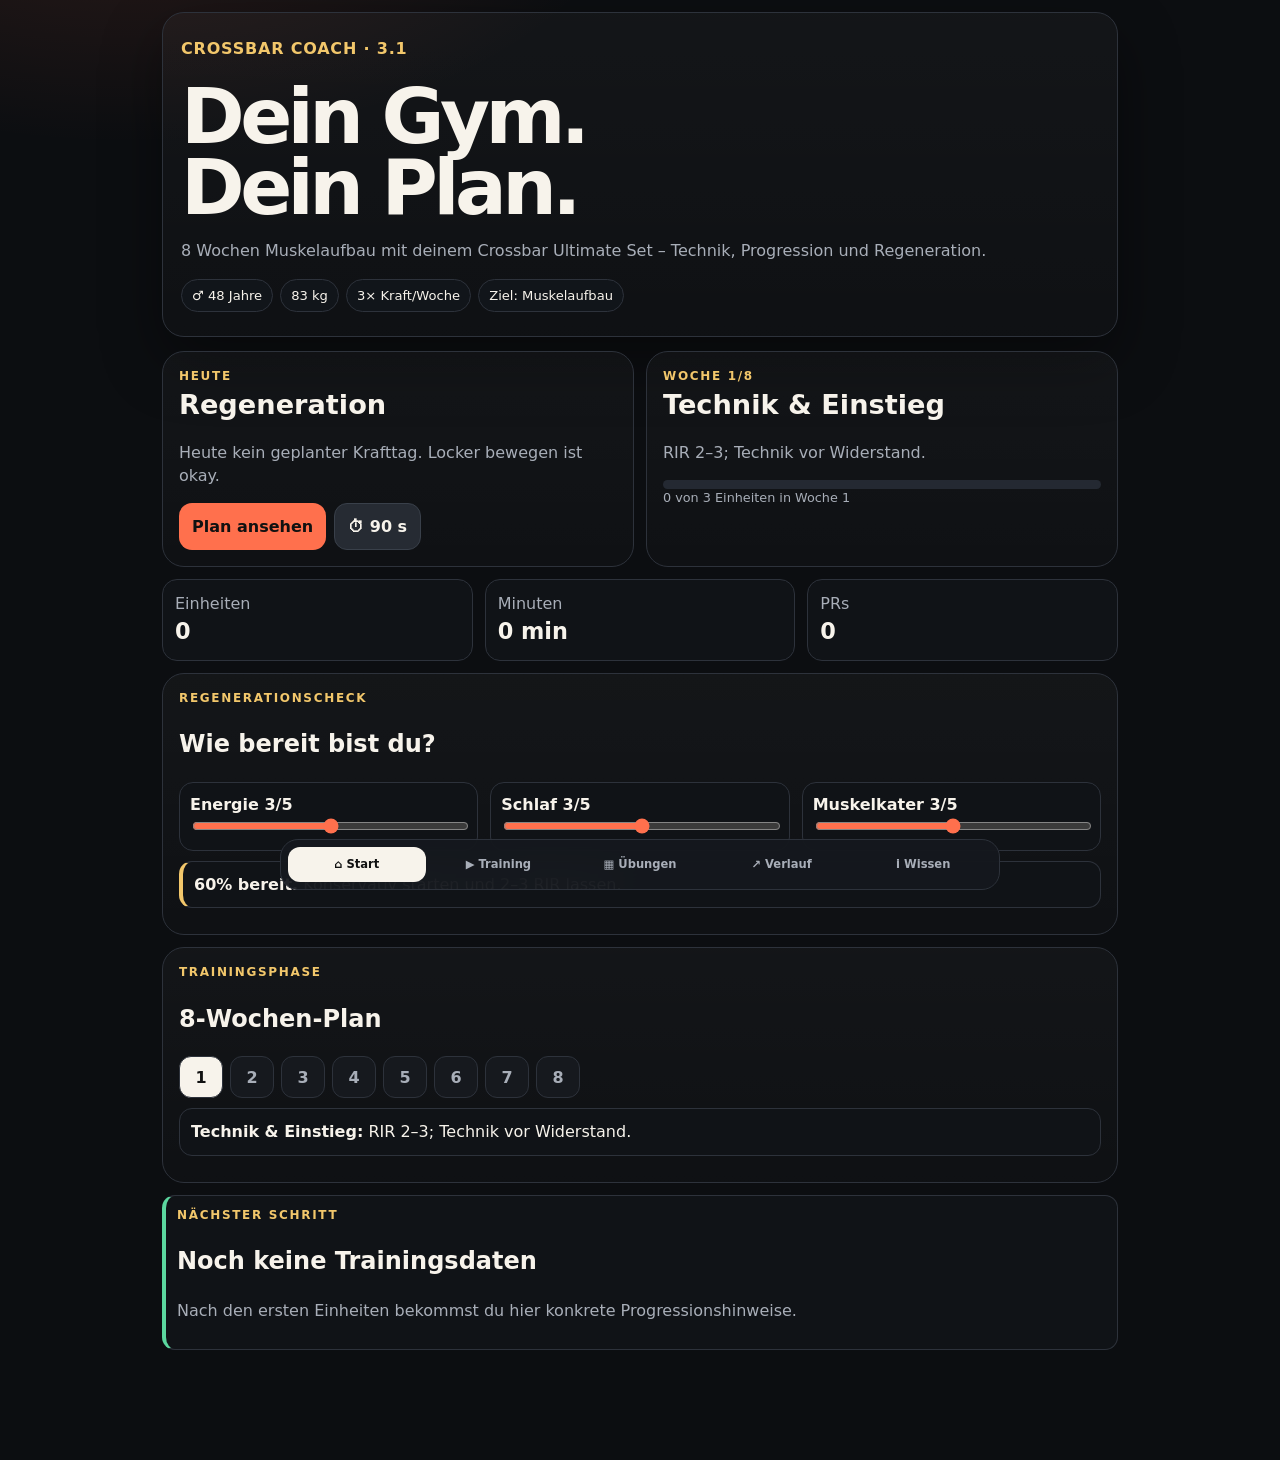
==== index.html @ f65771a2 "Add Crossbar Coach web app" ====
<!doctype html>
<html lang="de">
<head>
<meta charset="utf-8"><meta name="viewport" content="width=device-width,initial-scale=1,viewport-fit=cover"><meta name="theme-color" content="#0d0f12"><meta name="apple-mobile-web-app-capable" content="yes"><meta name="apple-mobile-web-app-title" content="Crossbar Coach">
<title>Crossbar Coach</title>
<style>
:root{--bg:#0c0e11;--p:#16191e;--p2:#101317;--t:#f7f3eb;--m:#a8aeb8;--l:#2d323b;--a:#ff704d;--a2:#f2c76b;--ok:#5bd79f;--bad:#ff917d}*{box-sizing:border-box}html{scroll-behavior:smooth}body{margin:0;background:radial-gradient(900px 500px at 10% -10%,#ff704d24,transparent 58%),var(--bg);color:var(--t);font:16px/1.45 system-ui,-apple-system,Segoe UI,sans-serif;padding-bottom:88px}button,input,select,textarea{font:inherit}.wrap{max-width:980px;margin:auto;padding:12px}.hero,.card{border:1px solid var(--l);background:linear-gradient(180deg,#ffffff08,#ffffff03);border-radius:22px}.hero{padding:24px 18px;box-shadow:0 24px 60px #0006}.brand{font-weight:900;letter-spacing:.05em;color:var(--a2)}h1{font-size:clamp(2.4rem,9vw,4.8rem);line-height:.92;letter-spacing:-.06em;margin:22px 0 10px}.muted{color:var(--m)}.chips{display:flex;gap:7px;flex-wrap:wrap}.chip,.badge{border:1px solid var(--l);border-radius:999px;padding:6px 10px;background:#11151a;font-size:.82rem}.section{display:none;margin-top:14px}.section.active{display:block}.grid{display:grid;gap:12px}.two{grid-template-columns:repeat(2,minmax(0,1fr))}.three{grid-template-columns:repeat(3,minmax(0,1fr))}.card{padding:16px}.kicker{font-size:.75rem;text-transform:uppercase;letter-spacing:.14em;font-weight:800;color:var(--a2)}.big{font-size:1.7rem;font-weight:900}.btn{border:0;border-radius:13px;padding:11px 13px;font-weight:850;background:var(--a);color:#111;min-height:44px}.btn.s{background:#262b33;color:var(--t);border:1px solid #39404a}.btn.ok{background:var(--ok)}.actions{display:flex;gap:8px;flex-wrap:wrap}.stat{background:var(--p2);border:1px solid var(--l);border-radius:15px;padding:12px}.stat b{display:block;font-size:1.4rem}.range{background:var(--p2);border:1px solid var(--l);border-radius:14px;padding:10px}.range input{width:100%;accent-color:var(--a)}.call{border:1px solid var(--l);background:var(--p2);border-radius:13px;padding:11px;margin:10px 0}.call.ok{border-left:4px solid var(--ok)}.call.warn{border-left:4px solid var(--a2)}.call.bad{border-left:4px solid var(--bad)}.weekbar{display:flex;gap:7px;overflow:auto}.weekbar button{min-width:44px;height:42px;border-radius:12px;border:1px solid var(--l);background:var(--p);color:var(--m);font-weight:800}.weekbar button.on{background:var(--t);color:#111}.exercise{margin-top:10px;padding:0;overflow:hidden}.exercise summary{list-style:none;cursor:pointer;padding:13px;display:flex;justify-content:space-between;gap:10px;align-items:center}.exercise summary::-webkit-details-marker{display:none}.exercise .body{border-top:1px solid var(--l);padding:13px;background:#0002}.exname{font-weight:900}.meta{font-size:.8rem;color:var(--m)}ol{padding-left:20px}.sets{display:grid;gap:7px}.set{display:grid;grid-template-columns:30px 1fr 1fr 1fr 38px;gap:6px;align-items:center}.set input,.set select,.field{width:100%;background:#0f1216;color:var(--t);border:1px solid #343a44;border-radius:10px;padding:9px}.check{width:22px;height:22px;accent-color:var(--ok)}.nav{position:fixed;left:50%;bottom:max(10px,env(safe-area-inset-bottom));transform:translateX(-50%);width:min(720px,calc(100% - 18px));display:grid;grid-template-columns:repeat(5,1fr);gap:4px;padding:7px;background:#15191ee8;backdrop-filter:blur(18px);border:1px solid var(--l);border-radius:18px;z-index:30}.nav button{border:0;background:transparent;color:var(--m);border-radius:12px;padding:9px 4px;font-weight:750;font-size:.72rem}.nav button.on{background:var(--t);color:#111}.modal{position:fixed;inset:0;background:#050709f2;display:none;place-items:center;padding:14px;z-index:60}.modal.show{display:grid}.box{width:min(500px,100%);max-height:92vh;overflow:auto;background:var(--p);border:1px solid var(--l);border-radius:24px;padding:20px}.clock{font-size:4.2rem;font-weight:950;text-align:center;letter-spacing:-.06em}.log{display:grid;gap:8px}.logitem{background:var(--p2);border:1px solid var(--l);border-radius:13px;padding:11px}a{color:#ffd5ca}.progress{height:9px;background:#242932;border-radius:999px;overflow:hidden}.progress span{display:block;height:100%;background:linear-gradient(90deg,var(--a),var(--a2))}@media(max-width:700px){.two,.three{grid-template-columns:1fr}.set{grid-template-columns:28px 1fr 1fr 1fr 34px}.hero{padding:21px 15px}}
</style>
</head>
<body><div class="wrap">
<header class="hero"><div class="brand">CROSSBAR COACH · 3.1</div><h1>Dein Gym.<br>Dein Plan.</h1><p class="muted">8 Wochen Muskelaufbau mit deinem Crossbar Ultimate Set – Technik, Progression und Regeneration.</p><div class="chips"><span class="chip">♂ 48 Jahre</span><span class="chip">83 kg</span><span class="chip">3× Kraft/Woche</span><span class="chip">Ziel: Muskelaufbau</span></div></header>
<section id="home" class="section active">
<div class="grid two"><div class="card"><div class="kicker">Heute</div><div class="big" id="todayTitle"></div><p class="muted" id="todayText"></p><div class="actions"><button class="btn" id="todayBtn">Training</button><button class="btn s" onclick="openTimer(90)">⏱ 90 s</button></div></div><div class="card"><div class="kicker">Woche <span id="wn">1</span>/8</div><div class="big" id="phaseName"></div><p class="muted" id="phaseText"></p><div class="progress"><span id="wp"></span></div><div class="meta" id="wpt"></div></div></div>
<div class="grid three" style="margin-top:12px"><div class="stat"><span class="muted">Einheiten</span><b id="st1">0</b></div><div class="stat"><span class="muted">Minuten</span><b id="st2">0</b></div><div class="stat"><span class="muted">PRs</span><b id="st3">0</b></div></div>
<div class="card" style="margin-top:12px"><div class="kicker">Regenerationscheck</div><h2>Wie bereit bist du?</h2><div class="grid three"><div class="range"><b>Energie <span id="ev">3</span>/5</b><input id="energy" type="range" min="1" max="5" value="3"></div><div class="range"><b>Schlaf <span id="sv">3</span>/5</b><input id="sleep" type="range" min="1" max="5" value="3"></div><div class="range"><b>Muskelkater <span id="mv">3</span>/5</b><input id="sore" type="range" min="1" max="5" value="3"></div></div><div id="ready" class="call"></div></div>
<div class="card" style="margin-top:12px"><div class="kicker">Trainingsphase</div><h2>8‑Wochen‑Plan</h2><div class="weekbar" id="weeks"></div><div class="call" id="weekAdvice"></div></div>
<div class="card call ok" style="margin-top:12px"><div class="kicker">Nächster Schritt</div><h2 id="nextRec">Noch keine Trainingsdaten</h2><p class="muted" id="nextRecText">Nach den ersten Einheiten bekommst du hier konkrete Progressionshinweise.</p></div>
</section>
<section id="training" class="section"><div class="card"><div class="kicker">Training</div><h2>Workout A / B</h2><p class="muted">A und B wechseln sich ab. Verpasst du einen Termin, einfach beim nächsten Training weitermachen – nichts doppelt nachholen.</p><div class="actions"><button class="btn" onclick="showWorkout(nextWorkout())">Nächstes Training</button><button class="btn s" onclick="showWorkout('A')">A</button><button class="btn s" onclick="showWorkout('B')">B</button></div></div><div id="workA"></div><div id="workB" style="display:none"></div></section>
<section id="library" class="section"><div class="card"><div class="kicker">Übungen</div><h2>Technik-Bibliothek</h2><p class="muted">Jede Übung mit Aufbau, Ausführung, Fehlern und direktem Link zur offiziellen Crossbar-Seite.</p></div><div id="lib"></div></section>
<section id="progress" class="section"><div class="card"><div class="kicker">Bestleistungen</div><h2>PRs</h2><div id="prs" class="log"></div></div><div class="card" style="margin-top:12px"><div class="kicker">Trainingstagebuch</div><h2>Verlauf</h2><div class="actions"><button class="btn s" onclick="backup()">⬇ Backup</button><button class="btn s" onclick="document.getElementById('imp').click()">⬆ Import</button><input id="imp" type="file" accept=".json" hidden></div><div id="log" class="log" style="margin-top:10px"></div></div></section>
<section id="wissen" class="section"><div class="grid two"><div class="card"><div class="kicker">RIR</div><h2>Reps in Reserve</h2><p><b>RIR 3</b> = ungefähr 3 saubere Wiederholungen wären noch gegangen. <b>RIR 0</b> = keine weitere saubere Wiederholung möglich.</p><p class="muted">In Woche 1–2 meist RIR 2–3 anpeilen.</p></div><div class="card"><div class="kicker">Regeneration</div><h2>Nicht jeden Tag hart</h2><p>3 Ganzkörpereinheiten pro Woche sind dein Grundmodell. Zwischen zwei Krafttagen möglichst ein lockerer Tag.</p></div></div><div class="card" style="margin-top:12px"><div class="kicker">Bänder</div><h2>Richtwerte</h2><p>Weiß ≈ 9 kg · Rot ≈ 12 kg · Grün ≈ 22 kg · Blau ≈ 45 kg. Der reale Widerstand steigt mit der Dehnung.</p></div></section>
</div>
<nav class="nav"><button class="on" data-tab="home">⌂ Start</button><button data-tab="training">▶ Training</button><button data-tab="library">▦ Übungen</button><button data-tab="progress">↗ Verlauf</button><button data-tab="wissen">i Wissen</button></nav>
<div class="modal" id="timer"><div class="box"><div class="kicker">Satzpause</div><div class="clock" id="clock">01:30</div><div class="actions" style="justify-content:center"><button class="btn s" onclick="remaining+=30;tick()">+30 s</button><button class="btn" onclick="closeTimer()">Fertig</button></div></div></div>
<script>
const P={legs:'https://crossbar-gym.com/pages/beine-workout',chest:'https://crossbar-gym.com/pages/brust-workout',back:'https://crossbar-gym.com/pages/rucken-workout',shoulder:'https://crossbar-gym.com/pages/schulter-workout',biceps:'https://crossbar-gym.com/pages/bizeps-workout',triceps:'https://crossbar-gym.com/pages/trizeps-workout',anchor:'https://crossbar-gym.com/pages/verwendung-turanker'};
const E={
squat:['Kniebeuge','Beine · Gesäß','legs',[8,15],'Grün testen; bei Technikverlust Rot',['Band mittig unter beide Füße.','Füße schulterbreit, Spitzen leicht außen.','Crossbar sicher in der Ellenbeuge; Bauch fest.'],['Hüfte nach hinten/unten.','Knie folgen den Fußspitzen.','Fersen unten, kontrolliert hoch.'],'Knie nicht nach innen; Rücken nicht rund.'],
push:['Liegestütze','Brust · Trizeps · Core','chest',[8,15],'Leicht beginnen',['Crossbar/Docks nach offiziellem Clip.','Körper als stabile Linie.','Bauch und Gesäß fest.'],['Brust kontrolliert absenken.','Ellbogen nicht 90° seitlich.','Boden aktiv wegdrücken.'],'Nicht mit Kopf oder Hüfte vorweg absinken.'],
row:['Rudern sitzend','Rücken · Bizeps','back',[8,15],'Rot oder Grün',['Brust aufrichten.','Schultern tief.','Arme lang starten.'],['Stange Richtung Bauch.','Schulterblätter zusammen.','2–3 s zurück.'],'Nicht aus dem unteren Rücken reißen.'],
press:['Schulterdrücken','Schulter · Trizeps','shoulder',[8,15],'Weiß oder Rot',['Band unter beide Füße.','Stange Schulterhöhe.','Bauch und Gesäß fest.'],['Über Kopf drücken.','Rippen unten halten.','Langsam zurück.'],'Kein starkes Hohlkreuz.'],
curl:['Bizeps Curl','Bizeps','biceps',[10,15],'Weiß oder Rot',['Auf Band stehen.','Ellenbogen dicht am Körper.','Aufrecht stehen.'],['Hochcurlen.','Oben kurz halten.','Langsam ablassen.'],'Nicht schwingen.'],
tri:['French Press','Trizeps','triceps',[10,15],'Weiß, später Rot',['Aufbau nach offiziellem Clip.','Oberarme stabil.','Bauch fest.'],['Ellenbogen strecken.','Oben anspannen.','Kontrolliert zurück.'],'Nicht mit Oberkörper wippen.'],
core:['Beinzug Core','Core · Hüftbeuger','legs',[12,20],'Sehr leicht',['Fußschlaufen sicher.','Rumpf stabil.','Clip zuerst ansehen.'],['Bein(e) heranziehen.','Becken stabil.','Langsam zurück.'],'Kein Schwung.'],
dead:['Sumo Deadlift','Gesäß · hintere Kette','legs',[8,15],'Grün; Blau später',['Breiter Stand.','Stange dicht am Körper.','Rücken neutral.'],['Hüfte zurück/unten.','Boden wegdrücken.','Oben aufrecht.'],'Nicht rund ziehen.'],
chest:['Brustdrücken Türanker','Brust · Trizeps','chest',[8,15],'Weiß oder Rot',['Türanker sicher montieren.','Anker hinter dir.','Versetzter Stand.'],['Nach vorn drücken.','Schultern tief.','Langsam zurück.'],'Tür und Zugrichtung vorher prüfen.'],
lat:['Latzug Türanker','Lat · Rücken · Bizeps','back',[8,15],'Rot',['Türanker oben.','Stabil knien/sitzen.','Brust leicht anheben.'],['Ellbogen Richtung Rippen.','Kontrolliert ziehen.','Langsam hochlassen.'],'Nicht nach hinten reißen.'],
rev:['Reverse Butterfly','Hintere Schulter · Rücken','back',[12,20],'Weiß oder Rot',['Leicht starten.','Rumpf stabil.','Nacken lang.'],['Arme außen/hinten.','Schulterblätter zusammen.','Langsam zurück.'],'Lieber leichter als schwingen.'],
front:['Front Pull','Schulter · oberer Rücken','shoulder',[10,15],'Weiß oder Rot',['Band unter Füßen.','Stange vor Körper.','Bauch fest.'],['Kontrolliert hochziehen.','Ellbogen führen.','Langsam absenken.'],'Nicht mit Schwung.'],
hammer:['Hammer Curl','Bizeps · Unterarm','biceps',[10,15],'Weiß oder Rot',['Neutraler Griff.','Ellenbogen nah.','Rumpf ruhig.'],['Hochcurlen.','Kurz halten.','Langsam ablassen.'],'Ellenbogen nicht vorziehen.'],
tri2:['Trizeps Press','Trizeps','triceps',[10,15],'Weiß oder Rot',['Aufbau nach Clip.','Oberarme stabil.','Bauch fest.'],['Strecken.','Kurz anspannen.','Kontrolliert zurück.'],'Kein Schwung.']};
const A=['squat','push','row','press','curl','tri','core'],B=['dead','chest','lat','rev','front','hammer','tri2'],main=new Set(['squat','push','row','press','dead','chest','lat']);
function def(){return{week:1,logs:[],draft:{},prs:{},ready:{energy:3,sleep:3,sore:3}}}let S;try{S=JSON.parse(localStorage.getItem('crossbarCoachWeb')||'null')||def()}catch(e){S=def()}function save(){localStorage.setItem('crossbarCoachWeb',JSON.stringify(S));stats()}
function ph(w){if(w<=2)return['Technik & Einstieg',2,2,90,'RIR 2–3; Technik vor Widerstand.'];if(w<=4)return['Volumen aufbauen',3,2,90,'Grundübungen 3 Sätze, sauber weiterarbeiten.'];if(w<=7)return['Progression',3,3,105,'Erst Wiederholungen, dann Widerstand steigern.'];return['Entlastung',2,2,90,'Bewusst leichter, deutlich mehr Reserve.']}
function last(){return S.logs[0]?.workout||null}function nextWorkout(){return last()==='A'?'B':'A'}
function card(id,w,i,lib=false){let e=E[id],p=ph(S.week),sets=main.has(id)?p[1]:p[2],key=S.week+'-'+w+'-'+id,d=S.draft[key]||{},rows='';if(!lib){for(let n=0;n<sets;n++){let x=d.sets?.[n]||{};rows+=`<div class="set"><b>${n+1}</b><input inputmode="numeric" placeholder="Wdh." value="${x.reps||''}" onchange="sd('${key}',${n},'reps',this.value)"><select onchange="sd('${key}',${n},'band',this.value)">${['','Weiß','Rot','Grün','Blau'].map(v=>`<option ${x.band===v?'selected':''}>${v||'Band'}</option>`).join('')}</select><select onchange="sd('${key}',${n},'rir',this.value)">${['','0','1','2','3','4+'].map(v=>`<option ${x.rir===v?'selected':''}>${v===''?'RIR':v}</option>`).join('')}</select><input class="check" type="checkbox" ${x.done?'checked':''} onchange="sd('${key}',${n},'done',this.checked);if(this.checked)openTimer(${p[3]})"></div>`}}return`<details class="card exercise"><summary><div><div class="exname">${i+1}. ${e[0]}</div><div class="meta">${e[1]} · ${lib?'Technik':sets+' Sätze · '+e[2][0]+'–'+e[2][1]+' Wdh.'}</div></div><b>⌄</b></summary><div class="body"><div class="call"><b>Start:</b> ${e[4]}</div><div class="grid two"><div><b>Aufbau</b><ol>${e[5].map(x=>'<li>'+x+'</li>').join('')}</ol></div><div><b>Ausführung</b><ol>${e[6].map(x=>'<li>'+x+'</li>').join('')}</ol></div></div><div class="call warn"><b>Fehler:</b> ${e[7]}</div><div class="actions"><a class="btn" target="_blank" href="${P[e[2]]}">🎥 Offizielles Video</a>${['chest','lat'].includes(id)?`<a class="btn s" target="_blank" href="${P.anchor}">🚪 Türanker</a>`:''}</div>${lib?'':`<hr><div class="sets">${rows}</div>`}</div></details>`}
function sd(k,n,f,v){S.draft[k]??={sets:[]};S.draft[k].sets??=[];S.draft[k].sets[n]??={};S.draft[k].sets[n][f]=v;save()}
function renderWork(w){let p=ph(S.week),ids=w==='A'?A:B,el=document.getElementById('work'+w);el.innerHTML=`<div class="card" style="margin-top:12px"><div class="kicker">Workout ${w}</div><h2>${w==='A'?'Basis & Druck':'Zug & Variation'}</h2><button class="btn ok" onclick="finish('${w}')">✓ Einheit speichern</button></div>`+ids.map((id,i)=>card(id,w,i)).join('')}
function showWorkout(w){document.getElementById('workA').style.display=w==='A'?'block':'none';document.getElementById('workB').style.display=w==='B'?'block':'none';tab('training')}
function finish(w){let ids=w==='A'?A:B,entries={};ids.forEach(id=>entries[id]=S.draft[S.week+'-'+w+'-'+id]||{});let feeling=prompt('Wie fühlst du dich nach dem Training? 1–5','3')||'3';let dur=prompt('Trainingsdauer in Minuten?','50')||'50';let log={date:new Date().toISOString(),week:S.week,workout:w,entries,duration:+dur,feeling:+feeling};S.logs.unshift(log);Object.entries(entries).forEach(([id,en])=>(en.sets||[]).filter(x=>x.done&&x.reps).forEach(x=>{let score=(['','Weiß','Rot','Grün','Blau'].indexOf(x.band))*100+(+x.reps),o=S.prs[id],os=o?(['','Weiß','Rot','Grün','Blau'].indexOf(o.band))*100+o.reps:-1;if(score>os)S.prs[id]={band:x.band,reps:+x.reps,date:log.date}}));save();render();alert('Workout gespeichert.')}
function readiness(){let e=+energy.value,s=+sleep.value,m=+sore.value;S.ready={energy:e,sleep:s,sore:m};ev.textContent=e;sv.textContent=s;mv.textContent=m;let z=Math.round((e+s+(6-m))/15*100);ready.className='call '+(z>=75?'ok':z>=55?'warn':'bad');ready.innerHTML='<b>'+z+'% bereit.</b> '+(z>=75?'Plan normal trainieren.':z>=55?'Konservativ starten und 2–3 RIR lassen.':'Heute eher Regeneration oder deutlich reduzieren.');save()}
function today(){let d=new Date().getDay(),planned=[1,3,5].includes(d),n=nextWorkout();todayTitle.textContent=planned?'Workout '+n:'Regeneration';todayText.textContent=planned?'Geplanter Krafttag. Nächstes Workout: '+n+'.':'Heute kein geplanter Krafttag. Locker bewegen ist okay.';todayBtn.textContent=planned?'Workout '+n+' öffnen':'Plan ansehen';todayBtn.onclick=()=>planned?showWorkout(n):tab('training')}
function stats(){st1.textContent=S.logs.length;st2.textContent=S.logs.reduce((a,l)=>a+(l.duration||0),0)+' min';st3.textContent=Object.keys(S.prs).length;let c=S.logs.filter(l=>l.week===S.week).length;wp.style.width=Math.min(100,c/3*100)+'%';wpt.textContent=c+' von 3 Einheiten in Woche '+S.week}
function rec(){for(let id of [...A,...B]){for(let l of S.logs){let en=l.entries?.[id],e=E[id];if(!en?.sets)continue;let ss=en.sets.filter(x=>x.done&&x.reps);if(!ss.length)continue;let av=ss.reduce((a,x)=>a+(+x.reps),0)/ss.length,rr=ss.map(x=>x.rir==='4+'?4:+x.rir).filter(Number.isFinite),ar=rr.length?rr.reduce((a,b)=>a+b,0)/rr.length:null,band=ss.map(x=>x.band).filter(Boolean).at(-1)||'';nextRec.textContent=e[0];nextRecText.textContent=av>=e[3][1]&&ar>=2?'Oberes Ende erreicht und noch Reserve: nächstes Mal vorsichtig mehr Widerstand testen.':ar!==null&&ar<=.5?'Sehr nah am Limit: gleiches Band behalten.':'Gleiches Band behalten und zuerst Wiederholungen steigern.';return}}}
function render(){let p=ph(S.week);wn.textContent=S.week;phaseName.textContent=p[0];phaseText.textContent=p[4];weekAdvice.innerHTML='<b>'+p[0]+':</b> '+p[4];weeks.innerHTML='';for(let i=1;i<=8;i++){let b=document.createElement('button');b.textContent=i;b.className=i===S.week?'on':'';b.onclick=()=>{S.week=i;save();render()};weeks.appendChild(b)}renderWork('A');renderWork('B');lib.innerHTML=[...new Set([...A,...B])].map((id,i)=>card(id,'L',i,true)).join('');prs.innerHTML=Object.entries(S.prs).length?Object.entries(S.prs).map(([id,p])=>`<div class="logitem"><b>${E[id][0]}</b><div>${p.band||'–'} · ${p.reps} Wdh.</div></div>`).join(''):'<div class="logitem muted">Noch keine PRs.</div>';log.innerHTML=S.logs.length?S.logs.slice(0,30).map(l=>`<div class="logitem"><b>${new Date(l.date).toLocaleDateString('de-DE')} · Workout ${l.workout}</b><div class="meta">Woche ${l.week} · ${l.duration||0} min · Gefühl ${l.feeling||'–'}/5</div></div>`).join(''):'<div class="logitem muted">Noch keine Einheit gespeichert.</div>';energy.value=S.ready.energy;sleep.value=S.ready.sleep;sore.value=S.ready.sore;today();stats();readiness();rec()}
function backup(){let a=document.createElement('a');a.href=URL.createObjectURL(new Blob([JSON.stringify(S,null,2)],{type:'application/json'}));a.download='crossbar-coach-backup.json';a.click()}imp.onchange=e=>{let f=e.target.files[0];if(!f)return;let r=new FileReader();r.onload=()=>{try{S=JSON.parse(r.result);save();render();alert('Backup importiert.')}catch{alert('Backup konnte nicht gelesen werden.')}};r.readAsText(f)};
let tid,remaining=0;function openTimer(s){remaining=s;timer.classList.add('show');tick();clearInterval(tid);tid=setInterval(()=>{remaining--;tick();if(remaining<=0)clearInterval(tid)},1000)}function tick(){clock.textContent=String(Math.max(0,Math.floor(remaining/60))).padStart(2,'0')+':'+String(Math.max(0,remaining%60)).padStart(2,'0')}function closeTimer(){clearInterval(tid);timer.classList.remove('show')}
function tab(id){document.querySelectorAll('.section').forEach(x=>x.classList.toggle('active',x.id===id));document.querySelectorAll('.nav button').forEach(x=>x.classList.toggle('on',x.dataset.tab===id));scrollTo({top:0,behavior:'smooth'})}document.querySelectorAll('.nav button').forEach(b=>b.onclick=()=>tab(b.dataset.tab));[energy,sleep,sore].forEach(x=>x.oninput=readiness);render();
</script></body></html>
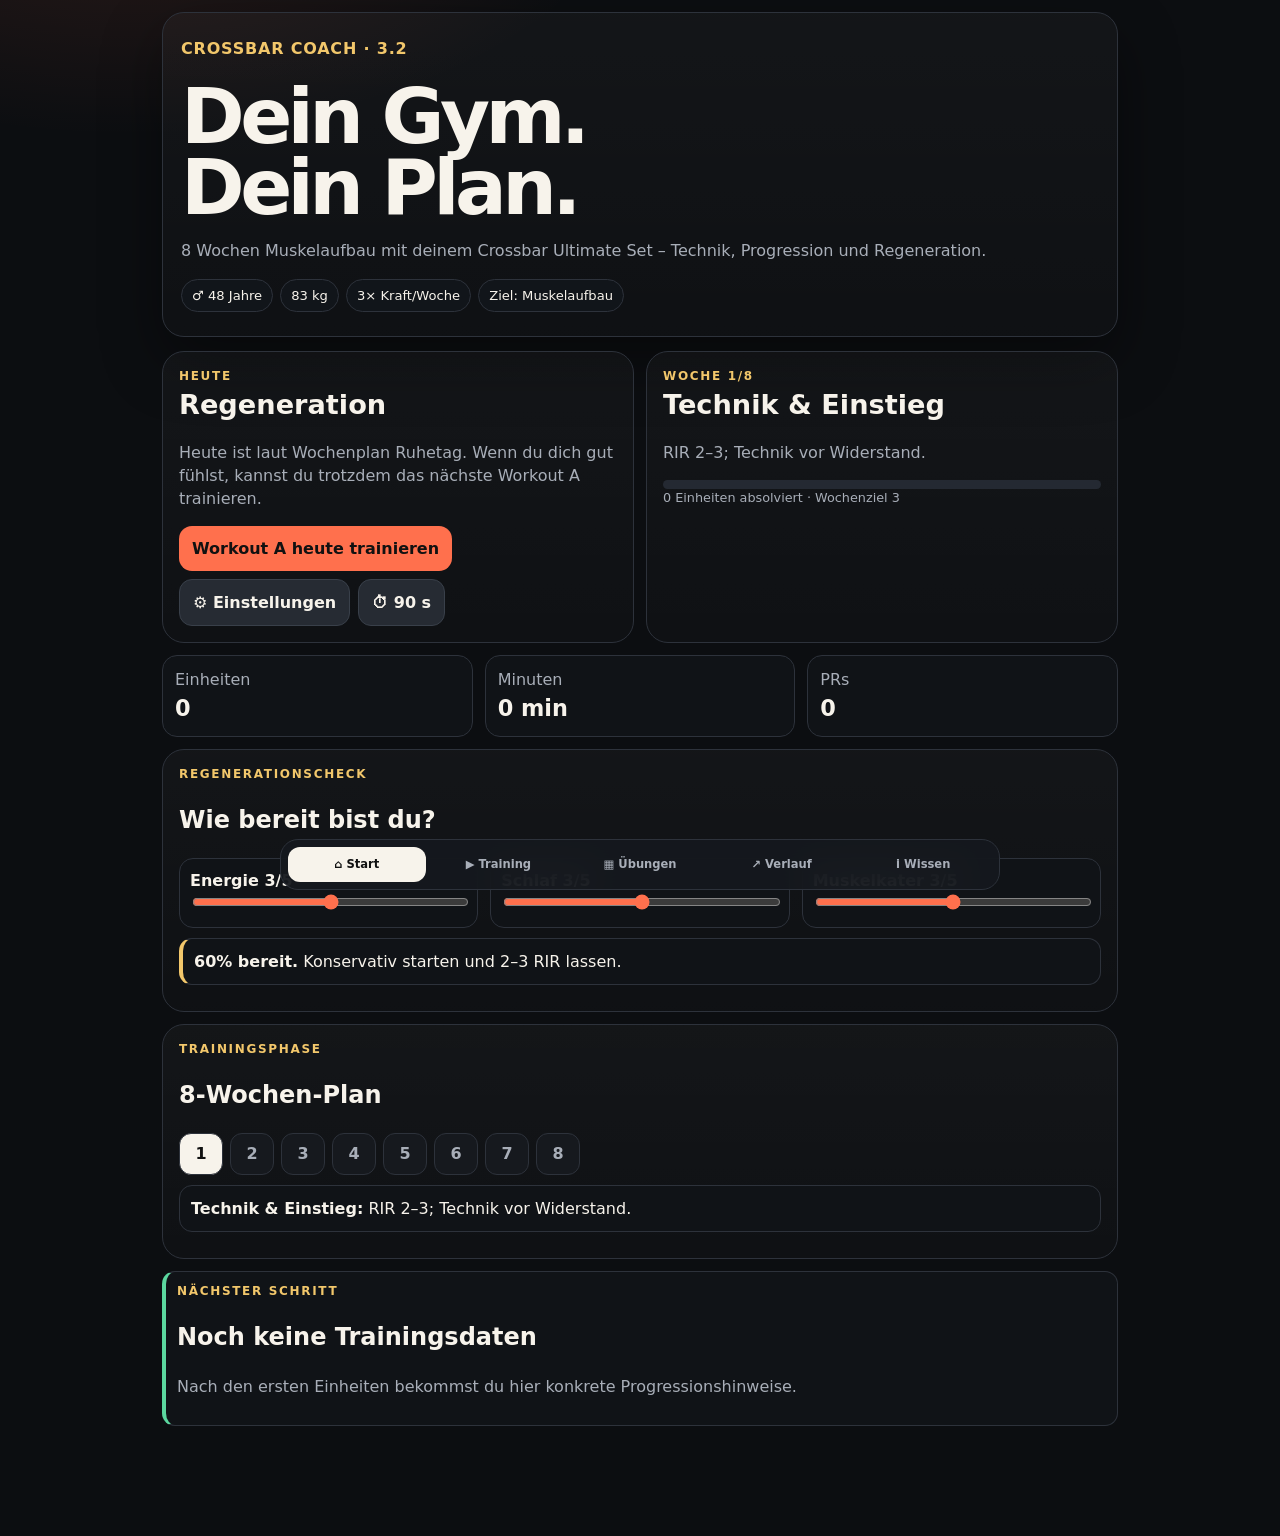
==== commit 762568c0: "Add settings, reset and flexible training days" ====
--- a/index.html
+++ b/index.html
@@ -4,25 +4,26 @@
 <meta charset="utf-8"><meta name="viewport" content="width=device-width,initial-scale=1,viewport-fit=cover"><meta name="theme-color" content="#0d0f12"><meta name="apple-mobile-web-app-capable" content="yes"><meta name="apple-mobile-web-app-title" content="Crossbar Coach">
 <title>Crossbar Coach</title>
 <style>
-:root{--bg:#0c0e11;--p:#16191e;--p2:#101317;--t:#f7f3eb;--m:#a8aeb8;--l:#2d323b;--a:#ff704d;--a2:#f2c76b;--ok:#5bd79f;--bad:#ff917d}*{box-sizing:border-box}html{scroll-behavior:smooth}body{margin:0;background:radial-gradient(900px 500px at 10% -10%,#ff704d24,transparent 58%),var(--bg);color:var(--t);font:16px/1.45 system-ui,-apple-system,Segoe UI,sans-serif;padding-bottom:88px}button,input,select,textarea{font:inherit}.wrap{max-width:980px;margin:auto;padding:12px}.hero,.card{border:1px solid var(--l);background:linear-gradient(180deg,#ffffff08,#ffffff03);border-radius:22px}.hero{padding:24px 18px;box-shadow:0 24px 60px #0006}.brand{font-weight:900;letter-spacing:.05em;color:var(--a2)}h1{font-size:clamp(2.4rem,9vw,4.8rem);line-height:.92;letter-spacing:-.06em;margin:22px 0 10px}.muted{color:var(--m)}.chips{display:flex;gap:7px;flex-wrap:wrap}.chip,.badge{border:1px solid var(--l);border-radius:999px;padding:6px 10px;background:#11151a;font-size:.82rem}.section{display:none;margin-top:14px}.section.active{display:block}.grid{display:grid;gap:12px}.two{grid-template-columns:repeat(2,minmax(0,1fr))}.three{grid-template-columns:repeat(3,minmax(0,1fr))}.card{padding:16px}.kicker{font-size:.75rem;text-transform:uppercase;letter-spacing:.14em;font-weight:800;color:var(--a2)}.big{font-size:1.7rem;font-weight:900}.btn{border:0;border-radius:13px;padding:11px 13px;font-weight:850;background:var(--a);color:#111;min-height:44px}.btn.s{background:#262b33;color:var(--t);border:1px solid #39404a}.btn.ok{background:var(--ok)}.actions{display:flex;gap:8px;flex-wrap:wrap}.stat{background:var(--p2);border:1px solid var(--l);border-radius:15px;padding:12px}.stat b{display:block;font-size:1.4rem}.range{background:var(--p2);border:1px solid var(--l);border-radius:14px;padding:10px}.range input{width:100%;accent-color:var(--a)}.call{border:1px solid var(--l);background:var(--p2);border-radius:13px;padding:11px;margin:10px 0}.call.ok{border-left:4px solid var(--ok)}.call.warn{border-left:4px solid var(--a2)}.call.bad{border-left:4px solid var(--bad)}.weekbar{display:flex;gap:7px;overflow:auto}.weekbar button{min-width:44px;height:42px;border-radius:12px;border:1px solid var(--l);background:var(--p);color:var(--m);font-weight:800}.weekbar button.on{background:var(--t);color:#111}.exercise{margin-top:10px;padding:0;overflow:hidden}.exercise summary{list-style:none;cursor:pointer;padding:13px;display:flex;justify-content:space-between;gap:10px;align-items:center}.exercise summary::-webkit-details-marker{display:none}.exercise .body{border-top:1px solid var(--l);padding:13px;background:#0002}.exname{font-weight:900}.meta{font-size:.8rem;color:var(--m)}ol{padding-left:20px}.sets{display:grid;gap:7px}.set{display:grid;grid-template-columns:30px 1fr 1fr 1fr 38px;gap:6px;align-items:center}.set input,.set select,.field{width:100%;background:#0f1216;color:var(--t);border:1px solid #343a44;border-radius:10px;padding:9px}.check{width:22px;height:22px;accent-color:var(--ok)}.nav{position:fixed;left:50%;bottom:max(10px,env(safe-area-inset-bottom));transform:translateX(-50%);width:min(720px,calc(100% - 18px));display:grid;grid-template-columns:repeat(5,1fr);gap:4px;padding:7px;background:#15191ee8;backdrop-filter:blur(18px);border:1px solid var(--l);border-radius:18px;z-index:30}.nav button{border:0;background:transparent;color:var(--m);border-radius:12px;padding:9px 4px;font-weight:750;font-size:.72rem}.nav button.on{background:var(--t);color:#111}.modal{position:fixed;inset:0;background:#050709f2;display:none;place-items:center;padding:14px;z-index:60}.modal.show{display:grid}.box{width:min(500px,100%);max-height:92vh;overflow:auto;background:var(--p);border:1px solid var(--l);border-radius:24px;padding:20px}.clock{font-size:4.2rem;font-weight:950;text-align:center;letter-spacing:-.06em}.log{display:grid;gap:8px}.logitem{background:var(--p2);border:1px solid var(--l);border-radius:13px;padding:11px}a{color:#ffd5ca}.progress{height:9px;background:#242932;border-radius:999px;overflow:hidden}.progress span{display:block;height:100%;background:linear-gradient(90deg,var(--a),var(--a2))}@media(max-width:700px){.two,.three{grid-template-columns:1fr}.set{grid-template-columns:28px 1fr 1fr 1fr 34px}.hero{padding:21px 15px}}
+:root{--bg:#0c0e11;--p:#16191e;--p2:#101317;--t:#f7f3eb;--m:#a8aeb8;--l:#2d323b;--a:#ff704d;--a2:#f2c76b;--ok:#5bd79f;--bad:#ff917d}*{box-sizing:border-box}html{scroll-behavior:smooth}body{margin:0;background:radial-gradient(900px 500px at 10% -10%,#ff704d24,transparent 58%),var(--bg);color:var(--t);font:16px/1.45 system-ui,-apple-system,Segoe UI,sans-serif;padding-bottom:88px}button,input,select,textarea{font:inherit}.wrap{max-width:980px;margin:auto;padding:12px}.hero,.card{border:1px solid var(--l);background:linear-gradient(180deg,#ffffff08,#ffffff03);border-radius:22px}.hero{padding:24px 18px;box-shadow:0 24px 60px #0006}.brand{font-weight:900;letter-spacing:.05em;color:var(--a2)}h1{font-size:clamp(2.4rem,9vw,4.8rem);line-height:.92;letter-spacing:-.06em;margin:22px 0 10px}.muted{color:var(--m)}.chips{display:flex;gap:7px;flex-wrap:wrap}.chip,.badge{border:1px solid var(--l);border-radius:999px;padding:6px 10px;background:#11151a;font-size:.82rem}.section{display:none;margin-top:14px}.section.active{display:block}.grid{display:grid;gap:12px}.two{grid-template-columns:repeat(2,minmax(0,1fr))}.three{grid-template-columns:repeat(3,minmax(0,1fr))}.card{padding:16px}.kicker{font-size:.75rem;text-transform:uppercase;letter-spacing:.14em;font-weight:800;color:var(--a2)}.big{font-size:1.7rem;font-weight:900}.btn{border:0;border-radius:13px;padding:11px 13px;font-weight:850;background:var(--a);color:#111;min-height:44px}.btn.s{background:#262b33;color:var(--t);border:1px solid #39404a}.btn.ok{background:var(--ok)}.btn.danger{background:#351c1c;color:#ffb2a5;border:1px solid #66302a}.actions{display:flex;gap:8px;flex-wrap:wrap}.stat{background:var(--p2);border:1px solid var(--l);border-radius:15px;padding:12px}.stat b{display:block;font-size:1.4rem}.range{background:var(--p2);border:1px solid var(--l);border-radius:14px;padding:10px}.range input{width:100%;accent-color:var(--a)}.call{border:1px solid var(--l);background:var(--p2);border-radius:13px;padding:11px;margin:10px 0}.call.ok{border-left:4px solid var(--ok)}.call.warn{border-left:4px solid var(--a2)}.call.bad{border-left:4px solid var(--bad)}.weekbar{display:flex;gap:7px;overflow:auto}.weekbar button{min-width:44px;height:42px;border-radius:12px;border:1px solid var(--l);background:var(--p);color:var(--m);font-weight:800}.weekbar button.on{background:var(--t);color:#111}.exercise{margin-top:10px;padding:0;overflow:hidden}.exercise summary{list-style:none;cursor:pointer;padding:13px;display:flex;justify-content:space-between;gap:10px;align-items:center}.exercise summary::-webkit-details-marker{display:none}.exercise .body{border-top:1px solid var(--l);padding:13px;background:#0002}.exname{font-weight:900}.meta{font-size:.8rem;color:var(--m)}ol{padding-left:20px}.sets{display:grid;gap:7px}.set{display:grid;grid-template-columns:30px 1fr 1fr 1fr 38px;gap:6px;align-items:center}.set input,.set select,.field{width:100%;background:#0f1216;color:var(--t);border:1px solid #343a44;border-radius:10px;padding:9px}.check{width:22px;height:22px;accent-color:var(--ok)}.nav{position:fixed;left:50%;bottom:max(10px,env(safe-area-inset-bottom));transform:translateX(-50%);width:min(720px,calc(100% - 18px));display:grid;grid-template-columns:repeat(5,1fr);gap:4px;padding:7px;background:#15191ee8;backdrop-filter:blur(18px);border:1px solid var(--l);border-radius:18px;z-index:30}.nav button{border:0;background:transparent;color:var(--m);border-radius:12px;padding:9px 4px;font-weight:750;font-size:.72rem}.nav button.on{background:var(--t);color:#111}.modal{position:fixed;inset:0;background:#050709f2;display:none;place-items:center;padding:14px;z-index:60}.modal.show{display:grid}.box{width:min(520px,100%);max-height:92vh;overflow:auto;background:var(--p);border:1px solid var(--l);border-radius:24px;padding:20px}.clock{font-size:4.2rem;font-weight:950;text-align:center;letter-spacing:-.06em}.log{display:grid;gap:8px}.logitem{background:var(--p2);border:1px solid var(--l);border-radius:13px;padding:11px}a{color:#ffd5ca}.progress{height:9px;background:#242932;border-radius:999px;overflow:hidden}.progress span{display:block;height:100%;background:linear-gradient(90deg,var(--a),var(--a2))}.daypick{display:flex;gap:7px;flex-wrap:wrap;margin:10px 0 15px}.daypick label{border:1px solid var(--l);background:var(--p2);border-radius:12px;padding:9px 11px}.daypick input{accent-color:var(--a)}.settingsrow{padding:12px 0;border-bottom:1px solid var(--l)}@media(max-width:700px){.two,.three{grid-template-columns:1fr}.set{grid-template-columns:28px 1fr 1fr 1fr 34px}.hero{padding:21px 15px}}
 </style>
 </head>
 <body><div class="wrap">
-<header class="hero"><div class="brand">CROSSBAR COACH · 3.1</div><h1>Dein Gym.<br>Dein Plan.</h1><p class="muted">8 Wochen Muskelaufbau mit deinem Crossbar Ultimate Set – Technik, Progression und Regeneration.</p><div class="chips"><span class="chip">♂ 48 Jahre</span><span class="chip">83 kg</span><span class="chip">3× Kraft/Woche</span><span class="chip">Ziel: Muskelaufbau</span></div></header>
+<header class="hero"><div class="brand">CROSSBAR COACH · 3.2</div><h1>Dein Gym.<br>Dein Plan.</h1><p class="muted">8 Wochen Muskelaufbau mit deinem Crossbar Ultimate Set – Technik, Progression und Regeneration.</p><div class="chips"><span class="chip">♂ 48 Jahre</span><span class="chip">83 kg</span><span class="chip" id="dayChip">3× Kraft/Woche</span><span class="chip">Ziel: Muskelaufbau</span></div></header>
 <section id="home" class="section active">
-<div class="grid two"><div class="card"><div class="kicker">Heute</div><div class="big" id="todayTitle"></div><p class="muted" id="todayText"></p><div class="actions"><button class="btn" id="todayBtn">Training</button><button class="btn s" onclick="openTimer(90)">⏱ 90 s</button></div></div><div class="card"><div class="kicker">Woche <span id="wn">1</span>/8</div><div class="big" id="phaseName"></div><p class="muted" id="phaseText"></p><div class="progress"><span id="wp"></span></div><div class="meta" id="wpt"></div></div></div>
+<div class="grid two"><div class="card"><div class="kicker">Heute</div><div class="big" id="todayTitle"></div><p class="muted" id="todayText"></p><div class="actions"><button class="btn" id="todayBtn">Training</button><button class="btn s" onclick="openSettings()">⚙ Einstellungen</button><button class="btn s" onclick="openTimer(90)">⏱ 90 s</button></div></div><div class="card"><div class="kicker">Woche <span id="wn">1</span>/8</div><div class="big" id="phaseName"></div><p class="muted" id="phaseText"></p><div class="progress"><span id="wp"></span></div><div class="meta" id="wpt"></div></div></div>
 <div class="grid three" style="margin-top:12px"><div class="stat"><span class="muted">Einheiten</span><b id="st1">0</b></div><div class="stat"><span class="muted">Minuten</span><b id="st2">0</b></div><div class="stat"><span class="muted">PRs</span><b id="st3">0</b></div></div>
 <div class="card" style="margin-top:12px"><div class="kicker">Regenerationscheck</div><h2>Wie bereit bist du?</h2><div class="grid three"><div class="range"><b>Energie <span id="ev">3</span>/5</b><input id="energy" type="range" min="1" max="5" value="3"></div><div class="range"><b>Schlaf <span id="sv">3</span>/5</b><input id="sleep" type="range" min="1" max="5" value="3"></div><div class="range"><b>Muskelkater <span id="mv">3</span>/5</b><input id="sore" type="range" min="1" max="5" value="3"></div></div><div id="ready" class="call"></div></div>
 <div class="card" style="margin-top:12px"><div class="kicker">Trainingsphase</div><h2>8‑Wochen‑Plan</h2><div class="weekbar" id="weeks"></div><div class="call" id="weekAdvice"></div></div>
 <div class="card call ok" style="margin-top:12px"><div class="kicker">Nächster Schritt</div><h2 id="nextRec">Noch keine Trainingsdaten</h2><p class="muted" id="nextRecText">Nach den ersten Einheiten bekommst du hier konkrete Progressionshinweise.</p></div>
 </section>
-<section id="training" class="section"><div class="card"><div class="kicker">Training</div><h2>Workout A / B</h2><p class="muted">A und B wechseln sich ab. Verpasst du einen Termin, einfach beim nächsten Training weitermachen – nichts doppelt nachholen.</p><div class="actions"><button class="btn" onclick="showWorkout(nextWorkout())">Nächstes Training</button><button class="btn s" onclick="showWorkout('A')">A</button><button class="btn s" onclick="showWorkout('B')">B</button></div></div><div id="workA"></div><div id="workB" style="display:none"></div></section>
+<section id="training" class="section"><div class="card"><div class="kicker">Training</div><h2>Workout A / B</h2><p class="muted">A und B wechseln sich ab. Deine Wochentage sind nur eine Planungshilfe: Du kannst jederzeit trainieren. Verpasst du einen Termin, beim nächsten Mal einfach mit dem nächsten Workout weitermachen.</p><div class="actions"><button class="btn" onclick="showWorkout(nextWorkout())">Nächstes Workout öffnen</button><button class="btn s" onclick="showWorkout('A')">A</button><button class="btn s" onclick="showWorkout('B')">B</button><button class="btn s" onclick="openSettings()">⚙ Trainingstage</button></div></div><div id="workA"></div><div id="workB" style="display:none"></div></section>
 <section id="library" class="section"><div class="card"><div class="kicker">Übungen</div><h2>Technik-Bibliothek</h2><p class="muted">Jede Übung mit Aufbau, Ausführung, Fehlern und direktem Link zur offiziellen Crossbar-Seite.</p></div><div id="lib"></div></section>
-<section id="progress" class="section"><div class="card"><div class="kicker">Bestleistungen</div><h2>PRs</h2><div id="prs" class="log"></div></div><div class="card" style="margin-top:12px"><div class="kicker">Trainingstagebuch</div><h2>Verlauf</h2><div class="actions"><button class="btn s" onclick="backup()">⬇ Backup</button><button class="btn s" onclick="document.getElementById('imp').click()">⬆ Import</button><input id="imp" type="file" accept=".json" hidden></div><div id="log" class="log" style="margin-top:10px"></div></div></section>
-<section id="wissen" class="section"><div class="grid two"><div class="card"><div class="kicker">RIR</div><h2>Reps in Reserve</h2><p><b>RIR 3</b> = ungefähr 3 saubere Wiederholungen wären noch gegangen. <b>RIR 0</b> = keine weitere saubere Wiederholung möglich.</p><p class="muted">In Woche 1–2 meist RIR 2–3 anpeilen.</p></div><div class="card"><div class="kicker">Regeneration</div><h2>Nicht jeden Tag hart</h2><p>3 Ganzkörpereinheiten pro Woche sind dein Grundmodell. Zwischen zwei Krafttagen möglichst ein lockerer Tag.</p></div></div><div class="card" style="margin-top:12px"><div class="kicker">Bänder</div><h2>Richtwerte</h2><p>Weiß ≈ 9 kg · Rot ≈ 12 kg · Grün ≈ 22 kg · Blau ≈ 45 kg. Der reale Widerstand steigt mit der Dehnung.</p></div></section>
+<section id="progress" class="section"><div class="card"><div class="kicker">Bestleistungen</div><h2>PRs</h2><div id="prs" class="log"></div></div><div class="card" style="margin-top:12px"><div class="kicker">Trainingstagebuch</div><h2>Verlauf</h2><div class="actions"><button class="btn s" onclick="backup()">⬇ Backup</button><button class="btn s" onclick="document.getElementById('imp').click()">⬆ Import</button><button class="btn danger" onclick="resetAll()">↺ Alles zurücksetzen</button><input id="imp" type="file" accept=".json" hidden></div><div id="log" class="log" style="margin-top:10px"></div></div></section>
+<section id="wissen" class="section"><div class="grid two"><div class="card"><div class="kicker">RIR</div><h2>Reps in Reserve</h2><p><b>RIR 3</b> = ungefähr 3 saubere Wiederholungen wären noch gegangen. <b>RIR 0</b> = keine weitere saubere Wiederholung möglich.</p><p class="muted">In Woche 1–2 meist RIR 2–3 anpeilen.</p></div><div class="card"><div class="kicker">Regeneration</div><h2>Nicht jeden Tag hart</h2><p>3 Ganzkörpereinheiten pro Woche sind dein Grundmodell. Die gewählten Trainingstage sind eine Orientierung – kein Zwang.</p></div></div><div class="card" style="margin-top:12px"><div class="kicker">Bänder</div><h2>Richtwerte</h2><p>Weiß ≈ 9 kg · Rot ≈ 12 kg · Grün ≈ 22 kg · Blau ≈ 45 kg. Der reale Widerstand steigt mit der Dehnung.</p></div></section>
 </div>
 <nav class="nav"><button class="on" data-tab="home">⌂ Start</button><button data-tab="training">▶ Training</button><button data-tab="library">▦ Übungen</button><button data-tab="progress">↗ Verlauf</button><button data-tab="wissen">i Wissen</button></nav>
 <div class="modal" id="timer"><div class="box"><div class="kicker">Satzpause</div><div class="clock" id="clock">01:30</div><div class="actions" style="justify-content:center"><button class="btn s" onclick="remaining+=30;tick()">+30 s</button><button class="btn" onclick="closeTimer()">Fertig</button></div></div></div>
+<div class="modal" id="settings"><div class="box"><div class="kicker">Einstellungen</div><h2>Trainingstage & Daten</h2><p class="muted">Die Tage steuern nur, ob auf der Startseite „Training“ oder „Regeneration“ erscheint. Trainieren kannst du jederzeit.</p><div class="settingsrow"><b>Geplante Trainingstage</b><div class="daypick" id="dayPick"></div><button class="btn" onclick="saveSettings()">Trainingstage speichern</button></div><div class="settingsrow"><b>Trainingsdaten sichern</b><p class="muted">Vor einem Reset kannst du optional ein Backup exportieren.</p><div class="actions"><button class="btn s" onclick="backup()">⬇ Backup</button><button class="btn s" onclick="document.getElementById('imp').click()">⬆ Import</button></div></div><div class="settingsrow"><b>Komplett neu starten</b><p class="muted">Löscht Einheiten, PRs, Satzdaten, Regenerationswerte und setzt den Plan auf Woche 1 zurück.</p><button class="btn danger" onclick="resetAll()">↺ Alle Trainingsdaten löschen</button></div><div class="actions" style="margin-top:14px"><button class="btn s" onclick="closeSettings()">Schließen</button></div></div></div>
 <script>
 const P={legs:'https://crossbar-gym.com/pages/beine-workout',chest:'https://crossbar-gym.com/pages/brust-workout',back:'https://crossbar-gym.com/pages/rucken-workout',shoulder:'https://crossbar-gym.com/pages/schulter-workout',biceps:'https://crossbar-gym.com/pages/bizeps-workout',triceps:'https://crossbar-gym.com/pages/trizeps-workout',anchor:'https://crossbar-gym.com/pages/verwendung-turanker'};
 const E={
@@ -40,21 +41,25 @@
 front:['Front Pull','Schulter · oberer Rücken','shoulder',[10,15],'Weiß oder Rot',['Band unter Füßen.','Stange vor Körper.','Bauch fest.'],['Kontrolliert hochziehen.','Ellbogen führen.','Langsam absenken.'],'Nicht mit Schwung.'],
 hammer:['Hammer Curl','Bizeps · Unterarm','biceps',[10,15],'Weiß oder Rot',['Neutraler Griff.','Ellenbogen nah.','Rumpf ruhig.'],['Hochcurlen.','Kurz halten.','Langsam ablassen.'],'Ellenbogen nicht vorziehen.'],
 tri2:['Trizeps Press','Trizeps','triceps',[10,15],'Weiß oder Rot',['Aufbau nach Clip.','Oberarme stabil.','Bauch fest.'],['Strecken.','Kurz anspannen.','Kontrolliert zurück.'],'Kein Schwung.']};
-const A=['squat','push','row','press','curl','tri','core'],B=['dead','chest','lat','rev','front','hammer','tri2'],main=new Set(['squat','push','row','press','dead','chest','lat']);
-function def(){return{week:1,logs:[],draft:{},prs:{},ready:{energy:3,sleep:3,sore:3}}}let S;try{S=JSON.parse(localStorage.getItem('crossbarCoachWeb')||'null')||def()}catch(e){S=def()}function save(){localStorage.setItem('crossbarCoachWeb',JSON.stringify(S));stats()}
+const A=['squat','push','row','press','curl','tri','core'],B=['dead','chest','lat','rev','front','hammer','tri2'],main=new Set(['squat','push','row','press','dead','chest','lat']),DAYS=['So','Mo','Di','Mi','Do','Fr','Sa'];
+function def(){return{week:1,logs:[],draft:{},prs:{},ready:{energy:3,sleep:3,sore:3},settings:{days:[1,3,5]}}}let S;try{S=JSON.parse(localStorage.getItem('crossbarCoachWeb')||'null')||def()}catch(e){S=def()}S.settings=S.settings||{days:[1,3,5]};S.settings.days=Array.isArray(S.settings.days)&&S.settings.days.length?S.settings.days:[1,3,5];S.logs=S.logs||[];S.draft=S.draft||{};S.prs=S.prs||{};S.ready=S.ready||{energy:3,sleep:3,sore:3};function save(){localStorage.setItem('crossbarCoachWeb',JSON.stringify(S));stats()}
 function ph(w){if(w<=2)return['Technik & Einstieg',2,2,90,'RIR 2–3; Technik vor Widerstand.'];if(w<=4)return['Volumen aufbauen',3,2,90,'Grundübungen 3 Sätze, sauber weiterarbeiten.'];if(w<=7)return['Progression',3,3,105,'Erst Wiederholungen, dann Widerstand steigern.'];return['Entlastung',2,2,90,'Bewusst leichter, deutlich mehr Reserve.']}
 function last(){return S.logs[0]?.workout||null}function nextWorkout(){return last()==='A'?'B':'A'}
-function card(id,w,i,lib=false){let e=E[id],p=ph(S.week),sets=main.has(id)?p[1]:p[2],key=S.week+'-'+w+'-'+id,d=S.draft[key]||{},rows='';if(!lib){for(let n=0;n<sets;n++){let x=d.sets?.[n]||{};rows+=`<div class="set"><b>${n+1}</b><input inputmode="numeric" placeholder="Wdh." value="${x.reps||''}" onchange="sd('${key}',${n},'reps',this.value)"><select onchange="sd('${key}',${n},'band',this.value)">${['','Weiß','Rot','Grün','Blau'].map(v=>`<option ${x.band===v?'selected':''}>${v||'Band'}</option>`).join('')}</select><select onchange="sd('${key}',${n},'rir',this.value)">${['','0','1','2','3','4+'].map(v=>`<option ${x.rir===v?'selected':''}>${v===''?'RIR':v}</option>`).join('')}</select><input class="check" type="checkbox" ${x.done?'checked':''} onchange="sd('${key}',${n},'done',this.checked);if(this.checked)openTimer(${p[3]})"></div>`}}return`<details class="card exercise"><summary><div><div class="exname">${i+1}. ${e[0]}</div><div class="meta">${e[1]} · ${lib?'Technik':sets+' Sätze · '+e[2][0]+'–'+e[2][1]+' Wdh.'}</div></div><b>⌄</b></summary><div class="body"><div class="call"><b>Start:</b> ${e[4]}</div><div class="grid two"><div><b>Aufbau</b><ol>${e[5].map(x=>'<li>'+x+'</li>').join('')}</ol></div><div><b>Ausführung</b><ol>${e[6].map(x=>'<li>'+x+'</li>').join('')}</ol></div></div><div class="call warn"><b>Fehler:</b> ${e[7]}</div><div class="actions"><a class="btn" target="_blank" href="${P[e[2]]}">🎥 Offizielles Video</a>${['chest','lat'].includes(id)?`<a class="btn s" target="_blank" href="${P.anchor}">🚪 Türanker</a>`:''}</div>${lib?'':`<hr><div class="sets">${rows}</div>`}</div></details>`}
+function card(id,w,i,lib=false){let e=E[id],p=ph(S.week),sets=main.has(id)?p[1]:p[2],key=S.week+'-'+w+'-'+id,d=S.draft[key]||{},rows='';if(!lib){for(let n=0;n<sets;n++){let x=d.sets?.[n]||{};rows+=`<div class="set"><b>${n+1}</b><input inputmode="numeric" placeholder="Wdh." value="${x.reps||''}" onchange="sd('${key}',${n},'reps',this.value)"><select onchange="sd('${key}',${n},'band',this.value)">${['','Weiß','Rot','Grün','Blau'].map(v=>`<option ${x.band===v?'selected':''}>${v||'Band'}</option>`).join('')}</select><select onchange="sd('${key}',${n},'rir',this.value)">${['','0','1','2','3','4+'].map(v=>`<option ${x.rir===v?'selected':''}>${v===''?'RIR':v}</option>`).join('')}</select><input class="check" type="checkbox" ${x.done?'checked':''} onchange="sd('${key}',${n},'done',this.checked);if(this.checked)openTimer(${p[3]})"></div>`}}return`<details class="card exercise"><summary><div><div class="exname">${i+1}. ${e[0]}</div><div class="meta">${e[1]} · ${lib?'Technik':sets+' Sätze · '+e[3][0]+'–'+e[3][1]+' Wdh.'}</div></div><b>⌄</b></summary><div class="body"><div class="call"><b>Start:</b> ${e[4]}</div><div class="grid two"><div><b>Aufbau</b><ol>${e[5].map(x=>'<li>'+x+'</li>').join('')}</ol></div><div><b>Ausführung</b><ol>${e[6].map(x=>'<li>'+x+'</li>').join('')}</ol></div></div><div class="call warn"><b>Fehler:</b> ${e[7]}</div><div class="actions"><a class="btn" target="_blank" href="${P[e[2]]}">🎥 Offizielles Video</a>${['chest','lat'].includes(id)?`<a class="btn s" target="_blank" href="${P.anchor}">🚪 Türanker</a>`:''}</div>${lib?'':`<hr><div class="sets">${rows}</div>`}</div></details>`}
 function sd(k,n,f,v){S.draft[k]??={sets:[]};S.draft[k].sets??=[];S.draft[k].sets[n]??={};S.draft[k].sets[n][f]=v;save()}
 function renderWork(w){let p=ph(S.week),ids=w==='A'?A:B,el=document.getElementById('work'+w);el.innerHTML=`<div class="card" style="margin-top:12px"><div class="kicker">Workout ${w}</div><h2>${w==='A'?'Basis & Druck':'Zug & Variation'}</h2><button class="btn ok" onclick="finish('${w}')">✓ Einheit speichern</button></div>`+ids.map((id,i)=>card(id,w,i)).join('')}
 function showWorkout(w){document.getElementById('workA').style.display=w==='A'?'block':'none';document.getElementById('workB').style.display=w==='B'?'block':'none';tab('training')}
-function finish(w){let ids=w==='A'?A:B,entries={};ids.forEach(id=>entries[id]=S.draft[S.week+'-'+w+'-'+id]||{});let feeling=prompt('Wie fühlst du dich nach dem Training? 1–5','3')||'3';let dur=prompt('Trainingsdauer in Minuten?','50')||'50';let log={date:new Date().toISOString(),week:S.week,workout:w,entries,duration:+dur,feeling:+feeling};S.logs.unshift(log);Object.entries(entries).forEach(([id,en])=>(en.sets||[]).filter(x=>x.done&&x.reps).forEach(x=>{let score=(['','Weiß','Rot','Grün','Blau'].indexOf(x.band))*100+(+x.reps),o=S.prs[id],os=o?(['','Weiß','Rot','Grün','Blau'].indexOf(o.band))*100+o.reps:-1;if(score>os)S.prs[id]={band:x.band,reps:+x.reps,date:log.date}}));save();render();alert('Workout gespeichert.')}
+function finish(w){let ids=w==='A'?A:B,entries={};ids.forEach(id=>entries[id]=S.draft[S.week+'-'+w+'-'+id]||{});let feeling=prompt('Wie fühlst du dich nach dem Training? 1–5','3');if(feeling===null)return;let dur=prompt('Trainingsdauer in Minuten?','50');if(dur===null)return;let log={date:new Date().toISOString(),week:S.week,workout:w,entries,duration:+dur||0,feeling:+feeling||3};S.logs.unshift(log);Object.entries(entries).forEach(([id,en])=>(en.sets||[]).filter(x=>x.done&&x.reps).forEach(x=>{let score=(['','Weiß','Rot','Grün','Blau'].indexOf(x.band))*100+(+x.reps),o=S.prs[id],os=o?(['','Weiß','Rot','Grün','Blau'].indexOf(o.band))*100+o.reps:-1;if(score>os)S.prs[id]={band:x.band,reps:+x.reps,date:log.date}}));save();render();alert('Workout gespeichert.')}
 function readiness(){let e=+energy.value,s=+sleep.value,m=+sore.value;S.ready={energy:e,sleep:s,sore:m};ev.textContent=e;sv.textContent=s;mv.textContent=m;let z=Math.round((e+s+(6-m))/15*100);ready.className='call '+(z>=75?'ok':z>=55?'warn':'bad');ready.innerHTML='<b>'+z+'% bereit.</b> '+(z>=75?'Plan normal trainieren.':z>=55?'Konservativ starten und 2–3 RIR lassen.':'Heute eher Regeneration oder deutlich reduzieren.');save()}
-function today(){let d=new Date().getDay(),planned=[1,3,5].includes(d),n=nextWorkout();todayTitle.textContent=planned?'Workout '+n:'Regeneration';todayText.textContent=planned?'Geplanter Krafttag. Nächstes Workout: '+n+'.':'Heute kein geplanter Krafttag. Locker bewegen ist okay.';todayBtn.textContent=planned?'Workout '+n+' öffnen':'Plan ansehen';todayBtn.onclick=()=>planned?showWorkout(n):tab('training')}
-function stats(){st1.textContent=S.logs.length;st2.textContent=S.logs.reduce((a,l)=>a+(l.duration||0),0)+' min';st3.textContent=Object.keys(S.prs).length;let c=S.logs.filter(l=>l.week===S.week).length;wp.style.width=Math.min(100,c/3*100)+'%';wpt.textContent=c+' von 3 Einheiten in Woche '+S.week}
-function rec(){for(let id of [...A,...B]){for(let l of S.logs){let en=l.entries?.[id],e=E[id];if(!en?.sets)continue;let ss=en.sets.filter(x=>x.done&&x.reps);if(!ss.length)continue;let av=ss.reduce((a,x)=>a+(+x.reps),0)/ss.length,rr=ss.map(x=>x.rir==='4+'?4:+x.rir).filter(Number.isFinite),ar=rr.length?rr.reduce((a,b)=>a+b,0)/rr.length:null,band=ss.map(x=>x.band).filter(Boolean).at(-1)||'';nextRec.textContent=e[0];nextRecText.textContent=av>=e[3][1]&&ar>=2?'Oberes Ende erreicht und noch Reserve: nächstes Mal vorsichtig mehr Widerstand testen.':ar!==null&&ar<=.5?'Sehr nah am Limit: gleiches Band behalten.':'Gleiches Band behalten und zuerst Wiederholungen steigern.';return}}}
+function today(){let d=new Date().getDay(),planned=S.settings.days.includes(d),n=nextWorkout();todayTitle.textContent=planned?'Workout '+n:'Regeneration';todayText.textContent=planned?'Geplanter Krafttag. Nächstes Workout: '+n+'.':'Heute ist laut Wochenplan Ruhetag. Wenn du dich gut fühlst, kannst du trotzdem das nächste Workout '+n+' trainieren.';todayBtn.textContent=planned?'Workout '+n+' öffnen':'Workout '+n+' heute trainieren';todayBtn.onclick=()=>showWorkout(n);dayChip.textContent=S.settings.days.length+'× Kraft/Woche'}
+function stats(){st1.textContent=S.logs.length;st2.textContent=S.logs.reduce((a,l)=>a+(l.duration||0),0)+' min';st3.textContent=Object.keys(S.prs).length;let c=S.logs.filter(l=>l.week===S.week).length;wp.style.width=Math.min(100,c/3*100)+'%';wpt.textContent=c+' Einheiten absolviert · Wochenziel 3'}
+function rec(){nextRec.textContent='Noch keine Trainingsdaten';nextRecText.textContent='Nach den ersten Einheiten bekommst du hier konkrete Progressionshinweise.';for(let id of [...A,...B]){for(let l of S.logs){let en=l.entries?.[id],e=E[id];if(!en?.sets)continue;let ss=en.sets.filter(x=>x.done&&x.reps);if(!ss.length)continue;let av=ss.reduce((a,x)=>a+(+x.reps),0)/ss.length,rr=ss.map(x=>x.rir==='4+'?4:+x.rir).filter(Number.isFinite),ar=rr.length?rr.reduce((a,b)=>a+b,0)/rr.length:null;nextRec.textContent=e[0];nextRecText.textContent=av>=e[3][1]&&ar>=2?'Oberes Ende erreicht und noch Reserve: nächstes Mal vorsichtig mehr Widerstand testen.':ar!==null&&ar<=.5?'Sehr nah am Limit: gleiches Band behalten.':'Gleiches Band behalten und zuerst Wiederholungen steigern.';return}}}
+function openSettings(){dayPick.innerHTML='';DAYS.forEach((name,i)=>{dayPick.innerHTML+=`<label><input type="checkbox" value="${i}" ${S.settings.days.includes(i)?'checked':''}> ${name}</label>`});settings.classList.add('show')}
+function closeSettings(){settings.classList.remove('show')}
+function saveSettings(){let days=[...document.querySelectorAll('#dayPick input:checked')].map(x=>+x.value);if(!days.length){alert('Bitte mindestens einen Trainingstag auswählen.');return}S.settings.days=days;save();closeSettings();render()}
+function resetAll(){if(!confirm('Wirklich ALLE Trainingsdaten löschen und auf Woche 1 zurücksetzen? Ein Backup kannst du vorher exportieren.'))return;localStorage.removeItem('crossbarCoachWeb');S=def();save();closeSettings();render();tab('home');alert('Crossbar Coach wurde vollständig zurückgesetzt.')}
 function render(){let p=ph(S.week);wn.textContent=S.week;phaseName.textContent=p[0];phaseText.textContent=p[4];weekAdvice.innerHTML='<b>'+p[0]+':</b> '+p[4];weeks.innerHTML='';for(let i=1;i<=8;i++){let b=document.createElement('button');b.textContent=i;b.className=i===S.week?'on':'';b.onclick=()=>{S.week=i;save();render()};weeks.appendChild(b)}renderWork('A');renderWork('B');lib.innerHTML=[...new Set([...A,...B])].map((id,i)=>card(id,'L',i,true)).join('');prs.innerHTML=Object.entries(S.prs).length?Object.entries(S.prs).map(([id,p])=>`<div class="logitem"><b>${E[id][0]}</b><div>${p.band||'–'} · ${p.reps} Wdh.</div></div>`).join(''):'<div class="logitem muted">Noch keine PRs.</div>';log.innerHTML=S.logs.length?S.logs.slice(0,30).map(l=>`<div class="logitem"><b>${new Date(l.date).toLocaleDateString('de-DE')} · Workout ${l.workout}</b><div class="meta">Woche ${l.week} · ${l.duration||0} min · Gefühl ${l.feeling||'–'}/5</div></div>`).join(''):'<div class="logitem muted">Noch keine Einheit gespeichert.</div>';energy.value=S.ready.energy;sleep.value=S.ready.sleep;sore.value=S.ready.sore;today();stats();readiness();rec()}
-function backup(){let a=document.createElement('a');a.href=URL.createObjectURL(new Blob([JSON.stringify(S,null,2)],{type:'application/json'}));a.download='crossbar-coach-backup.json';a.click()}imp.onchange=e=>{let f=e.target.files[0];if(!f)return;let r=new FileReader();r.onload=()=>{try{S=JSON.parse(r.result);save();render();alert('Backup importiert.')}catch{alert('Backup konnte nicht gelesen werden.')}};r.readAsText(f)};
+function backup(){let a=document.createElement('a');a.href=URL.createObjectURL(new Blob([JSON.stringify(S,null,2)],{type:'application/json'}));a.download='crossbar-coach-backup.json';a.click();setTimeout(()=>URL.revokeObjectURL(a.href),1000)}imp.onchange=e=>{let f=e.target.files[0];if(!f)return;let r=new FileReader();r.onload=()=>{try{S=JSON.parse(r.result);S.settings=S.settings||{days:[1,3,5]};save();render();alert('Backup importiert.')}catch{alert('Backup konnte nicht gelesen werden.')}};r.readAsText(f)};
 let tid,remaining=0;function openTimer(s){remaining=s;timer.classList.add('show');tick();clearInterval(tid);tid=setInterval(()=>{remaining--;tick();if(remaining<=0)clearInterval(tid)},1000)}function tick(){clock.textContent=String(Math.max(0,Math.floor(remaining/60))).padStart(2,'0')+':'+String(Math.max(0,remaining%60)).padStart(2,'0')}function closeTimer(){clearInterval(tid);timer.classList.remove('show')}
 function tab(id){document.querySelectorAll('.section').forEach(x=>x.classList.toggle('active',x.id===id));document.querySelectorAll('.nav button').forEach(x=>x.classList.toggle('on',x.dataset.tab===id));scrollTo({top:0,behavior:'smooth'})}document.querySelectorAll('.nav button').forEach(b=>b.onclick=()=>tab(b.dataset.tab));[energy,sleep,sore].forEach(x=>x.oninput=readiness);render();
 </script></body></html>
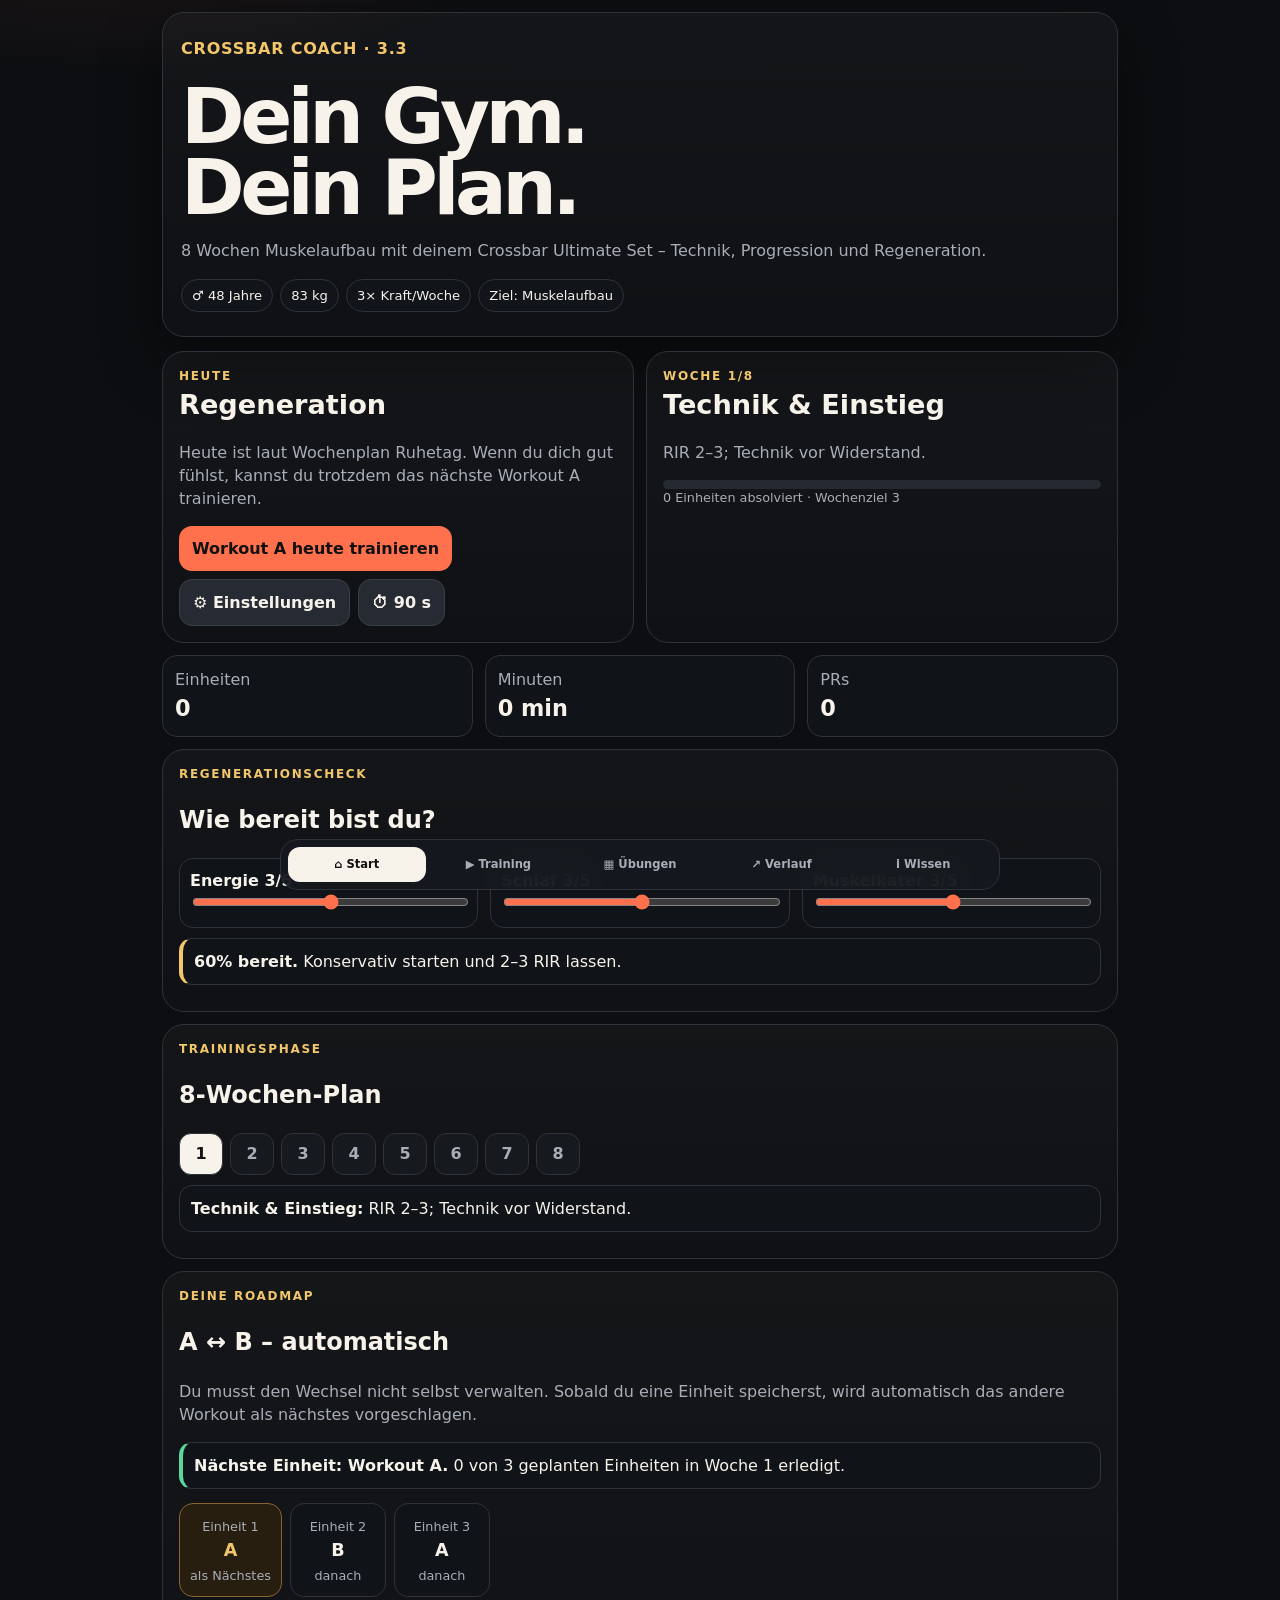
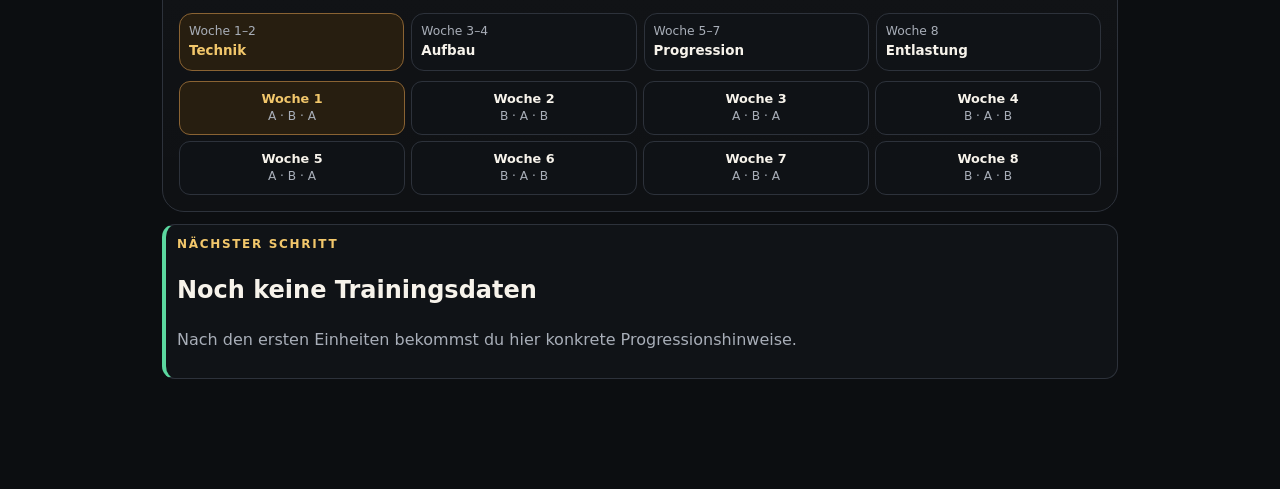
==== commit 1010123f: "Add automatic A/B roadmap overview" ====
--- a/index.html
+++ b/index.html
@@ -4,26 +4,61 @@
 <meta charset="utf-8"><meta name="viewport" content="width=device-width,initial-scale=1,viewport-fit=cover"><meta name="theme-color" content="#0d0f12"><meta name="apple-mobile-web-app-capable" content="yes"><meta name="apple-mobile-web-app-title" content="Crossbar Coach">
 <title>Crossbar Coach</title>
 <style>
-:root{--bg:#0c0e11;--p:#16191e;--p2:#101317;--t:#f7f3eb;--m:#a8aeb8;--l:#2d323b;--a:#ff704d;--a2:#f2c76b;--ok:#5bd79f;--bad:#ff917d}*{box-sizing:border-box}html{scroll-behavior:smooth}body{margin:0;background:radial-gradient(900px 500px at 10% -10%,#ff704d24,transparent 58%),var(--bg);color:var(--t);font:16px/1.45 system-ui,-apple-system,Segoe UI,sans-serif;padding-bottom:88px}button,input,select,textarea{font:inherit}.wrap{max-width:980px;margin:auto;padding:12px}.hero,.card{border:1px solid var(--l);background:linear-gradient(180deg,#ffffff08,#ffffff03);border-radius:22px}.hero{padding:24px 18px;box-shadow:0 24px 60px #0006}.brand{font-weight:900;letter-spacing:.05em;color:var(--a2)}h1{font-size:clamp(2.4rem,9vw,4.8rem);line-height:.92;letter-spacing:-.06em;margin:22px 0 10px}.muted{color:var(--m)}.chips{display:flex;gap:7px;flex-wrap:wrap}.chip,.badge{border:1px solid var(--l);border-radius:999px;padding:6px 10px;background:#11151a;font-size:.82rem}.section{display:none;margin-top:14px}.section.active{display:block}.grid{display:grid;gap:12px}.two{grid-template-columns:repeat(2,minmax(0,1fr))}.three{grid-template-columns:repeat(3,minmax(0,1fr))}.card{padding:16px}.kicker{font-size:.75rem;text-transform:uppercase;letter-spacing:.14em;font-weight:800;color:var(--a2)}.big{font-size:1.7rem;font-weight:900}.btn{border:0;border-radius:13px;padding:11px 13px;font-weight:850;background:var(--a);color:#111;min-height:44px}.btn.s{background:#262b33;color:var(--t);border:1px solid #39404a}.btn.ok{background:var(--ok)}.btn.danger{background:#351c1c;color:#ffb2a5;border:1px solid #66302a}.actions{display:flex;gap:8px;flex-wrap:wrap}.stat{background:var(--p2);border:1px solid var(--l);border-radius:15px;padding:12px}.stat b{display:block;font-size:1.4rem}.range{background:var(--p2);border:1px solid var(--l);border-radius:14px;padding:10px}.range input{width:100%;accent-color:var(--a)}.call{border:1px solid var(--l);background:var(--p2);border-radius:13px;padding:11px;margin:10px 0}.call.ok{border-left:4px solid var(--ok)}.call.warn{border-left:4px solid var(--a2)}.call.bad{border-left:4px solid var(--bad)}.weekbar{display:flex;gap:7px;overflow:auto}.weekbar button{min-width:44px;height:42px;border-radius:12px;border:1px solid var(--l);background:var(--p);color:var(--m);font-weight:800}.weekbar button.on{background:var(--t);color:#111}.exercise{margin-top:10px;padding:0;overflow:hidden}.exercise summary{list-style:none;cursor:pointer;padding:13px;display:flex;justify-content:space-between;gap:10px;align-items:center}.exercise summary::-webkit-details-marker{display:none}.exercise .body{border-top:1px solid var(--l);padding:13px;background:#0002}.exname{font-weight:900}.meta{font-size:.8rem;color:var(--m)}ol{padding-left:20px}.sets{display:grid;gap:7px}.set{display:grid;grid-template-columns:30px 1fr 1fr 1fr 38px;gap:6px;align-items:center}.set input,.set select,.field{width:100%;background:#0f1216;color:var(--t);border:1px solid #343a44;border-radius:10px;padding:9px}.check{width:22px;height:22px;accent-color:var(--ok)}.nav{position:fixed;left:50%;bottom:max(10px,env(safe-area-inset-bottom));transform:translateX(-50%);width:min(720px,calc(100% - 18px));display:grid;grid-template-columns:repeat(5,1fr);gap:4px;padding:7px;background:#15191ee8;backdrop-filter:blur(18px);border:1px solid var(--l);border-radius:18px;z-index:30}.nav button{border:0;background:transparent;color:var(--m);border-radius:12px;padding:9px 4px;font-weight:750;font-size:.72rem}.nav button.on{background:var(--t);color:#111}.modal{position:fixed;inset:0;background:#050709f2;display:none;place-items:center;padding:14px;z-index:60}.modal.show{display:grid}.box{width:min(520px,100%);max-height:92vh;overflow:auto;background:var(--p);border:1px solid var(--l);border-radius:24px;padding:20px}.clock{font-size:4.2rem;font-weight:950;text-align:center;letter-spacing:-.06em}.log{display:grid;gap:8px}.logitem{background:var(--p2);border:1px solid var(--l);border-radius:13px;padding:11px}a{color:#ffd5ca}.progress{height:9px;background:#242932;border-radius:999px;overflow:hidden}.progress span{display:block;height:100%;background:linear-gradient(90deg,var(--a),var(--a2))}.daypick{display:flex;gap:7px;flex-wrap:wrap;margin:10px 0 15px}.daypick label{border:1px solid var(--l);background:var(--p2);border-radius:12px;padding:9px 11px}.daypick input{accent-color:var(--a)}.settingsrow{padding:12px 0;border-bottom:1px solid var(--l)}@media(max-width:700px){.two,.three{grid-template-columns:1fr}.set{grid-template-columns:28px 1fr 1fr 1fr 34px}.hero{padding:21px 15px}}
+:root{--bg:#0c0e11;--p:#16191e;--p2:#101317;--t:#f7f3eb;--m:#a8aeb8;--l:#2d323b;--a:#ff704d;--a2:#f2c76b;--ok:#5bd79f;--bad:#ff917d}
+*{box-sizing:border-box}html{scroll-behavior:smooth}body{margin:0;background:radial-gradient(900px 500px at 10% -10%,#ff704d24,transparent 58%),var(--bg);color:var(--t);font:16px/1.45 system-ui,-apple-system,Segoe UI,sans-serif;padding-bottom:88px}
+button,input,select,textarea{font:inherit}.wrap{max-width:980px;margin:auto;padding:12px}.hero,.card{border:1px solid var(--l);background:linear-gradient(180deg,#ffffff08,#ffffff03);border-radius:22px}.hero{padding:24px 18px;box-shadow:0 24px 60px #0006}
+.brand{font-weight:900;letter-spacing:.05em;color:var(--a2)}h1{font-size:clamp(2.4rem,9vw,4.8rem);line-height:.92;letter-spacing:-.06em;margin:22px 0 10px}.muted{color:var(--m)}
+.chips{display:flex;gap:7px;flex-wrap:wrap}.chip,.badge{border:1px solid var(--l);border-radius:999px;padding:6px 10px;background:#11151a;font-size:.82rem}
+.section{display:none;margin-top:14px}.section.active{display:block}.grid{display:grid;gap:12px}.two{grid-template-columns:repeat(2,minmax(0,1fr))}.three{grid-template-columns:repeat(3,minmax(0,1fr))}
+.card{padding:16px}.kicker{font-size:.75rem;text-transform:uppercase;letter-spacing:.14em;font-weight:800;color:var(--a2)}.big{font-size:1.7rem;font-weight:900}
+.btn{border:0;border-radius:13px;padding:11px 13px;font-weight:850;background:var(--a);color:#111;min-height:44px}.btn.s{background:#262b33;color:var(--t);border:1px solid #39404a}.btn.ok{background:var(--ok)}.btn.danger{background:#351c1c;color:#ffb2a5;border:1px solid #66302a}
+.actions{display:flex;gap:8px;flex-wrap:wrap}.stat{background:var(--p2);border:1px solid var(--l);border-radius:15px;padding:12px}.stat b{display:block;font-size:1.4rem}
+.range{background:var(--p2);border:1px solid var(--l);border-radius:14px;padding:10px}.range input{width:100%;accent-color:var(--a)}
+.call{border:1px solid var(--l);background:var(--p2);border-radius:13px;padding:11px;margin:10px 0}.call.ok{border-left:4px solid var(--ok)}.call.warn{border-left:4px solid var(--a2)}.call.bad{border-left:4px solid var(--bad)}
+.weekbar{display:flex;gap:7px;overflow:auto}.weekbar button{min-width:44px;height:42px;border-radius:12px;border:1px solid var(--l);background:var(--p);color:var(--m);font-weight:800}.weekbar button.on{background:var(--t);color:#111}
+.exercise{margin-top:10px;padding:0;overflow:hidden}.exercise summary{list-style:none;cursor:pointer;padding:13px;display:flex;justify-content:space-between;gap:10px;align-items:center}.exercise summary::-webkit-details-marker{display:none}.exercise .body{border-top:1px solid var(--l);padding:13px;background:#0002}.exname{font-weight:900}.meta{font-size:.8rem;color:var(--m)}
+ol{padding-left:20px}.sets{display:grid;gap:7px}.set{display:grid;grid-template-columns:30px 1fr 1fr 1fr 38px;gap:6px;align-items:center}.set input,.set select,.field{width:100%;background:#0f1216;color:var(--t);border:1px solid #343a44;border-radius:10px;padding:9px}.check{width:22px;height:22px;accent-color:var(--ok)}
+.nav{position:fixed;left:50%;bottom:max(10px,env(safe-area-inset-bottom));transform:translateX(-50%);width:min(720px,calc(100% - 18px));display:grid;grid-template-columns:repeat(5,1fr);gap:4px;padding:7px;background:#15191ee8;backdrop-filter:blur(18px);border:1px solid var(--l);border-radius:18px;z-index:30}.nav button{border:0;background:transparent;color:var(--m);border-radius:12px;padding:9px 4px;font-weight:750;font-size:.72rem}.nav button.on{background:var(--t);color:#111}
+.modal{position:fixed;inset:0;background:#050709f2;display:none;place-items:center;padding:14px;z-index:60}.modal.show{display:grid}.box{width:min(520px,100%);max-height:92vh;overflow:auto;background:var(--p);border:1px solid var(--l);border-radius:24px;padding:20px}.clock{font-size:4.2rem;font-weight:950;text-align:center;letter-spacing:-.06em}
+.log{display:grid;gap:8px}.logitem{background:var(--p2);border:1px solid var(--l);border-radius:13px;padding:11px}a{color:#ffd5ca}.progress{height:9px;background:#242932;border-radius:999px;overflow:hidden}.progress span{display:block;height:100%;background:linear-gradient(90deg,var(--a),var(--a2))}
+.daypick{display:flex;gap:7px;flex-wrap:wrap;margin:10px 0 15px}.daypick label{border:1px solid var(--l);background:var(--p2);border-radius:12px;padding:9px 11px}.daypick input{accent-color:var(--a)}.settingsrow{padding:12px 0;border-bottom:1px solid var(--l)}
+.route{display:flex;gap:8px;overflow:auto;padding:4px 0 7px}.routeStep{min-width:96px;border:1px solid var(--l);background:var(--p2);border-radius:14px;padding:10px;text-align:center}.routeStep b{display:block;font-size:1.1rem}.routeStep.done{border-color:#356e55;background:#10251c}.routeStep.done b{color:var(--ok)}.routeStep.next{border-color:#8a6333;background:#271e10}.routeStep.next b{color:var(--a2)}
+.phaseRoad{display:grid;grid-template-columns:repeat(4,1fr);gap:7px;margin-top:9px}.phaseBox{border:1px solid var(--l);background:var(--p2);border-radius:13px;padding:9px;font-size:.77rem;color:var(--m)}.phaseBox b{display:block;color:var(--t);font-size:.84rem}.phaseBox.active{border-color:#8a6333;background:#271e10}.phaseBox.active b{color:var(--a2)}
+.allWeeks{display:grid;grid-template-columns:repeat(4,1fr);gap:6px;margin-top:10px}.weekSeq{border:1px solid var(--l);background:#0f1216;border-radius:11px;padding:8px;text-align:center;font-size:.76rem;color:var(--m)}.weekSeq b{display:block;color:var(--t);font-size:.8rem}.weekSeq.active{border-color:#8a6333;background:#271e10}.weekSeq.active b{color:var(--a2)}
+@media(max-width:700px){.two,.three{grid-template-columns:1fr}.set{grid-template-columns:28px 1fr 1fr 1fr 34px}.hero{padding:21px 15px}.phaseRoad,.allWeeks{grid-template-columns:repeat(2,1fr)}}
 </style>
 </head>
 <body><div class="wrap">
-<header class="hero"><div class="brand">CROSSBAR COACH · 3.2</div><h1>Dein Gym.<br>Dein Plan.</h1><p class="muted">8 Wochen Muskelaufbau mit deinem Crossbar Ultimate Set – Technik, Progression und Regeneration.</p><div class="chips"><span class="chip">♂ 48 Jahre</span><span class="chip">83 kg</span><span class="chip" id="dayChip">3× Kraft/Woche</span><span class="chip">Ziel: Muskelaufbau</span></div></header>
+<header class="hero"><div class="brand">CROSSBAR COACH · 3.3</div><h1>Dein Gym.<br>Dein Plan.</h1><p class="muted">8 Wochen Muskelaufbau mit deinem Crossbar Ultimate Set – Technik, Progression und Regeneration.</p><div class="chips"><span class="chip">♂ 48 Jahre</span><span class="chip">83 kg</span><span class="chip" id="dayChip">3× Kraft/Woche</span><span class="chip">Ziel: Muskelaufbau</span></div></header>
+
 <section id="home" class="section active">
 <div class="grid two"><div class="card"><div class="kicker">Heute</div><div class="big" id="todayTitle"></div><p class="muted" id="todayText"></p><div class="actions"><button class="btn" id="todayBtn">Training</button><button class="btn s" onclick="openSettings()">⚙ Einstellungen</button><button class="btn s" onclick="openTimer(90)">⏱ 90 s</button></div></div><div class="card"><div class="kicker">Woche <span id="wn">1</span>/8</div><div class="big" id="phaseName"></div><p class="muted" id="phaseText"></p><div class="progress"><span id="wp"></span></div><div class="meta" id="wpt"></div></div></div>
 <div class="grid three" style="margin-top:12px"><div class="stat"><span class="muted">Einheiten</span><b id="st1">0</b></div><div class="stat"><span class="muted">Minuten</span><b id="st2">0</b></div><div class="stat"><span class="muted">PRs</span><b id="st3">0</b></div></div>
+
 <div class="card" style="margin-top:12px"><div class="kicker">Regenerationscheck</div><h2>Wie bereit bist du?</h2><div class="grid three"><div class="range"><b>Energie <span id="ev">3</span>/5</b><input id="energy" type="range" min="1" max="5" value="3"></div><div class="range"><b>Schlaf <span id="sv">3</span>/5</b><input id="sleep" type="range" min="1" max="5" value="3"></div><div class="range"><b>Muskelkater <span id="mv">3</span>/5</b><input id="sore" type="range" min="1" max="5" value="3"></div></div><div id="ready" class="call"></div></div>
+
 <div class="card" style="margin-top:12px"><div class="kicker">Trainingsphase</div><h2>8‑Wochen‑Plan</h2><div class="weekbar" id="weeks"></div><div class="call" id="weekAdvice"></div></div>
+
+<div class="card" style="margin-top:12px"><div class="kicker">Deine Roadmap</div><h2>A ↔ B – automatisch</h2><p class="muted">Du musst den Wechsel nicht selbst verwalten. Sobald du eine Einheit speicherst, wird automatisch das andere Workout als nächstes vorgeschlagen.</p><div id="roadNow" class="call ok"></div><div class="route" id="roadWeek"></div><div class="phaseRoad" id="phaseRoad"></div><div class="allWeeks" id="allWeeks"></div></div>
+
 <div class="card call ok" style="margin-top:12px"><div class="kicker">Nächster Schritt</div><h2 id="nextRec">Noch keine Trainingsdaten</h2><p class="muted" id="nextRecText">Nach den ersten Einheiten bekommst du hier konkrete Progressionshinweise.</p></div>
 </section>
+
 <section id="training" class="section"><div class="card"><div class="kicker">Training</div><h2>Workout A / B</h2><p class="muted">A und B wechseln sich ab. Deine Wochentage sind nur eine Planungshilfe: Du kannst jederzeit trainieren. Verpasst du einen Termin, beim nächsten Mal einfach mit dem nächsten Workout weitermachen.</p><div class="actions"><button class="btn" onclick="showWorkout(nextWorkout())">Nächstes Workout öffnen</button><button class="btn s" onclick="showWorkout('A')">A</button><button class="btn s" onclick="showWorkout('B')">B</button><button class="btn s" onclick="openSettings()">⚙ Trainingstage</button></div></div><div id="workA"></div><div id="workB" style="display:none"></div></section>
+
 <section id="library" class="section"><div class="card"><div class="kicker">Übungen</div><h2>Technik-Bibliothek</h2><p class="muted">Jede Übung mit Aufbau, Ausführung, Fehlern und direktem Link zur offiziellen Crossbar-Seite.</p></div><div id="lib"></div></section>
+
 <section id="progress" class="section"><div class="card"><div class="kicker">Bestleistungen</div><h2>PRs</h2><div id="prs" class="log"></div></div><div class="card" style="margin-top:12px"><div class="kicker">Trainingstagebuch</div><h2>Verlauf</h2><div class="actions"><button class="btn s" onclick="backup()">⬇ Backup</button><button class="btn s" onclick="document.getElementById('imp').click()">⬆ Import</button><button class="btn danger" onclick="resetAll()">↺ Alles zurücksetzen</button><input id="imp" type="file" accept=".json" hidden></div><div id="log" class="log" style="margin-top:10px"></div></div></section>
+
 <section id="wissen" class="section"><div class="grid two"><div class="card"><div class="kicker">RIR</div><h2>Reps in Reserve</h2><p><b>RIR 3</b> = ungefähr 3 saubere Wiederholungen wären noch gegangen. <b>RIR 0</b> = keine weitere saubere Wiederholung möglich.</p><p class="muted">In Woche 1–2 meist RIR 2–3 anpeilen.</p></div><div class="card"><div class="kicker">Regeneration</div><h2>Nicht jeden Tag hart</h2><p>3 Ganzkörpereinheiten pro Woche sind dein Grundmodell. Die gewählten Trainingstage sind eine Orientierung – kein Zwang.</p></div></div><div class="card" style="margin-top:12px"><div class="kicker">Bänder</div><h2>Richtwerte</h2><p>Weiß ≈ 9 kg · Rot ≈ 12 kg · Grün ≈ 22 kg · Blau ≈ 45 kg. Der reale Widerstand steigt mit der Dehnung.</p></div></section>
 </div>
+
 <nav class="nav"><button class="on" data-tab="home">⌂ Start</button><button data-tab="training">▶ Training</button><button data-tab="library">▦ Übungen</button><button data-tab="progress">↗ Verlauf</button><button data-tab="wissen">i Wissen</button></nav>
+
 <div class="modal" id="timer"><div class="box"><div class="kicker">Satzpause</div><div class="clock" id="clock">01:30</div><div class="actions" style="justify-content:center"><button class="btn s" onclick="remaining+=30;tick()">+30 s</button><button class="btn" onclick="closeTimer()">Fertig</button></div></div></div>
+
 <div class="modal" id="settings"><div class="box"><div class="kicker">Einstellungen</div><h2>Trainingstage & Daten</h2><p class="muted">Die Tage steuern nur, ob auf der Startseite „Training“ oder „Regeneration“ erscheint. Trainieren kannst du jederzeit.</p><div class="settingsrow"><b>Geplante Trainingstage</b><div class="daypick" id="dayPick"></div><button class="btn" onclick="saveSettings()">Trainingstage speichern</button></div><div class="settingsrow"><b>Trainingsdaten sichern</b><p class="muted">Vor einem Reset kannst du optional ein Backup exportieren.</p><div class="actions"><button class="btn s" onclick="backup()">⬇ Backup</button><button class="btn s" onclick="document.getElementById('imp').click()">⬆ Import</button></div></div><div class="settingsrow"><b>Komplett neu starten</b><p class="muted">Löscht Einheiten, PRs, Satzdaten, Regenerationswerte und setzt den Plan auf Woche 1 zurück.</p><button class="btn danger" onclick="resetAll()">↺ Alle Trainingsdaten löschen</button></div><div class="actions" style="margin-top:14px"><button class="btn s" onclick="closeSettings()">Schließen</button></div></div></div>
+
 <script>
 const P={legs:'https://crossbar-gym.com/pages/beine-workout',chest:'https://crossbar-gym.com/pages/brust-workout',back:'https://crossbar-gym.com/pages/rucken-workout',shoulder:'https://crossbar-gym.com/pages/schulter-workout',biceps:'https://crossbar-gym.com/pages/bizeps-workout',triceps:'https://crossbar-gym.com/pages/trizeps-workout',anchor:'https://crossbar-gym.com/pages/verwendung-turanker'};
 const E={
@@ -41,25 +76,139 @@
 front:['Front Pull','Schulter · oberer Rücken','shoulder',[10,15],'Weiß oder Rot',['Band unter Füßen.','Stange vor Körper.','Bauch fest.'],['Kontrolliert hochziehen.','Ellbogen führen.','Langsam absenken.'],'Nicht mit Schwung.'],
 hammer:['Hammer Curl','Bizeps · Unterarm','biceps',[10,15],'Weiß oder Rot',['Neutraler Griff.','Ellenbogen nah.','Rumpf ruhig.'],['Hochcurlen.','Kurz halten.','Langsam ablassen.'],'Ellenbogen nicht vorziehen.'],
 tri2:['Trizeps Press','Trizeps','triceps',[10,15],'Weiß oder Rot',['Aufbau nach Clip.','Oberarme stabil.','Bauch fest.'],['Strecken.','Kurz anspannen.','Kontrolliert zurück.'],'Kein Schwung.']};
+
 const A=['squat','push','row','press','curl','tri','core'],B=['dead','chest','lat','rev','front','hammer','tri2'],main=new Set(['squat','push','row','press','dead','chest','lat']),DAYS=['So','Mo','Di','Mi','Do','Fr','Sa'];
-function def(){return{week:1,logs:[],draft:{},prs:{},ready:{energy:3,sleep:3,sore:3},settings:{days:[1,3,5]}}}let S;try{S=JSON.parse(localStorage.getItem('crossbarCoachWeb')||'null')||def()}catch(e){S=def()}S.settings=S.settings||{days:[1,3,5]};S.settings.days=Array.isArray(S.settings.days)&&S.settings.days.length?S.settings.days:[1,3,5];S.logs=S.logs||[];S.draft=S.draft||{};S.prs=S.prs||{};S.ready=S.ready||{energy:3,sleep:3,sore:3};function save(){localStorage.setItem('crossbarCoachWeb',JSON.stringify(S));stats()}
+
+function def(){return{week:1,logs:[],draft:{},prs:{},ready:{energy:3,sleep:3,sore:3},settings:{days:[1,3,5]}}}
+let S;
+try{S=JSON.parse(localStorage.getItem('crossbarCoachWeb')||'null')||def()}catch(e){S=def()}
+S.settings=S.settings||{days:[1,3,5]};
+S.settings.days=Array.isArray(S.settings.days)&&S.settings.days.length?S.settings.days:[1,3,5];
+S.logs=S.logs||[];S.draft=S.draft||{};S.prs=S.prs||{};S.ready=S.ready||{energy:3,sleep:3,sore:3};
+
+function save(){localStorage.setItem('crossbarCoachWeb',JSON.stringify(S));stats()}
 function ph(w){if(w<=2)return['Technik & Einstieg',2,2,90,'RIR 2–3; Technik vor Widerstand.'];if(w<=4)return['Volumen aufbauen',3,2,90,'Grundübungen 3 Sätze, sauber weiterarbeiten.'];if(w<=7)return['Progression',3,3,105,'Erst Wiederholungen, dann Widerstand steigern.'];return['Entlastung',2,2,90,'Bewusst leichter, deutlich mehr Reserve.']}
-function last(){return S.logs[0]?.workout||null}function nextWorkout(){return last()==='A'?'B':'A'}
-function card(id,w,i,lib=false){let e=E[id],p=ph(S.week),sets=main.has(id)?p[1]:p[2],key=S.week+'-'+w+'-'+id,d=S.draft[key]||{},rows='';if(!lib){for(let n=0;n<sets;n++){let x=d.sets?.[n]||{};rows+=`<div class="set"><b>${n+1}</b><input inputmode="numeric" placeholder="Wdh." value="${x.reps||''}" onchange="sd('${key}',${n},'reps',this.value)"><select onchange="sd('${key}',${n},'band',this.value)">${['','Weiß','Rot','Grün','Blau'].map(v=>`<option ${x.band===v?'selected':''}>${v||'Band'}</option>`).join('')}</select><select onchange="sd('${key}',${n},'rir',this.value)">${['','0','1','2','3','4+'].map(v=>`<option ${x.rir===v?'selected':''}>${v===''?'RIR':v}</option>`).join('')}</select><input class="check" type="checkbox" ${x.done?'checked':''} onchange="sd('${key}',${n},'done',this.checked);if(this.checked)openTimer(${p[3]})"></div>`}}return`<details class="card exercise"><summary><div><div class="exname">${i+1}. ${e[0]}</div><div class="meta">${e[1]} · ${lib?'Technik':sets+' Sätze · '+e[3][0]+'–'+e[3][1]+' Wdh.'}</div></div><b>⌄</b></summary><div class="body"><div class="call"><b>Start:</b> ${e[4]}</div><div class="grid two"><div><b>Aufbau</b><ol>${e[5].map(x=>'<li>'+x+'</li>').join('')}</ol></div><div><b>Ausführung</b><ol>${e[6].map(x=>'<li>'+x+'</li>').join('')}</ol></div></div><div class="call warn"><b>Fehler:</b> ${e[7]}</div><div class="actions"><a class="btn" target="_blank" href="${P[e[2]]}">🎥 Offizielles Video</a>${['chest','lat'].includes(id)?`<a class="btn s" target="_blank" href="${P.anchor}">🚪 Türanker</a>`:''}</div>${lib?'':`<hr><div class="sets">${rows}</div>`}</div></details>`}
+function last(){return S.logs[0]?.workout||null}
+function nextWorkout(){return last()==='A'?'B':'A'}
+
+function card(id,w,i,lib=false){
+ let e=E[id],p=ph(S.week),sets=main.has(id)?p[1]:p[2],key=S.week+'-'+w+'-'+id,d=S.draft[key]||{},rows='';
+ if(!lib){
+  for(let n=0;n<sets;n++){
+   let x=d.sets?.[n]||{};
+   rows+=`<div class="set"><b>${n+1}</b><input inputmode="numeric" placeholder="Wdh." value="${x.reps||''}" onchange="sd('${key}',${n},'reps',this.value)"><select onchange="sd('${key}',${n},'band',this.value)">${['','Weiß','Rot','Grün','Blau'].map(v=>`<option ${x.band===v?'selected':''}>${v||'Band'}</option>`).join('')}</select><select onchange="sd('${key}',${n},'rir',this.value)">${['','0','1','2','3','4+'].map(v=>`<option ${x.rir===v?'selected':''}>${v===''?'RIR':v}</option>`).join('')}</select><input class="check" type="checkbox" ${x.done?'checked':''} onchange="sd('${key}',${n},'done',this.checked);if(this.checked)openTimer(${p[3]})"></div>`
+  }
+ }
+ return`<details class="card exercise"><summary><div><div class="exname">${i+1}. ${e[0]}</div><div class="meta">${e[1]} · ${lib?'Technik':sets+' Sätze · '+e[3][0]+'–'+e[3][1]+' Wdh.'}</div></div><b>⌄</b></summary><div class="body"><div class="call"><b>Start:</b> ${e[4]}</div><div class="grid two"><div><b>Aufbau</b><ol>${e[5].map(x=>'<li>'+x+'</li>').join('')}</ol></div><div><b>Ausführung</b><ol>${e[6].map(x=>'<li>'+x+'</li>').join('')}</ol></div></div><div class="call warn"><b>Fehler:</b> ${e[7]}</div><div class="actions"><a class="btn" target="_blank" href="${P[e[2]]}">🎥 Offizielles Video</a>${['chest','lat'].includes(id)?`<a class="btn s" target="_blank" href="${P.anchor}">🚪 Türanker</a>`:''}</div>${lib?'':`<hr><div class="sets">${rows}</div>`}</div></details>`
+}
 function sd(k,n,f,v){S.draft[k]??={sets:[]};S.draft[k].sets??=[];S.draft[k].sets[n]??={};S.draft[k].sets[n][f]=v;save()}
 function renderWork(w){let p=ph(S.week),ids=w==='A'?A:B,el=document.getElementById('work'+w);el.innerHTML=`<div class="card" style="margin-top:12px"><div class="kicker">Workout ${w}</div><h2>${w==='A'?'Basis & Druck':'Zug & Variation'}</h2><button class="btn ok" onclick="finish('${w}')">✓ Einheit speichern</button></div>`+ids.map((id,i)=>card(id,w,i)).join('')}
 function showWorkout(w){document.getElementById('workA').style.display=w==='A'?'block':'none';document.getElementById('workB').style.display=w==='B'?'block':'none';tab('training')}
-function finish(w){let ids=w==='A'?A:B,entries={};ids.forEach(id=>entries[id]=S.draft[S.week+'-'+w+'-'+id]||{});let feeling=prompt('Wie fühlst du dich nach dem Training? 1–5','3');if(feeling===null)return;let dur=prompt('Trainingsdauer in Minuten?','50');if(dur===null)return;let log={date:new Date().toISOString(),week:S.week,workout:w,entries,duration:+dur||0,feeling:+feeling||3};S.logs.unshift(log);Object.entries(entries).forEach(([id,en])=>(en.sets||[]).filter(x=>x.done&&x.reps).forEach(x=>{let score=(['','Weiß','Rot','Grün','Blau'].indexOf(x.band))*100+(+x.reps),o=S.prs[id],os=o?(['','Weiß','Rot','Grün','Blau'].indexOf(o.band))*100+o.reps:-1;if(score>os)S.prs[id]={band:x.band,reps:+x.reps,date:log.date}}));save();render();alert('Workout gespeichert.')}
-function readiness(){let e=+energy.value,s=+sleep.value,m=+sore.value;S.ready={energy:e,sleep:s,sore:m};ev.textContent=e;sv.textContent=s;mv.textContent=m;let z=Math.round((e+s+(6-m))/15*100);ready.className='call '+(z>=75?'ok':z>=55?'warn':'bad');ready.innerHTML='<b>'+z+'% bereit.</b> '+(z>=75?'Plan normal trainieren.':z>=55?'Konservativ starten und 2–3 RIR lassen.':'Heute eher Regeneration oder deutlich reduzieren.');save()}
-function today(){let d=new Date().getDay(),planned=S.settings.days.includes(d),n=nextWorkout();todayTitle.textContent=planned?'Workout '+n:'Regeneration';todayText.textContent=planned?'Geplanter Krafttag. Nächstes Workout: '+n+'.':'Heute ist laut Wochenplan Ruhetag. Wenn du dich gut fühlst, kannst du trotzdem das nächste Workout '+n+' trainieren.';todayBtn.textContent=planned?'Workout '+n+' öffnen':'Workout '+n+' heute trainieren';todayBtn.onclick=()=>showWorkout(n);dayChip.textContent=S.settings.days.length+'× Kraft/Woche'}
-function stats(){st1.textContent=S.logs.length;st2.textContent=S.logs.reduce((a,l)=>a+(l.duration||0),0)+' min';st3.textContent=Object.keys(S.prs).length;let c=S.logs.filter(l=>l.week===S.week).length;wp.style.width=Math.min(100,c/3*100)+'%';wpt.textContent=c+' Einheiten absolviert · Wochenziel 3'}
-function rec(){nextRec.textContent='Noch keine Trainingsdaten';nextRecText.textContent='Nach den ersten Einheiten bekommst du hier konkrete Progressionshinweise.';for(let id of [...A,...B]){for(let l of S.logs){let en=l.entries?.[id],e=E[id];if(!en?.sets)continue;let ss=en.sets.filter(x=>x.done&&x.reps);if(!ss.length)continue;let av=ss.reduce((a,x)=>a+(+x.reps),0)/ss.length,rr=ss.map(x=>x.rir==='4+'?4:+x.rir).filter(Number.isFinite),ar=rr.length?rr.reduce((a,b)=>a+b,0)/rr.length:null;nextRec.textContent=e[0];nextRecText.textContent=av>=e[3][1]&&ar>=2?'Oberes Ende erreicht und noch Reserve: nächstes Mal vorsichtig mehr Widerstand testen.':ar!==null&&ar<=.5?'Sehr nah am Limit: gleiches Band behalten.':'Gleiches Band behalten und zuerst Wiederholungen steigern.';return}}}
+
+function finish(w){
+ let ids=w==='A'?A:B,entries={};ids.forEach(id=>entries[id]=S.draft[S.week+'-'+w+'-'+id]||{});
+ let feeling=prompt('Wie fühlst du dich nach dem Training? 1–5','3');if(feeling===null)return;
+ let dur=prompt('Trainingsdauer in Minuten?','50');if(dur===null)return;
+ let log={date:new Date().toISOString(),week:S.week,workout:w,entries,duration:+dur||0,feeling:+feeling||3};
+ S.logs.unshift(log);
+ Object.entries(entries).forEach(([id,en])=>(en.sets||[]).filter(x=>x.done&&x.reps).forEach(x=>{
+  let score=(['','Weiß','Rot','Grün','Blau'].indexOf(x.band))*100+(+x.reps),o=S.prs[id],os=o?(['','Weiß','Rot','Grün','Blau'].indexOf(o.band))*100+o.reps:-1;
+  if(score>os)S.prs[id]={band:x.band,reps:+x.reps,date:log.date}
+ }));
+ save();render();alert('Workout gespeichert.')
+}
+
+function readiness(){
+ let e=+energy.value,s=+sleep.value,m=+sore.value;S.ready={energy:e,sleep:s,sore:m};
+ ev.textContent=e;sv.textContent=s;mv.textContent=m;
+ let z=Math.round((e+s+(6-m))/15*100);
+ ready.className='call '+(z>=75?'ok':z>=55?'warn':'bad');
+ ready.innerHTML='<b>'+z+'% bereit.</b> '+(z>=75?'Plan normal trainieren.':z>=55?'Konservativ starten und 2–3 RIR lassen.':'Heute eher Regeneration oder deutlich reduzieren.');
+ save()
+}
+
+function today(){
+ let d=new Date().getDay(),planned=S.settings.days.includes(d),n=nextWorkout();
+ todayTitle.textContent=planned?'Workout '+n:'Regeneration';
+ todayText.textContent=planned?'Geplanter Krafttag. Nächstes Workout: '+n+'.':'Heute ist laut Wochenplan Ruhetag. Wenn du dich gut fühlst, kannst du trotzdem das nächste Workout '+n+' trainieren.';
+ todayBtn.textContent=planned?'Workout '+n+' öffnen':'Workout '+n+' heute trainieren';
+ todayBtn.onclick=()=>showWorkout(n);
+ dayChip.textContent=S.settings.days.length+'× Kraft/Woche'
+}
+
+function stats(){
+ st1.textContent=S.logs.length;
+ st2.textContent=S.logs.reduce((a,l)=>a+(l.duration||0),0)+' min';
+ st3.textContent=Object.keys(S.prs).length;
+ let c=S.logs.filter(l=>l.week===S.week).length;
+ wp.style.width=Math.min(100,c/3*100)+'%';
+ wpt.textContent=c+' Einheiten absolviert · Wochenziel 3'
+}
+
+function rec(){
+ nextRec.textContent='Noch keine Trainingsdaten';
+ nextRecText.textContent='Nach den ersten Einheiten bekommst du hier konkrete Progressionshinweise.';
+ for(let id of [...A,...B]){
+  for(let l of S.logs){
+   let en=l.entries?.[id],e=E[id];
+   if(!en?.sets)continue;
+   let ss=en.sets.filter(x=>x.done&&x.reps);
+   if(!ss.length)continue;
+   let av=ss.reduce((a,x)=>a+(+x.reps),0)/ss.length,rr=ss.map(x=>x.rir==='4+'?4:+x.rir).filter(Number.isFinite),ar=rr.length?rr.reduce((a,b)=>a+b,0)/rr.length:null;
+   nextRec.textContent=e[0];
+   nextRecText.textContent=av>=e[3][1]&&ar>=2?'Oberes Ende erreicht und noch Reserve: nächstes Mal vorsichtig mehr Widerstand testen.':ar!==null&&ar<=.5?'Sehr nah am Limit: gleiches Band behalten.':'Gleiches Band behalten und zuerst Wiederholungen steigern.';
+   return
+  }
+ }
+}
+
+function roadmap(){
+ let current=[...S.logs].filter(l=>l.week===S.week).reverse();
+ let completed=current.map(l=>l.workout).filter(x=>x==='A'||x==='B');
+ let slots=completed.slice(0,3).map((w,i)=>({w,done:true,label:'Einheit '+(i+1)}));
+ let n=nextWorkout();
+ while(slots.length<3){slots.push({w:n,done:false,label:'Einheit '+(slots.length+1)});n=n==='A'?'B':'A'}
+ roadWeek.innerHTML=slots.map((x,i)=>`<div class="routeStep ${x.done?'done':(!x.done&&i===Math.min(completed.length,2)?'next':'')}"><span class="meta">${x.label}</span><b>${x.w}${x.done?' ✓':''}</b><span class="meta">${x.done?'erledigt':(i===Math.min(completed.length,2)?'als Nächstes':'danach')}</span></div>`).join('');
+ let next=nextWorkout();
+ roadNow.innerHTML='<b>Nächste Einheit: Workout '+next+'.</b> '+completed.length+' von 3 geplanten Einheiten in Woche '+S.week+' erledigt.';
+ let phases=[['Woche 1–2','Technik'],['Woche 3–4','Aufbau'],['Woche 5–7','Progression'],['Woche 8','Entlastung']];
+ let active=S.week<=2?0:S.week<=4?1:S.week<=7?2:3;
+ phaseRoad.innerHTML=phases.map((x,i)=>`<div class="phaseBox ${i===active?'active':''}"><span>${x[0]}</span><b>${x[1]}</b></div>`).join('');
+ allWeeks.innerHTML=Array.from({length:8},(_,i)=>{let w=i+1,start=w%2===1?'A':'B',seq=start==='A'?'A · B · A':'B · A · B';return `<div class="weekSeq ${w===S.week?'active':''}"><b>Woche ${w}</b>${seq}</div>`}).join('')
+}
+
 function openSettings(){dayPick.innerHTML='';DAYS.forEach((name,i)=>{dayPick.innerHTML+=`<label><input type="checkbox" value="${i}" ${S.settings.days.includes(i)?'checked':''}> ${name}</label>`});settings.classList.add('show')}
 function closeSettings(){settings.classList.remove('show')}
 function saveSettings(){let days=[...document.querySelectorAll('#dayPick input:checked')].map(x=>+x.value);if(!days.length){alert('Bitte mindestens einen Trainingstag auswählen.');return}S.settings.days=days;save();closeSettings();render()}
 function resetAll(){if(!confirm('Wirklich ALLE Trainingsdaten löschen und auf Woche 1 zurücksetzen? Ein Backup kannst du vorher exportieren.'))return;localStorage.removeItem('crossbarCoachWeb');S=def();save();closeSettings();render();tab('home');alert('Crossbar Coach wurde vollständig zurückgesetzt.')}
-function render(){let p=ph(S.week);wn.textContent=S.week;phaseName.textContent=p[0];phaseText.textContent=p[4];weekAdvice.innerHTML='<b>'+p[0]+':</b> '+p[4];weeks.innerHTML='';for(let i=1;i<=8;i++){let b=document.createElement('button');b.textContent=i;b.className=i===S.week?'on':'';b.onclick=()=>{S.week=i;save();render()};weeks.appendChild(b)}renderWork('A');renderWork('B');lib.innerHTML=[...new Set([...A,...B])].map((id,i)=>card(id,'L',i,true)).join('');prs.innerHTML=Object.entries(S.prs).length?Object.entries(S.prs).map(([id,p])=>`<div class="logitem"><b>${E[id][0]}</b><div>${p.band||'–'} · ${p.reps} Wdh.</div></div>`).join(''):'<div class="logitem muted">Noch keine PRs.</div>';log.innerHTML=S.logs.length?S.logs.slice(0,30).map(l=>`<div class="logitem"><b>${new Date(l.date).toLocaleDateString('de-DE')} · Workout ${l.workout}</b><div class="meta">Woche ${l.week} · ${l.duration||0} min · Gefühl ${l.feeling||'–'}/5</div></div>`).join(''):'<div class="logitem muted">Noch keine Einheit gespeichert.</div>';energy.value=S.ready.energy;sleep.value=S.ready.sleep;sore.value=S.ready.sore;today();stats();readiness();rec()}
-function backup(){let a=document.createElement('a');a.href=URL.createObjectURL(new Blob([JSON.stringify(S,null,2)],{type:'application/json'}));a.download='crossbar-coach-backup.json';a.click();setTimeout(()=>URL.revokeObjectURL(a.href),1000)}imp.onchange=e=>{let f=e.target.files[0];if(!f)return;let r=new FileReader();r.onload=()=>{try{S=JSON.parse(r.result);S.settings=S.settings||{days:[1,3,5]};save();render();alert('Backup importiert.')}catch{alert('Backup konnte nicht gelesen werden.')}};r.readAsText(f)};
-let tid,remaining=0;function openTimer(s){remaining=s;timer.classList.add('show');tick();clearInterval(tid);tid=setInterval(()=>{remaining--;tick();if(remaining<=0)clearInterval(tid)},1000)}function tick(){clock.textContent=String(Math.max(0,Math.floor(remaining/60))).padStart(2,'0')+':'+String(Math.max(0,remaining%60)).padStart(2,'0')}function closeTimer(){clearInterval(tid);timer.classList.remove('show')}
-function tab(id){document.querySelectorAll('.section').forEach(x=>x.classList.toggle('active',x.id===id));document.querySelectorAll('.nav button').forEach(x=>x.classList.toggle('on',x.dataset.tab===id));scrollTo({top:0,behavior:'smooth'})}document.querySelectorAll('.nav button').forEach(b=>b.onclick=()=>tab(b.dataset.tab));[energy,sleep,sore].forEach(x=>x.oninput=readiness);render();
+
+function render(){
+ let p=ph(S.week);
+ wn.textContent=S.week;phaseName.textContent=p[0];phaseText.textContent=p[4];weekAdvice.innerHTML='<b>'+p[0]+':</b> '+p[4];
+ weeks.innerHTML='';
+ for(let i=1;i<=8;i++){let b=document.createElement('button');b.textContent=i;b.className=i===S.week?'on':'';b.onclick=()=>{S.week=i;save();render()};weeks.appendChild(b)}
+ renderWork('A');renderWork('B');
+ lib.innerHTML=[...new Set([...A,...B])].map((id,i)=>card(id,'L',i,true)).join('');
+ prs.innerHTML=Object.entries(S.prs).length?Object.entries(S.prs).map(([id,p])=>`<div class="logitem"><b>${E[id][0]}</b><div>${p.band||'–'} · ${p.reps} Wdh.</div></div>`).join(''):'<div class="logitem muted">Noch keine PRs.</div>';
+ log.innerHTML=S.logs.length?S.logs.slice(0,30).map(l=>`<div class="logitem"><b>${new Date(l.date).toLocaleDateString('de-DE')} · Workout ${l.workout}</b><div class="meta">Woche ${l.week} · ${l.duration||0} min · Gefühl ${l.feeling||'–'}/5</div></div>`).join(''):'<div class="logitem muted">Noch keine Einheit gespeichert.</div>';
+ energy.value=S.ready.energy;sleep.value=S.ready.sleep;sore.value=S.ready.sore;
+ today();stats();readiness();rec();roadmap()
+}
+
+function backup(){
+ let a=document.createElement('a');
+ a.href=URL.createObjectURL(new Blob([JSON.stringify(S,null,2)],{type:'application/json'}));
+ a.download='crossbar-coach-backup.json';a.click();setTimeout(()=>URL.revokeObjectURL(a.href),1000)
+}
+imp.onchange=e=>{let f=e.target.files[0];if(!f)return;let r=new FileReader();r.onload=()=>{try{S=JSON.parse(r.result);S.settings=S.settings||{days:[1,3,5]};save();render();alert('Backup importiert.')}catch{alert('Backup konnte nicht gelesen werden.')}};r.readAsText(f)};
+
+let tid,remaining=0;
+function openTimer(s){remaining=s;timer.classList.add('show');tick();clearInterval(tid);tid=setInterval(()=>{remaining--;tick();if(remaining<=0)clearInterval(tid)},1000)}
+function tick(){clock.textContent=String(Math.max(0,Math.floor(remaining/60))).padStart(2,'0')+':'+String(Math.max(0,remaining%60)).padStart(2,'0')}
+function closeTimer(){clearInterval(tid);timer.classList.remove('show')}
+
+function tab(id){document.querySelectorAll('.section').forEach(x=>x.classList.toggle('active',x.id===id));document.querySelectorAll('.nav button').forEach(x=>x.classList.toggle('on',x.dataset.tab===id));scrollTo({top:0,behavior:'smooth'})}
+document.querySelectorAll('.nav button').forEach(b=>b.onclick=()=>tab(b.dataset.tab));
+[energy,sleep,sore].forEach(x=>x.oninput=readiness);
+render();
 </script></body></html>
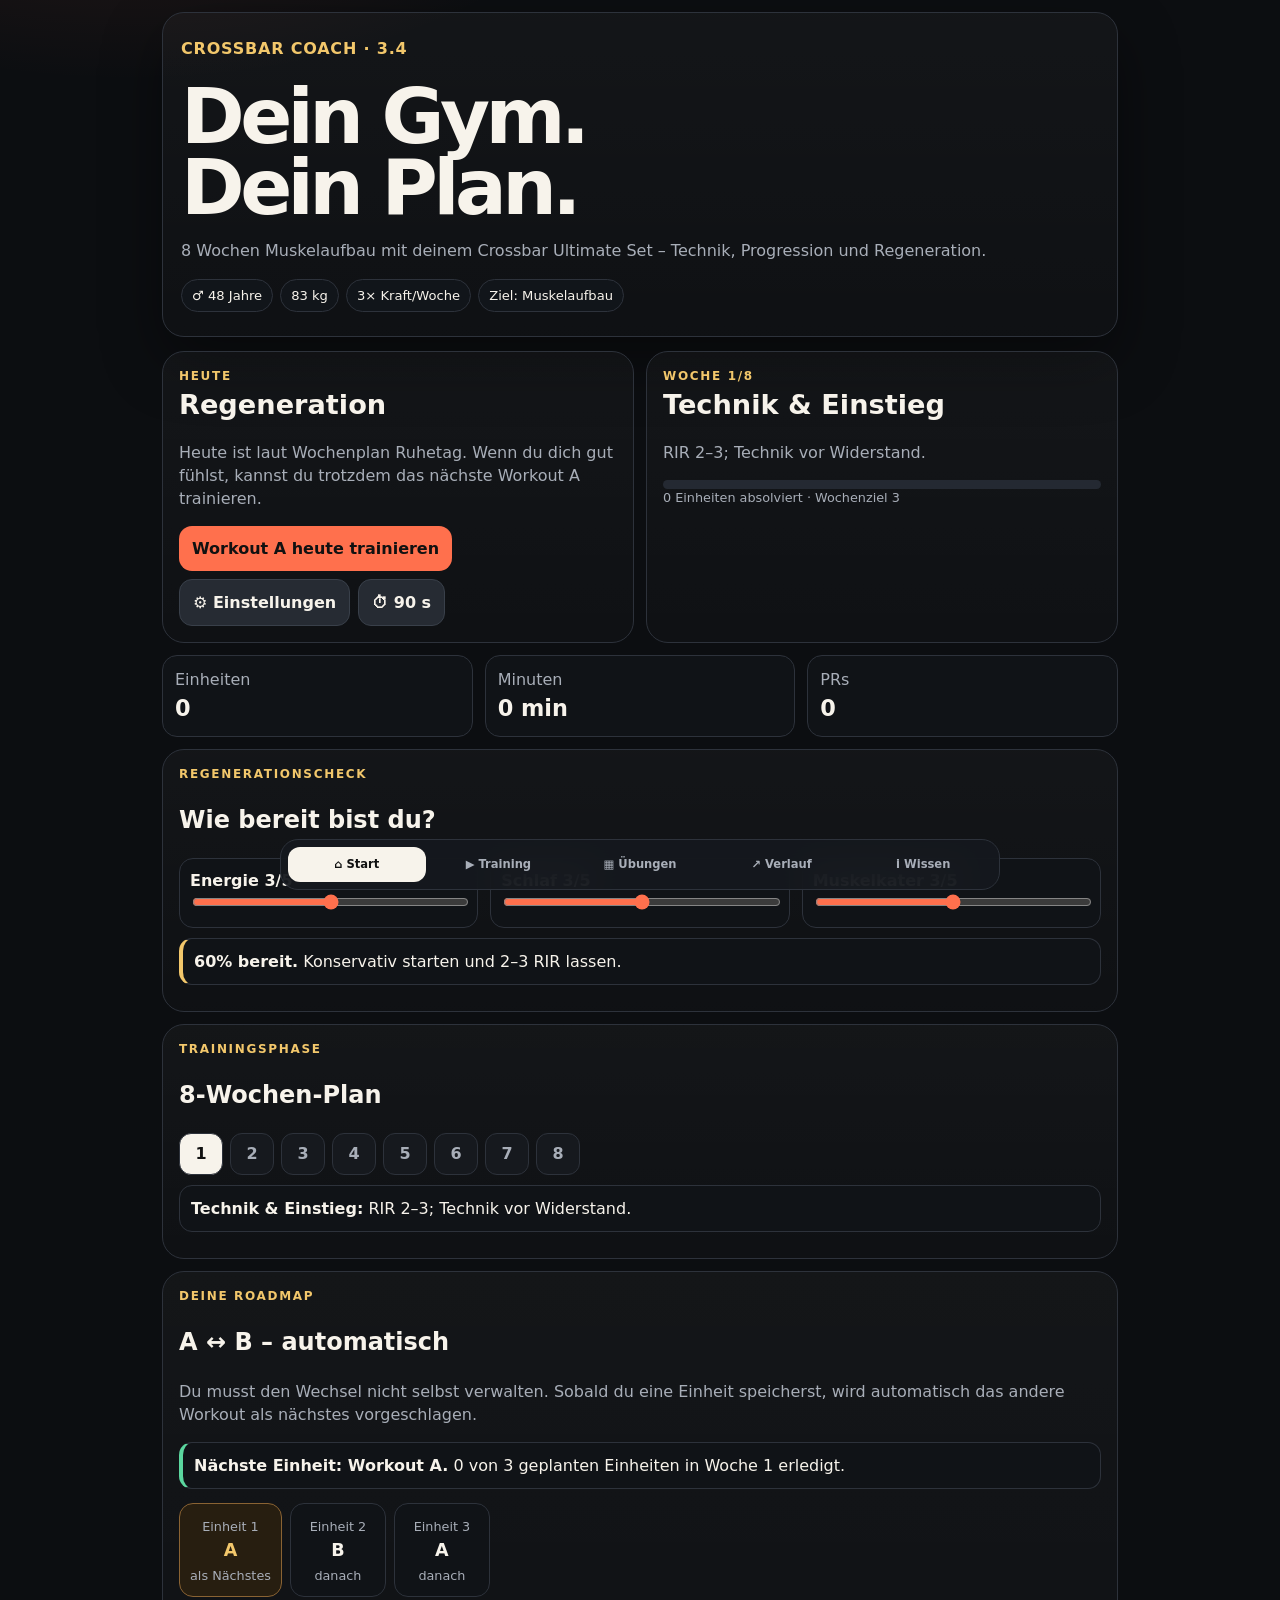
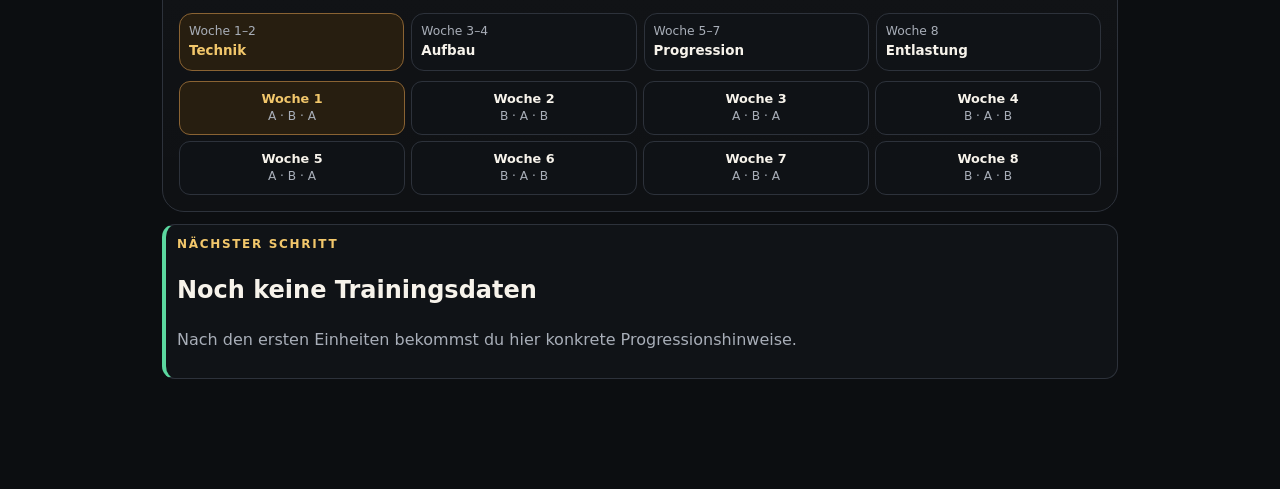
==== commit 72818e48: "Add ChatGPT training report export" ====
--- a/index.html
+++ b/index.html
@@ -4,211 +4,43 @@
 <meta charset="utf-8"><meta name="viewport" content="width=device-width,initial-scale=1,viewport-fit=cover"><meta name="theme-color" content="#0d0f12"><meta name="apple-mobile-web-app-capable" content="yes"><meta name="apple-mobile-web-app-title" content="Crossbar Coach">
 <title>Crossbar Coach</title>
 <style>
-:root{--bg:#0c0e11;--p:#16191e;--p2:#101317;--t:#f7f3eb;--m:#a8aeb8;--l:#2d323b;--a:#ff704d;--a2:#f2c76b;--ok:#5bd79f;--bad:#ff917d}
-*{box-sizing:border-box}html{scroll-behavior:smooth}body{margin:0;background:radial-gradient(900px 500px at 10% -10%,#ff704d24,transparent 58%),var(--bg);color:var(--t);font:16px/1.45 system-ui,-apple-system,Segoe UI,sans-serif;padding-bottom:88px}
-button,input,select,textarea{font:inherit}.wrap{max-width:980px;margin:auto;padding:12px}.hero,.card{border:1px solid var(--l);background:linear-gradient(180deg,#ffffff08,#ffffff03);border-radius:22px}.hero{padding:24px 18px;box-shadow:0 24px 60px #0006}
-.brand{font-weight:900;letter-spacing:.05em;color:var(--a2)}h1{font-size:clamp(2.4rem,9vw,4.8rem);line-height:.92;letter-spacing:-.06em;margin:22px 0 10px}.muted{color:var(--m)}
-.chips{display:flex;gap:7px;flex-wrap:wrap}.chip,.badge{border:1px solid var(--l);border-radius:999px;padding:6px 10px;background:#11151a;font-size:.82rem}
-.section{display:none;margin-top:14px}.section.active{display:block}.grid{display:grid;gap:12px}.two{grid-template-columns:repeat(2,minmax(0,1fr))}.three{grid-template-columns:repeat(3,minmax(0,1fr))}
-.card{padding:16px}.kicker{font-size:.75rem;text-transform:uppercase;letter-spacing:.14em;font-weight:800;color:var(--a2)}.big{font-size:1.7rem;font-weight:900}
-.btn{border:0;border-radius:13px;padding:11px 13px;font-weight:850;background:var(--a);color:#111;min-height:44px}.btn.s{background:#262b33;color:var(--t);border:1px solid #39404a}.btn.ok{background:var(--ok)}.btn.danger{background:#351c1c;color:#ffb2a5;border:1px solid #66302a}
-.actions{display:flex;gap:8px;flex-wrap:wrap}.stat{background:var(--p2);border:1px solid var(--l);border-radius:15px;padding:12px}.stat b{display:block;font-size:1.4rem}
-.range{background:var(--p2);border:1px solid var(--l);border-radius:14px;padding:10px}.range input{width:100%;accent-color:var(--a)}
-.call{border:1px solid var(--l);background:var(--p2);border-radius:13px;padding:11px;margin:10px 0}.call.ok{border-left:4px solid var(--ok)}.call.warn{border-left:4px solid var(--a2)}.call.bad{border-left:4px solid var(--bad)}
-.weekbar{display:flex;gap:7px;overflow:auto}.weekbar button{min-width:44px;height:42px;border-radius:12px;border:1px solid var(--l);background:var(--p);color:var(--m);font-weight:800}.weekbar button.on{background:var(--t);color:#111}
-.exercise{margin-top:10px;padding:0;overflow:hidden}.exercise summary{list-style:none;cursor:pointer;padding:13px;display:flex;justify-content:space-between;gap:10px;align-items:center}.exercise summary::-webkit-details-marker{display:none}.exercise .body{border-top:1px solid var(--l);padding:13px;background:#0002}.exname{font-weight:900}.meta{font-size:.8rem;color:var(--m)}
-ol{padding-left:20px}.sets{display:grid;gap:7px}.set{display:grid;grid-template-columns:30px 1fr 1fr 1fr 38px;gap:6px;align-items:center}.set input,.set select,.field{width:100%;background:#0f1216;color:var(--t);border:1px solid #343a44;border-radius:10px;padding:9px}.check{width:22px;height:22px;accent-color:var(--ok)}
-.nav{position:fixed;left:50%;bottom:max(10px,env(safe-area-inset-bottom));transform:translateX(-50%);width:min(720px,calc(100% - 18px));display:grid;grid-template-columns:repeat(5,1fr);gap:4px;padding:7px;background:#15191ee8;backdrop-filter:blur(18px);border:1px solid var(--l);border-radius:18px;z-index:30}.nav button{border:0;background:transparent;color:var(--m);border-radius:12px;padding:9px 4px;font-weight:750;font-size:.72rem}.nav button.on{background:var(--t);color:#111}
-.modal{position:fixed;inset:0;background:#050709f2;display:none;place-items:center;padding:14px;z-index:60}.modal.show{display:grid}.box{width:min(520px,100%);max-height:92vh;overflow:auto;background:var(--p);border:1px solid var(--l);border-radius:24px;padding:20px}.clock{font-size:4.2rem;font-weight:950;text-align:center;letter-spacing:-.06em}
-.log{display:grid;gap:8px}.logitem{background:var(--p2);border:1px solid var(--l);border-radius:13px;padding:11px}a{color:#ffd5ca}.progress{height:9px;background:#242932;border-radius:999px;overflow:hidden}.progress span{display:block;height:100%;background:linear-gradient(90deg,var(--a),var(--a2))}
-.daypick{display:flex;gap:7px;flex-wrap:wrap;margin:10px 0 15px}.daypick label{border:1px solid var(--l);background:var(--p2);border-radius:12px;padding:9px 11px}.daypick input{accent-color:var(--a)}.settingsrow{padding:12px 0;border-bottom:1px solid var(--l)}
-.route{display:flex;gap:8px;overflow:auto;padding:4px 0 7px}.routeStep{min-width:96px;border:1px solid var(--l);background:var(--p2);border-radius:14px;padding:10px;text-align:center}.routeStep b{display:block;font-size:1.1rem}.routeStep.done{border-color:#356e55;background:#10251c}.routeStep.done b{color:var(--ok)}.routeStep.next{border-color:#8a6333;background:#271e10}.routeStep.next b{color:var(--a2)}
-.phaseRoad{display:grid;grid-template-columns:repeat(4,1fr);gap:7px;margin-top:9px}.phaseBox{border:1px solid var(--l);background:var(--p2);border-radius:13px;padding:9px;font-size:.77rem;color:var(--m)}.phaseBox b{display:block;color:var(--t);font-size:.84rem}.phaseBox.active{border-color:#8a6333;background:#271e10}.phaseBox.active b{color:var(--a2)}
-.allWeeks{display:grid;grid-template-columns:repeat(4,1fr);gap:6px;margin-top:10px}.weekSeq{border:1px solid var(--l);background:#0f1216;border-radius:11px;padding:8px;text-align:center;font-size:.76rem;color:var(--m)}.weekSeq b{display:block;color:var(--t);font-size:.8rem}.weekSeq.active{border-color:#8a6333;background:#271e10}.weekSeq.active b{color:var(--a2)}
-@media(max-width:700px){.two,.three{grid-template-columns:1fr}.set{grid-template-columns:28px 1fr 1fr 1fr 34px}.hero{padding:21px 15px}.phaseRoad,.allWeeks{grid-template-columns:repeat(2,1fr)}}
-</style>
-</head>
-<body><div class="wrap">
-<header class="hero"><div class="brand">CROSSBAR COACH · 3.3</div><h1>Dein Gym.<br>Dein Plan.</h1><p class="muted">8 Wochen Muskelaufbau mit deinem Crossbar Ultimate Set – Technik, Progression und Regeneration.</p><div class="chips"><span class="chip">♂ 48 Jahre</span><span class="chip">83 kg</span><span class="chip" id="dayChip">3× Kraft/Woche</span><span class="chip">Ziel: Muskelaufbau</span></div></header>
-
+:root{--bg:#0c0e11;--p:#16191e;--p2:#101317;--t:#f7f3eb;--m:#a8aeb8;--l:#2d323b;--a:#ff704d;--a2:#f2c76b;--ok:#5bd79f;--bad:#ff917d}*{box-sizing:border-box}html{scroll-behavior:smooth}body{margin:0;background:radial-gradient(900px 500px at 10% -10%,#ff704d24,transparent 58%),var(--bg);color:var(--t);font:16px/1.45 system-ui,-apple-system,Segoe UI,sans-serif;padding-bottom:88px}button,input,select,textarea{font:inherit}.wrap{max-width:980px;margin:auto;padding:12px}.hero,.card{border:1px solid var(--l);background:linear-gradient(180deg,#ffffff08,#ffffff03);border-radius:22px}.hero{padding:24px 18px;box-shadow:0 24px 60px #0006}.brand{font-weight:900;letter-spacing:.05em;color:var(--a2)}h1{font-size:clamp(2.4rem,9vw,4.8rem);line-height:.92;letter-spacing:-.06em;margin:22px 0 10px}.muted{color:var(--m)}.chips{display:flex;gap:7px;flex-wrap:wrap}.chip,.badge{border:1px solid var(--l);border-radius:999px;padding:6px 10px;background:#11151a;font-size:.82rem}.section{display:none;margin-top:14px}.section.active{display:block}.grid{display:grid;gap:12px}.two{grid-template-columns:repeat(2,minmax(0,1fr))}.three{grid-template-columns:repeat(3,minmax(0,1fr))}.card{padding:16px}.kicker{font-size:.75rem;text-transform:uppercase;letter-spacing:.14em;font-weight:800;color:var(--a2)}.big{font-size:1.7rem;font-weight:900}.btn{border:0;border-radius:13px;padding:11px 13px;font-weight:850;background:var(--a);color:#111;min-height:44px}.btn.s{background:#262b33;color:var(--t);border:1px solid #39404a}.btn.ok{background:var(--ok)}.btn.danger{background:#351c1c;color:#ffb2a5;border:1px solid #66302a}.btn.ai{background:#d9ccff;color:#15101f}.actions{display:flex;gap:8px;flex-wrap:wrap}.stat{background:var(--p2);border:1px solid var(--l);border-radius:15px;padding:12px}.stat b{display:block;font-size:1.4rem}.range{background:var(--p2);border:1px solid var(--l);border-radius:14px;padding:10px}.range input{width:100%;accent-color:var(--a)}.call{border:1px solid var(--l);background:var(--p2);border-radius:13px;padding:11px;margin:10px 0}.call.ok{border-left:4px solid var(--ok)}.call.warn{border-left:4px solid var(--a2)}.call.bad{border-left:4px solid var(--bad)}.weekbar{display:flex;gap:7px;overflow:auto}.weekbar button{min-width:44px;height:42px;border-radius:12px;border:1px solid var(--l);background:var(--p);color:var(--m);font-weight:800}.weekbar button.on{background:var(--t);color:#111}.exercise{margin-top:10px;padding:0;overflow:hidden}.exercise summary{list-style:none;cursor:pointer;padding:13px;display:flex;justify-content:space-between;gap:10px;align-items:center}.exercise summary::-webkit-details-marker{display:none}.exercise .body{border-top:1px solid var(--l);padding:13px;background:#0002}.exname{font-weight:900}.meta{font-size:.8rem;color:var(--m)}ol{padding-left:20px}.sets{display:grid;gap:7px}.set{display:grid;grid-template-columns:30px 1fr 1fr 1fr 38px;gap:6px;align-items:center}.set input,.set select,.field{width:100%;background:#0f1216;color:var(--t);border:1px solid #343a44;border-radius:10px;padding:9px}.check{width:22px;height:22px;accent-color:var(--ok)}.nav{position:fixed;left:50%;bottom:max(10px,env(safe-area-inset-bottom));transform:translateX(-50%);width:min(720px,calc(100% - 18px));display:grid;grid-template-columns:repeat(5,1fr);gap:4px;padding:7px;background:#15191ee8;backdrop-filter:blur(18px);border:1px solid var(--l);border-radius:18px;z-index:30}.nav button{border:0;background:transparent;color:var(--m);border-radius:12px;padding:9px 4px;font-weight:750;font-size:.72rem}.nav button.on{background:var(--t);color:#111}.modal{position:fixed;inset:0;background:#050709f2;display:none;place-items:center;padding:14px;z-index:60}.modal.show{display:grid}.box{width:min(520px,100%);max-height:92vh;overflow:auto;background:var(--p);border:1px solid var(--l);border-radius:24px;padding:20px}.clock{font-size:4.2rem;font-weight:950;text-align:center;letter-spacing:-.06em}.log{display:grid;gap:8px}.logitem{background:var(--p2);border:1px solid var(--l);border-radius:13px;padding:11px}a{color:#ffd5ca}.progress{height:9px;background:#242932;border-radius:999px;overflow:hidden}.progress span{display:block;height:100%;background:linear-gradient(90deg,var(--a),var(--a2))}.daypick{display:flex;gap:7px;flex-wrap:wrap;margin:10px 0 15px}.daypick label{border:1px solid var(--l);background:var(--p2);border-radius:12px;padding:9px 11px}.daypick input{accent-color:var(--a)}.settingsrow{padding:12px 0;border-bottom:1px solid var(--l)}.route{display:flex;gap:8px;overflow:auto;padding:4px 0 7px}.routeStep{min-width:96px;border:1px solid var(--l);background:var(--p2);border-radius:14px;padding:10px;text-align:center}.routeStep b{display:block;font-size:1.1rem}.routeStep.done{border-color:#356e55;background:#10251c}.routeStep.done b{color:var(--ok)}.routeStep.next{border-color:#8a6333;background:#271e10}.routeStep.next b{color:var(--a2)}.phaseRoad{display:grid;grid-template-columns:repeat(4,1fr);gap:7px;margin-top:9px}.phaseBox{border:1px solid var(--l);background:var(--p2);border-radius:13px;padding:9px;font-size:.77rem;color:var(--m)}.phaseBox b{display:block;color:var(--t);font-size:.84rem}.phaseBox.active{border-color:#8a6333;background:#271e10}.phaseBox.active b{color:var(--a2)}.allWeeks{display:grid;grid-template-columns:repeat(4,1fr);gap:6px;margin-top:10px}.weekSeq{border:1px solid var(--l);background:#0f1216;border-radius:11px;padding:8px;text-align:center;font-size:.76rem;color:var(--m)}.weekSeq b{display:block;color:var(--t);font-size:.8rem}.weekSeq.active{border-color:#8a6333;background:#271e10}.weekSeq.active b{color:var(--a2)}.aiCard{border-color:#51466d;background:linear-gradient(180deg,#251f341c,#ffffff03)}@media(max-width:700px){.two,.three{grid-template-columns:1fr}.set{grid-template-columns:28px 1fr 1fr 1fr 34px}.hero{padding:21px 15px}.phaseRoad,.allWeeks{grid-template-columns:repeat(2,1fr)}}
+</style></head><body><div class="wrap">
+<header class="hero"><div class="brand">CROSSBAR COACH · 3.4</div><h1>Dein Gym.<br>Dein Plan.</h1><p class="muted">8 Wochen Muskelaufbau mit deinem Crossbar Ultimate Set – Technik, Progression und Regeneration.</p><div class="chips"><span class="chip">♂ 48 Jahre</span><span class="chip">83 kg</span><span class="chip" id="dayChip">3× Kraft/Woche</span><span class="chip">Ziel: Muskelaufbau</span></div></header>
 <section id="home" class="section active">
 <div class="grid two"><div class="card"><div class="kicker">Heute</div><div class="big" id="todayTitle"></div><p class="muted" id="todayText"></p><div class="actions"><button class="btn" id="todayBtn">Training</button><button class="btn s" onclick="openSettings()">⚙ Einstellungen</button><button class="btn s" onclick="openTimer(90)">⏱ 90 s</button></div></div><div class="card"><div class="kicker">Woche <span id="wn">1</span>/8</div><div class="big" id="phaseName"></div><p class="muted" id="phaseText"></p><div class="progress"><span id="wp"></span></div><div class="meta" id="wpt"></div></div></div>
 <div class="grid three" style="margin-top:12px"><div class="stat"><span class="muted">Einheiten</span><b id="st1">0</b></div><div class="stat"><span class="muted">Minuten</span><b id="st2">0</b></div><div class="stat"><span class="muted">PRs</span><b id="st3">0</b></div></div>
-
 <div class="card" style="margin-top:12px"><div class="kicker">Regenerationscheck</div><h2>Wie bereit bist du?</h2><div class="grid three"><div class="range"><b>Energie <span id="ev">3</span>/5</b><input id="energy" type="range" min="1" max="5" value="3"></div><div class="range"><b>Schlaf <span id="sv">3</span>/5</b><input id="sleep" type="range" min="1" max="5" value="3"></div><div class="range"><b>Muskelkater <span id="mv">3</span>/5</b><input id="sore" type="range" min="1" max="5" value="3"></div></div><div id="ready" class="call"></div></div>
-
 <div class="card" style="margin-top:12px"><div class="kicker">Trainingsphase</div><h2>8‑Wochen‑Plan</h2><div class="weekbar" id="weeks"></div><div class="call" id="weekAdvice"></div></div>
-
 <div class="card" style="margin-top:12px"><div class="kicker">Deine Roadmap</div><h2>A ↔ B – automatisch</h2><p class="muted">Du musst den Wechsel nicht selbst verwalten. Sobald du eine Einheit speicherst, wird automatisch das andere Workout als nächstes vorgeschlagen.</p><div id="roadNow" class="call ok"></div><div class="route" id="roadWeek"></div><div class="phaseRoad" id="phaseRoad"></div><div class="allWeeks" id="allWeeks"></div></div>
-
 <div class="card call ok" style="margin-top:12px"><div class="kicker">Nächster Schritt</div><h2 id="nextRec">Noch keine Trainingsdaten</h2><p class="muted" id="nextRecText">Nach den ersten Einheiten bekommst du hier konkrete Progressionshinweise.</p></div>
 </section>
-
 <section id="training" class="section"><div class="card"><div class="kicker">Training</div><h2>Workout A / B</h2><p class="muted">A und B wechseln sich ab. Deine Wochentage sind nur eine Planungshilfe: Du kannst jederzeit trainieren. Verpasst du einen Termin, beim nächsten Mal einfach mit dem nächsten Workout weitermachen.</p><div class="actions"><button class="btn" onclick="showWorkout(nextWorkout())">Nächstes Workout öffnen</button><button class="btn s" onclick="showWorkout('A')">A</button><button class="btn s" onclick="showWorkout('B')">B</button><button class="btn s" onclick="openSettings()">⚙ Trainingstage</button></div></div><div id="workA"></div><div id="workB" style="display:none"></div></section>
-
 <section id="library" class="section"><div class="card"><div class="kicker">Übungen</div><h2>Technik-Bibliothek</h2><p class="muted">Jede Übung mit Aufbau, Ausführung, Fehlern und direktem Link zur offiziellen Crossbar-Seite.</p></div><div id="lib"></div></section>
-
-<section id="progress" class="section"><div class="card"><div class="kicker">Bestleistungen</div><h2>PRs</h2><div id="prs" class="log"></div></div><div class="card" style="margin-top:12px"><div class="kicker">Trainingstagebuch</div><h2>Verlauf</h2><div class="actions"><button class="btn s" onclick="backup()">⬇ Backup</button><button class="btn s" onclick="document.getElementById('imp').click()">⬆ Import</button><button class="btn danger" onclick="resetAll()">↺ Alles zurücksetzen</button><input id="imp" type="file" accept=".json" hidden></div><div id="log" class="log" style="margin-top:10px"></div></div></section>
-
+<section id="progress" class="section">
+<div class="card aiCard"><div class="kicker">Auswertung</div><h2>🤖 Bericht für ChatGPT</h2><p>Erstellt eine kompakte Auswertungsdatei mit deinen Einheiten, Bandentwicklung, Wiederholungen, RIR, PRs, Regeneration und auffälligen Trends.</p><p class="muted">Empfohlen nach Einheit 3 sowie nach Woche 2, 4, 6 und 8. Lade die erzeugte JSON-Datei anschließend hier im Chat hoch.</p><div class="actions"><button class="btn ai" onclick="chatgptReport()">🤖 Auswertung für ChatGPT erstellen</button></div><div class="call" id="reportHint">Aktuell sind <b>0</b> gespeicherte Einheiten für eine Auswertung vorhanden.</div></div>
+<div class="card" style="margin-top:12px"><div class="kicker">Bestleistungen</div><h2>PRs</h2><div id="prs" class="log"></div></div><div class="card" style="margin-top:12px"><div class="kicker">Trainingstagebuch</div><h2>Verlauf</h2><div class="actions"><button class="btn s" onclick="backup()">⬇ Backup</button><button class="btn s" onclick="document.getElementById('imp').click()">⬆ Import</button><button class="btn danger" onclick="resetAll()">↺ Alles zurücksetzen</button><input id="imp" type="file" accept=".json" hidden></div><div id="log" class="log" style="margin-top:10px"></div></div></section>
 <section id="wissen" class="section"><div class="grid two"><div class="card"><div class="kicker">RIR</div><h2>Reps in Reserve</h2><p><b>RIR 3</b> = ungefähr 3 saubere Wiederholungen wären noch gegangen. <b>RIR 0</b> = keine weitere saubere Wiederholung möglich.</p><p class="muted">In Woche 1–2 meist RIR 2–3 anpeilen.</p></div><div class="card"><div class="kicker">Regeneration</div><h2>Nicht jeden Tag hart</h2><p>3 Ganzkörpereinheiten pro Woche sind dein Grundmodell. Die gewählten Trainingstage sind eine Orientierung – kein Zwang.</p></div></div><div class="card" style="margin-top:12px"><div class="kicker">Bänder</div><h2>Richtwerte</h2><p>Weiß ≈ 9 kg · Rot ≈ 12 kg · Grün ≈ 22 kg · Blau ≈ 45 kg. Der reale Widerstand steigt mit der Dehnung.</p></div></section>
 </div>
-
 <nav class="nav"><button class="on" data-tab="home">⌂ Start</button><button data-tab="training">▶ Training</button><button data-tab="library">▦ Übungen</button><button data-tab="progress">↗ Verlauf</button><button data-tab="wissen">i Wissen</button></nav>
-
 <div class="modal" id="timer"><div class="box"><div class="kicker">Satzpause</div><div class="clock" id="clock">01:30</div><div class="actions" style="justify-content:center"><button class="btn s" onclick="remaining+=30;tick()">+30 s</button><button class="btn" onclick="closeTimer()">Fertig</button></div></div></div>
-
 <div class="modal" id="settings"><div class="box"><div class="kicker">Einstellungen</div><h2>Trainingstage & Daten</h2><p class="muted">Die Tage steuern nur, ob auf der Startseite „Training“ oder „Regeneration“ erscheint. Trainieren kannst du jederzeit.</p><div class="settingsrow"><b>Geplante Trainingstage</b><div class="daypick" id="dayPick"></div><button class="btn" onclick="saveSettings()">Trainingstage speichern</button></div><div class="settingsrow"><b>Trainingsdaten sichern</b><p class="muted">Vor einem Reset kannst du optional ein Backup exportieren.</p><div class="actions"><button class="btn s" onclick="backup()">⬇ Backup</button><button class="btn s" onclick="document.getElementById('imp').click()">⬆ Import</button></div></div><div class="settingsrow"><b>Komplett neu starten</b><p class="muted">Löscht Einheiten, PRs, Satzdaten, Regenerationswerte und setzt den Plan auf Woche 1 zurück.</p><button class="btn danger" onclick="resetAll()">↺ Alle Trainingsdaten löschen</button></div><div class="actions" style="margin-top:14px"><button class="btn s" onclick="closeSettings()">Schließen</button></div></div></div>
-
 <script>
 const P={legs:'https://crossbar-gym.com/pages/beine-workout',chest:'https://crossbar-gym.com/pages/brust-workout',back:'https://crossbar-gym.com/pages/rucken-workout',shoulder:'https://crossbar-gym.com/pages/schulter-workout',biceps:'https://crossbar-gym.com/pages/bizeps-workout',triceps:'https://crossbar-gym.com/pages/trizeps-workout',anchor:'https://crossbar-gym.com/pages/verwendung-turanker'};
-const E={
-squat:['Kniebeuge','Beine · Gesäß','legs',[8,15],'Grün testen; bei Technikverlust Rot',['Band mittig unter beide Füße.','Füße schulterbreit, Spitzen leicht außen.','Crossbar sicher in der Ellenbeuge; Bauch fest.'],['Hüfte nach hinten/unten.','Knie folgen den Fußspitzen.','Fersen unten, kontrolliert hoch.'],'Knie nicht nach innen; Rücken nicht rund.'],
-push:['Liegestütze','Brust · Trizeps · Core','chest',[8,15],'Leicht beginnen',['Crossbar/Docks nach offiziellem Clip.','Körper als stabile Linie.','Bauch und Gesäß fest.'],['Brust kontrolliert absenken.','Ellbogen nicht 90° seitlich.','Boden aktiv wegdrücken.'],'Nicht mit Kopf oder Hüfte vorweg absinken.'],
-row:['Rudern sitzend','Rücken · Bizeps','back',[8,15],'Rot oder Grün',['Brust aufrichten.','Schultern tief.','Arme lang starten.'],['Stange Richtung Bauch.','Schulterblätter zusammen.','2–3 s zurück.'],'Nicht aus dem unteren Rücken reißen.'],
-press:['Schulterdrücken','Schulter · Trizeps','shoulder',[8,15],'Weiß oder Rot',['Band unter beide Füße.','Stange Schulterhöhe.','Bauch und Gesäß fest.'],['Über Kopf drücken.','Rippen unten halten.','Langsam zurück.'],'Kein starkes Hohlkreuz.'],
-curl:['Bizeps Curl','Bizeps','biceps',[10,15],'Weiß oder Rot',['Auf Band stehen.','Ellenbogen dicht am Körper.','Aufrecht stehen.'],['Hochcurlen.','Oben kurz halten.','Langsam ablassen.'],'Nicht schwingen.'],
-tri:['French Press','Trizeps','triceps',[10,15],'Weiß, später Rot',['Aufbau nach offiziellem Clip.','Oberarme stabil.','Bauch fest.'],['Ellenbogen strecken.','Oben anspannen.','Kontrolliert zurück.'],'Nicht mit Oberkörper wippen.'],
-core:['Beinzug Core','Core · Hüftbeuger','legs',[12,20],'Sehr leicht',['Fußschlaufen sicher.','Rumpf stabil.','Clip zuerst ansehen.'],['Bein(e) heranziehen.','Becken stabil.','Langsam zurück.'],'Kein Schwung.'],
-dead:['Sumo Deadlift','Gesäß · hintere Kette','legs',[8,15],'Grün; Blau später',['Breiter Stand.','Stange dicht am Körper.','Rücken neutral.'],['Hüfte zurück/unten.','Boden wegdrücken.','Oben aufrecht.'],'Nicht rund ziehen.'],
-chest:['Brustdrücken Türanker','Brust · Trizeps','chest',[8,15],'Weiß oder Rot',['Türanker sicher montieren.','Anker hinter dir.','Versetzter Stand.'],['Nach vorn drücken.','Schultern tief.','Langsam zurück.'],'Tür und Zugrichtung vorher prüfen.'],
-lat:['Latzug Türanker','Lat · Rücken · Bizeps','back',[8,15],'Rot',['Türanker oben.','Stabil knien/sitzen.','Brust leicht anheben.'],['Ellbogen Richtung Rippen.','Kontrolliert ziehen.','Langsam hochlassen.'],'Nicht nach hinten reißen.'],
-rev:['Reverse Butterfly','Hintere Schulter · Rücken','back',[12,20],'Weiß oder Rot',['Leicht starten.','Rumpf stabil.','Nacken lang.'],['Arme außen/hinten.','Schulterblätter zusammen.','Langsam zurück.'],'Lieber leichter als schwingen.'],
-front:['Front Pull','Schulter · oberer Rücken','shoulder',[10,15],'Weiß oder Rot',['Band unter Füßen.','Stange vor Körper.','Bauch fest.'],['Kontrolliert hochziehen.','Ellbogen führen.','Langsam absenken.'],'Nicht mit Schwung.'],
-hammer:['Hammer Curl','Bizeps · Unterarm','biceps',[10,15],'Weiß oder Rot',['Neutraler Griff.','Ellenbogen nah.','Rumpf ruhig.'],['Hochcurlen.','Kurz halten.','Langsam ablassen.'],'Ellenbogen nicht vorziehen.'],
-tri2:['Trizeps Press','Trizeps','triceps',[10,15],'Weiß oder Rot',['Aufbau nach Clip.','Oberarme stabil.','Bauch fest.'],['Strecken.','Kurz anspannen.','Kontrolliert zurück.'],'Kein Schwung.']};
-
+const E={squat:['Kniebeuge','Beine · Gesäß','legs',[8,15],'Grün testen; bei Technikverlust Rot',['Band mittig unter beide Füße.','Füße schulterbreit, Spitzen leicht außen.','Crossbar sicher in der Ellenbeuge; Bauch fest.'],['Hüfte nach hinten/unten.','Knie folgen den Fußspitzen.','Fersen unten, kontrolliert hoch.'],'Knie nicht nach innen; Rücken nicht rund.'],push:['Liegestütze','Brust · Trizeps · Core','chest',[8,15],'Leicht beginnen',['Crossbar/Docks nach offiziellem Clip.','Körper als stabile Linie.','Bauch und Gesäß fest.'],['Brust kontrolliert absenken.','Ellbogen nicht 90° seitlich.','Boden aktiv wegdrücken.'],'Nicht mit Kopf oder Hüfte vorweg absinken.'],row:['Rudern sitzend','Rücken · Bizeps','back',[8,15],'Rot oder Grün',['Brust aufrichten.','Schultern tief.','Arme lang starten.'],['Stange Richtung Bauch.','Schulterblätter zusammen.','2–3 s zurück.'],'Nicht aus dem unteren Rücken reißen.'],press:['Schulterdrücken','Schulter · Trizeps','shoulder',[8,15],'Weiß oder Rot',['Band unter beide Füße.','Stange Schulterhöhe.','Bauch und Gesäß fest.'],['Über Kopf drücken.','Rippen unten halten.','Langsam zurück.'],'Kein starkes Hohlkreuz.'],curl:['Bizeps Curl','Bizeps','biceps',[10,15],'Weiß oder Rot',['Auf Band stehen.','Ellenbogen dicht am Körper.','Aufrecht stehen.'],['Hochcurlen.','Oben kurz halten.','Langsam ablassen.'],'Nicht schwingen.'],tri:['French Press','Trizeps','triceps',[10,15],'Weiß, später Rot',['Aufbau nach offiziellem Clip.','Oberarme stabil.','Bauch fest.'],['Ellenbogen strecken.','Oben anspannen.','Kontrolliert zurück.'],'Nicht mit Oberkörper wippen.'],core:['Beinzug Core','Core · Hüftbeuger','legs',[12,20],'Sehr leicht',['Fußschlaufen sicher.','Rumpf stabil.','Clip zuerst ansehen.'],['Bein(e) heranziehen.','Becken stabil.','Langsam zurück.'],'Kein Schwung.'],dead:['Sumo Deadlift','Gesäß · hintere Kette','legs',[8,15],'Grün; Blau später',['Breiter Stand.','Stange dicht am Körper.','Rücken neutral.'],['Hüfte zurück/unten.','Boden wegdrücken.','Oben aufrecht.'],'Nicht rund ziehen.'],chest:['Brustdrücken Türanker','Brust · Trizeps','chest',[8,15],'Weiß oder Rot',['Türanker sicher montieren.','Anker hinter dir.','Versetzter Stand.'],['Nach vorn drücken.','Schultern tief.','Langsam zurück.'],'Tür und Zugrichtung vorher prüfen.'],lat:['Latzug Türanker','Lat · Rücken · Bizeps','back',[8,15],'Rot',['Türanker oben.','Stabil knien/sitzen.','Brust leicht anheben.'],['Ellbogen Richtung Rippen.','Kontrolliert ziehen.','Langsam hochlassen.'],'Nicht nach hinten reißen.'],rev:['Reverse Butterfly','Hintere Schulter · Rücken','back',[12,20],'Weiß oder Rot',['Leicht starten.','Rumpf stabil.','Nacken lang.'],['Arme außen/hinten.','Schulterblätter zusammen.','Langsam zurück.'],'Lieber leichter als schwingen.'],front:['Front Pull','Schulter · oberer Rücken','shoulder',[10,15],'Weiß oder Rot',['Band unter Füßen.','Stange vor Körper.','Bauch fest.'],['Kontrolliert hochziehen.','Ellbogen führen.','Langsam absenken.'],'Nicht mit Schwung.'],hammer:['Hammer Curl','Bizeps · Unterarm','biceps',[10,15],'Weiß oder Rot',['Neutraler Griff.','Ellenbogen nah.','Rumpf ruhig.'],['Hochcurlen.','Kurz halten.','Langsam ablassen.'],'Ellenbogen nicht vorziehen.'],tri2:['Trizeps Press','Trizeps','triceps',[10,15],'Weiß oder Rot',['Aufbau nach Clip.','Oberarme stabil.','Bauch fest.'],['Strecken.','Kurz anspannen.','Kontrolliert zurück.'],'Kein Schwung.']};
 const A=['squat','push','row','press','curl','tri','core'],B=['dead','chest','lat','rev','front','hammer','tri2'],main=new Set(['squat','push','row','press','dead','chest','lat']),DAYS=['So','Mo','Di','Mi','Do','Fr','Sa'];
-
-function def(){return{week:1,logs:[],draft:{},prs:{},ready:{energy:3,sleep:3,sore:3},settings:{days:[1,3,5]}}}
-let S;
-try{S=JSON.parse(localStorage.getItem('crossbarCoachWeb')||'null')||def()}catch(e){S=def()}
-S.settings=S.settings||{days:[1,3,5]};
-S.settings.days=Array.isArray(S.settings.days)&&S.settings.days.length?S.settings.days:[1,3,5];
-S.logs=S.logs||[];S.draft=S.draft||{};S.prs=S.prs||{};S.ready=S.ready||{energy:3,sleep:3,sore:3};
-
-function save(){localStorage.setItem('crossbarCoachWeb',JSON.stringify(S));stats()}
-function ph(w){if(w<=2)return['Technik & Einstieg',2,2,90,'RIR 2–3; Technik vor Widerstand.'];if(w<=4)return['Volumen aufbauen',3,2,90,'Grundübungen 3 Sätze, sauber weiterarbeiten.'];if(w<=7)return['Progression',3,3,105,'Erst Wiederholungen, dann Widerstand steigern.'];return['Entlastung',2,2,90,'Bewusst leichter, deutlich mehr Reserve.']}
-function last(){return S.logs[0]?.workout||null}
-function nextWorkout(){return last()==='A'?'B':'A'}
-
-function card(id,w,i,lib=false){
- let e=E[id],p=ph(S.week),sets=main.has(id)?p[1]:p[2],key=S.week+'-'+w+'-'+id,d=S.draft[key]||{},rows='';
- if(!lib){
-  for(let n=0;n<sets;n++){
-   let x=d.sets?.[n]||{};
-   rows+=`<div class="set"><b>${n+1}</b><input inputmode="numeric" placeholder="Wdh." value="${x.reps||''}" onchange="sd('${key}',${n},'reps',this.value)"><select onchange="sd('${key}',${n},'band',this.value)">${['','Weiß','Rot','Grün','Blau'].map(v=>`<option ${x.band===v?'selected':''}>${v||'Band'}</option>`).join('')}</select><select onchange="sd('${key}',${n},'rir',this.value)">${['','0','1','2','3','4+'].map(v=>`<option ${x.rir===v?'selected':''}>${v===''?'RIR':v}</option>`).join('')}</select><input class="check" type="checkbox" ${x.done?'checked':''} onchange="sd('${key}',${n},'done',this.checked);if(this.checked)openTimer(${p[3]})"></div>`
-  }
- }
- return`<details class="card exercise"><summary><div><div class="exname">${i+1}. ${e[0]}</div><div class="meta">${e[1]} · ${lib?'Technik':sets+' Sätze · '+e[3][0]+'–'+e[3][1]+' Wdh.'}</div></div><b>⌄</b></summary><div class="body"><div class="call"><b>Start:</b> ${e[4]}</div><div class="grid two"><div><b>Aufbau</b><ol>${e[5].map(x=>'<li>'+x+'</li>').join('')}</ol></div><div><b>Ausführung</b><ol>${e[6].map(x=>'<li>'+x+'</li>').join('')}</ol></div></div><div class="call warn"><b>Fehler:</b> ${e[7]}</div><div class="actions"><a class="btn" target="_blank" href="${P[e[2]]}">🎥 Offizielles Video</a>${['chest','lat'].includes(id)?`<a class="btn s" target="_blank" href="${P.anchor}">🚪 Türanker</a>`:''}</div>${lib?'':`<hr><div class="sets">${rows}</div>`}</div></details>`
-}
-function sd(k,n,f,v){S.draft[k]??={sets:[]};S.draft[k].sets??=[];S.draft[k].sets[n]??={};S.draft[k].sets[n][f]=v;save()}
-function renderWork(w){let p=ph(S.week),ids=w==='A'?A:B,el=document.getElementById('work'+w);el.innerHTML=`<div class="card" style="margin-top:12px"><div class="kicker">Workout ${w}</div><h2>${w==='A'?'Basis & Druck':'Zug & Variation'}</h2><button class="btn ok" onclick="finish('${w}')">✓ Einheit speichern</button></div>`+ids.map((id,i)=>card(id,w,i)).join('')}
-function showWorkout(w){document.getElementById('workA').style.display=w==='A'?'block':'none';document.getElementById('workB').style.display=w==='B'?'block':'none';tab('training')}
-
-function finish(w){
- let ids=w==='A'?A:B,entries={};ids.forEach(id=>entries[id]=S.draft[S.week+'-'+w+'-'+id]||{});
- let feeling=prompt('Wie fühlst du dich nach dem Training? 1–5','3');if(feeling===null)return;
- let dur=prompt('Trainingsdauer in Minuten?','50');if(dur===null)return;
- let log={date:new Date().toISOString(),week:S.week,workout:w,entries,duration:+dur||0,feeling:+feeling||3};
- S.logs.unshift(log);
- Object.entries(entries).forEach(([id,en])=>(en.sets||[]).filter(x=>x.done&&x.reps).forEach(x=>{
-  let score=(['','Weiß','Rot','Grün','Blau'].indexOf(x.band))*100+(+x.reps),o=S.prs[id],os=o?(['','Weiß','Rot','Grün','Blau'].indexOf(o.band))*100+o.reps:-1;
-  if(score>os)S.prs[id]={band:x.band,reps:+x.reps,date:log.date}
- }));
- save();render();alert('Workout gespeichert.')
-}
-
-function readiness(){
- let e=+energy.value,s=+sleep.value,m=+sore.value;S.ready={energy:e,sleep:s,sore:m};
- ev.textContent=e;sv.textContent=s;mv.textContent=m;
- let z=Math.round((e+s+(6-m))/15*100);
- ready.className='call '+(z>=75?'ok':z>=55?'warn':'bad');
- ready.innerHTML='<b>'+z+'% bereit.</b> '+(z>=75?'Plan normal trainieren.':z>=55?'Konservativ starten und 2–3 RIR lassen.':'Heute eher Regeneration oder deutlich reduzieren.');
- save()
-}
-
-function today(){
- let d=new Date().getDay(),planned=S.settings.days.includes(d),n=nextWorkout();
- todayTitle.textContent=planned?'Workout '+n:'Regeneration';
- todayText.textContent=planned?'Geplanter Krafttag. Nächstes Workout: '+n+'.':'Heute ist laut Wochenplan Ruhetag. Wenn du dich gut fühlst, kannst du trotzdem das nächste Workout '+n+' trainieren.';
- todayBtn.textContent=planned?'Workout '+n+' öffnen':'Workout '+n+' heute trainieren';
- todayBtn.onclick=()=>showWorkout(n);
- dayChip.textContent=S.settings.days.length+'× Kraft/Woche'
-}
-
-function stats(){
- st1.textContent=S.logs.length;
- st2.textContent=S.logs.reduce((a,l)=>a+(l.duration||0),0)+' min';
- st3.textContent=Object.keys(S.prs).length;
- let c=S.logs.filter(l=>l.week===S.week).length;
- wp.style.width=Math.min(100,c/3*100)+'%';
- wpt.textContent=c+' Einheiten absolviert · Wochenziel 3'
-}
-
-function rec(){
- nextRec.textContent='Noch keine Trainingsdaten';
- nextRecText.textContent='Nach den ersten Einheiten bekommst du hier konkrete Progressionshinweise.';
- for(let id of [...A,...B]){
-  for(let l of S.logs){
-   let en=l.entries?.[id],e=E[id];
-   if(!en?.sets)continue;
-   let ss=en.sets.filter(x=>x.done&&x.reps);
-   if(!ss.length)continue;
-   let av=ss.reduce((a,x)=>a+(+x.reps),0)/ss.length,rr=ss.map(x=>x.rir==='4+'?4:+x.rir).filter(Number.isFinite),ar=rr.length?rr.reduce((a,b)=>a+b,0)/rr.length:null;
-   nextRec.textContent=e[0];
-   nextRecText.textContent=av>=e[3][1]&&ar>=2?'Oberes Ende erreicht und noch Reserve: nächstes Mal vorsichtig mehr Widerstand testen.':ar!==null&&ar<=.5?'Sehr nah am Limit: gleiches Band behalten.':'Gleiches Band behalten und zuerst Wiederholungen steigern.';
-   return
-  }
- }
-}
-
-function roadmap(){
- let current=[...S.logs].filter(l=>l.week===S.week).reverse();
- let completed=current.map(l=>l.workout).filter(x=>x==='A'||x==='B');
- let slots=completed.slice(0,3).map((w,i)=>({w,done:true,label:'Einheit '+(i+1)}));
- let n=nextWorkout();
- while(slots.length<3){slots.push({w:n,done:false,label:'Einheit '+(slots.length+1)});n=n==='A'?'B':'A'}
- roadWeek.innerHTML=slots.map((x,i)=>`<div class="routeStep ${x.done?'done':(!x.done&&i===Math.min(completed.length,2)?'next':'')}"><span class="meta">${x.label}</span><b>${x.w}${x.done?' ✓':''}</b><span class="meta">${x.done?'erledigt':(i===Math.min(completed.length,2)?'als Nächstes':'danach')}</span></div>`).join('');
- let next=nextWorkout();
- roadNow.innerHTML='<b>Nächste Einheit: Workout '+next+'.</b> '+completed.length+' von 3 geplanten Einheiten in Woche '+S.week+' erledigt.';
- let phases=[['Woche 1–2','Technik'],['Woche 3–4','Aufbau'],['Woche 5–7','Progression'],['Woche 8','Entlastung']];
- let active=S.week<=2?0:S.week<=4?1:S.week<=7?2:3;
- phaseRoad.innerHTML=phases.map((x,i)=>`<div class="phaseBox ${i===active?'active':''}"><span>${x[0]}</span><b>${x[1]}</b></div>`).join('');
- allWeeks.innerHTML=Array.from({length:8},(_,i)=>{let w=i+1,start=w%2===1?'A':'B',seq=start==='A'?'A · B · A':'B · A · B';return `<div class="weekSeq ${w===S.week?'active':''}"><b>Woche ${w}</b>${seq}</div>`}).join('')
-}
-
-function openSettings(){dayPick.innerHTML='';DAYS.forEach((name,i)=>{dayPick.innerHTML+=`<label><input type="checkbox" value="${i}" ${S.settings.days.includes(i)?'checked':''}> ${name}</label>`});settings.classList.add('show')}
-function closeSettings(){settings.classList.remove('show')}
-function saveSettings(){let days=[...document.querySelectorAll('#dayPick input:checked')].map(x=>+x.value);if(!days.length){alert('Bitte mindestens einen Trainingstag auswählen.');return}S.settings.days=days;save();closeSettings();render()}
-function resetAll(){if(!confirm('Wirklich ALLE Trainingsdaten löschen und auf Woche 1 zurücksetzen? Ein Backup kannst du vorher exportieren.'))return;localStorage.removeItem('crossbarCoachWeb');S=def();save();closeSettings();render();tab('home');alert('Crossbar Coach wurde vollständig zurückgesetzt.')}
-
-function render(){
- let p=ph(S.week);
- wn.textContent=S.week;phaseName.textContent=p[0];phaseText.textContent=p[4];weekAdvice.innerHTML='<b>'+p[0]+':</b> '+p[4];
- weeks.innerHTML='';
- for(let i=1;i<=8;i++){let b=document.createElement('button');b.textContent=i;b.className=i===S.week?'on':'';b.onclick=()=>{S.week=i;save();render()};weeks.appendChild(b)}
- renderWork('A');renderWork('B');
- lib.innerHTML=[...new Set([...A,...B])].map((id,i)=>card(id,'L',i,true)).join('');
- prs.innerHTML=Object.entries(S.prs).length?Object.entries(S.prs).map(([id,p])=>`<div class="logitem"><b>${E[id][0]}</b><div>${p.band||'–'} · ${p.reps} Wdh.</div></div>`).join(''):'<div class="logitem muted">Noch keine PRs.</div>';
- log.innerHTML=S.logs.length?S.logs.slice(0,30).map(l=>`<div class="logitem"><b>${new Date(l.date).toLocaleDateString('de-DE')} · Workout ${l.workout}</b><div class="meta">Woche ${l.week} · ${l.duration||0} min · Gefühl ${l.feeling||'–'}/5</div></div>`).join(''):'<div class="logitem muted">Noch keine Einheit gespeichert.</div>';
- energy.value=S.ready.energy;sleep.value=S.ready.sleep;sore.value=S.ready.sore;
- today();stats();readiness();rec();roadmap()
-}
-
-function backup(){
- let a=document.createElement('a');
- a.href=URL.createObjectURL(new Blob([JSON.stringify(S,null,2)],{type:'application/json'}));
- a.download='crossbar-coach-backup.json';a.click();setTimeout(()=>URL.revokeObjectURL(a.href),1000)
-}
-imp.onchange=e=>{let f=e.target.files[0];if(!f)return;let r=new FileReader();r.onload=()=>{try{S=JSON.parse(r.result);S.settings=S.settings||{days:[1,3,5]};save();render();alert('Backup importiert.')}catch{alert('Backup konnte nicht gelesen werden.')}};r.readAsText(f)};
-
-let tid,remaining=0;
-function openTimer(s){remaining=s;timer.classList.add('show');tick();clearInterval(tid);tid=setInterval(()=>{remaining--;tick();if(remaining<=0)clearInterval(tid)},1000)}
-function tick(){clock.textContent=String(Math.max(0,Math.floor(remaining/60))).padStart(2,'0')+':'+String(Math.max(0,remaining%60)).padStart(2,'0')}
-function closeTimer(){clearInterval(tid);timer.classList.remove('show')}
-
-function tab(id){document.querySelectorAll('.section').forEach(x=>x.classList.toggle('active',x.id===id));document.querySelectorAll('.nav button').forEach(x=>x.classList.toggle('on',x.dataset.tab===id));scrollTo({top:0,behavior:'smooth'})}
-document.querySelectorAll('.nav button').forEach(b=>b.onclick=()=>tab(b.dataset.tab));
-[energy,sleep,sore].forEach(x=>x.oninput=readiness);
-render();
+function def(){return{week:1,logs:[],draft:{},prs:{},ready:{energy:3,sleep:3,sore:3},settings:{days:[1,3,5]}}}let S;try{S=JSON.parse(localStorage.getItem('crossbarCoachWeb')||'null')||def()}catch(e){S=def()}S.settings=S.settings||{days:[1,3,5]};S.settings.days=Array.isArray(S.settings.days)&&S.settings.days.length?S.settings.days:[1,3,5];S.logs=S.logs||[];S.draft=S.draft||{};S.prs=S.prs||{};S.ready=S.ready||{energy:3,sleep:3,sore:3};
+function save(){localStorage.setItem('crossbarCoachWeb',JSON.stringify(S));stats()}function ph(w){if(w<=2)return['Technik & Einstieg',2,2,90,'RIR 2–3; Technik vor Widerstand.'];if(w<=4)return['Volumen aufbauen',3,2,90,'Grundübungen 3 Sätze, sauber weiterarbeiten.'];if(w<=7)return['Progression',3,3,105,'Erst Wiederholungen, dann Widerstand steigern.'];return['Entlastung',2,2,90,'Bewusst leichter, deutlich mehr Reserve.']}function last(){return S.logs[0]?.workout||null}function nextWorkout(){return last()==='A'?'B':'A'}
+function card(id,w,i,lib=false){let e=E[id],p=ph(S.week),sets=main.has(id)?p[1]:p[2],key=S.week+'-'+w+'-'+id,d=S.draft[key]||{},rows='';if(!lib){for(let n=0;n<sets;n++){let x=d.sets?.[n]||{};rows+=`<div class="set"><b>${n+1}</b><input inputmode="numeric" placeholder="Wdh." value="${x.reps||''}" onchange="sd('${key}',${n},'reps',this.value)"><select onchange="sd('${key}',${n},'band',this.value)">${['','Weiß','Rot','Grün','Blau'].map(v=>`<option ${x.band===v?'selected':''}>${v||'Band'}</option>`).join('')}</select><select onchange="sd('${key}',${n},'rir',this.value)">${['','0','1','2','3','4+'].map(v=>`<option ${x.rir===v?'selected':''}>${v===''?'RIR':v}</option>`).join('')}</select><input class="check" type="checkbox" ${x.done?'checked':''} onchange="sd('${key}',${n},'done',this.checked);if(this.checked)openTimer(${p[3]})"></div>`}}return`<details class="card exercise"><summary><div><div class="exname">${i+1}. ${e[0]}</div><div class="meta">${e[1]} · ${lib?'Technik':sets+' Sätze · '+e[3][0]+'–'+e[3][1]+' Wdh.'}</div></div><b>⌄</b></summary><div class="body"><div class="call"><b>Start:</b> ${e[4]}</div><div class="grid two"><div><b>Aufbau</b><ol>${e[5].map(x=>'<li>'+x+'</li>').join('')}</ol></div><div><b>Ausführung</b><ol>${e[6].map(x=>'<li>'+x+'</li>').join('')}</ol></div></div><div class="call warn"><b>Fehler:</b> ${e[7]}</div><div class="actions"><a class="btn" target="_blank" href="${P[e[2]]}">🎥 Offizielles Video</a>${['chest','lat'].includes(id)?`<a class="btn s" target="_blank" href="${P.anchor}">🚪 Türanker</a>`:''}</div>${lib?'':`<hr><div class="sets">${rows}</div>`}</div></details>`}function sd(k,n,f,v){S.draft[k]??={sets:[]};S.draft[k].sets??=[];S.draft[k].sets[n]??={};S.draft[k].sets[n][f]=v;save()}function renderWork(w){let p=ph(S.week),ids=w==='A'?A:B,el=document.getElementById('work'+w);el.innerHTML=`<div class="card" style="margin-top:12px"><div class="kicker">Workout ${w}</div><h2>${w==='A'?'Basis & Druck':'Zug & Variation'}</h2><button class="btn ok" onclick="finish('${w}')">✓ Einheit speichern</button></div>`+ids.map((id,i)=>card(id,w,i)).join('')}function showWorkout(w){document.getElementById('workA').style.display=w==='A'?'block':'none';document.getElementById('workB').style.display=w==='B'?'block':'none';tab('training')}
+function finish(w){let ids=w==='A'?A:B,entries={};ids.forEach(id=>entries[id]=S.draft[S.week+'-'+w+'-'+id]||{});let feeling=prompt('Wie fühlst du dich nach dem Training? 1–5','3');if(feeling===null)return;let dur=prompt('Trainingsdauer in Minuten?','50');if(dur===null)return;let log={date:new Date().toISOString(),week:S.week,workout:w,entries,duration:+dur||0,feeling:+feeling||3,readiness:{...S.ready}};S.logs.unshift(log);Object.entries(entries).forEach(([id,en])=>(en.sets||[]).filter(x=>x.done&&x.reps).forEach(x=>{let score=(['','Weiß','Rot','Grün','Blau'].indexOf(x.band))*100+(+x.reps),o=S.prs[id],os=o?(['','Weiß','Rot','Grün','Blau'].indexOf(o.band))*100+o.reps:-1;if(score>os)S.prs[id]={band:x.band,reps:+x.reps,date:log.date}}));save();render();alert('Workout gespeichert.')}
+function readiness(){let e=+energy.value,s=+sleep.value,m=+sore.value;S.ready={energy:e,sleep:s,sore:m};ev.textContent=e;sv.textContent=s;mv.textContent=m;let z=Math.round((e+s+(6-m))/15*100);ready.className='call '+(z>=75?'ok':z>=55?'warn':'bad');ready.innerHTML='<b>'+z+'% bereit.</b> '+(z>=75?'Plan normal trainieren.':z>=55?'Konservativ starten und 2–3 RIR lassen.':'Heute eher Regeneration oder deutlich reduzieren.');save()}
+function today(){let d=new Date().getDay(),planned=S.settings.days.includes(d),n=nextWorkout();todayTitle.textContent=planned?'Workout '+n:'Regeneration';todayText.textContent=planned?'Geplanter Krafttag. Nächstes Workout: '+n+'.':'Heute ist laut Wochenplan Ruhetag. Wenn du dich gut fühlst, kannst du trotzdem das nächste Workout '+n+' trainieren.';todayBtn.textContent=planned?'Workout '+n+' öffnen':'Workout '+n+' heute trainieren';todayBtn.onclick=()=>showWorkout(n);dayChip.textContent=S.settings.days.length+'× Kraft/Woche'}function stats(){st1.textContent=S.logs.length;st2.textContent=S.logs.reduce((a,l)=>a+(l.duration||0),0)+' min';st3.textContent=Object.keys(S.prs).length;let c=S.logs.filter(l=>l.week===S.week).length;wp.style.width=Math.min(100,c/3*100)+'%';wpt.textContent=c+' Einheiten absolviert · Wochenziel 3'}
+function rec(){nextRec.textContent='Noch keine Trainingsdaten';nextRecText.textContent='Nach den ersten Einheiten bekommst du hier konkrete Progressionshinweise.';for(let id of [...A,...B]){for(let l of S.logs){let en=l.entries?.[id],e=E[id];if(!en?.sets)continue;let ss=en.sets.filter(x=>x.done&&x.reps);if(!ss.length)continue;let av=ss.reduce((a,x)=>a+(+x.reps),0)/ss.length,rr=ss.map(x=>x.rir==='4+'?4:+x.rir).filter(Number.isFinite),ar=rr.length?rr.reduce((a,b)=>a+b,0)/rr.length:null;nextRec.textContent=e[0];nextRecText.textContent=av>=e[3][1]&&ar>=2?'Oberes Ende erreicht und noch Reserve: nächstes Mal vorsichtig mehr Widerstand testen.':ar!==null&&ar<=.5?'Sehr nah am Limit: gleiches Band behalten.':'Gleiches Band behalten und zuerst Wiederholungen steigern.';return}}}
+function roadmap(){let current=[...S.logs].filter(l=>l.week===S.week).reverse(),completed=current.map(l=>l.workout).filter(x=>x==='A'||x==='B'),slots=completed.slice(0,3).map((w,i)=>({w,done:true,label:'Einheit '+(i+1)})),n=nextWorkout();while(slots.length<3){slots.push({w:n,done:false,label:'Einheit '+(slots.length+1)});n=n==='A'?'B':'A'}roadWeek.innerHTML=slots.map((x,i)=>`<div class="routeStep ${x.done?'done':(!x.done&&i===Math.min(completed.length,2)?'next':'')}"><span class="meta">${x.label}</span><b>${x.w}${x.done?' ✓':''}</b><span class="meta">${x.done?'erledigt':(i===Math.min(completed.length,2)?'als Nächstes':'danach')}</span></div>`).join('');roadNow.innerHTML='<b>Nächste Einheit: Workout '+nextWorkout()+'.</b> '+completed.length+' von 3 geplanten Einheiten in Woche '+S.week+' erledigt.';let phases=[['Woche 1–2','Technik'],['Woche 3–4','Aufbau'],['Woche 5–7','Progression'],['Woche 8','Entlastung']],active=S.week<=2?0:S.week<=4?1:S.week<=7?2:3;phaseRoad.innerHTML=phases.map((x,i)=>`<div class="phaseBox ${i===active?'active':''}"><span>${x[0]}</span><b>${x[1]}</b></div>`).join('');allWeeks.innerHTML=Array.from({length:8},(_,i)=>{let w=i+1,start=w%2===1?'A':'B',seq=start==='A'?'A · B · A':'B · A · B';return `<div class="weekSeq ${w===S.week?'active':''}"><b>Woche ${w}</b>${seq}</div>`}).join('')}
+function openSettings(){dayPick.innerHTML='';DAYS.forEach((name,i)=>{dayPick.innerHTML+=`<label><input type="checkbox" value="${i}" ${S.settings.days.includes(i)?'checked':''}> ${name}</label>`});settings.classList.add('show')}function closeSettings(){settings.classList.remove('show')}function saveSettings(){let days=[...document.querySelectorAll('#dayPick input:checked')].map(x=>+x.value);if(!days.length){alert('Bitte mindestens einen Trainingstag auswählen.');return}S.settings.days=days;save();closeSettings();render()}function resetAll(){if(!confirm('Wirklich ALLE Trainingsdaten löschen und auf Woche 1 zurücksetzen? Ein Backup kannst du vorher exportieren.'))return;localStorage.removeItem('crossbarCoachWeb');S=def();save();closeSettings();render();tab('home');alert('Crossbar Coach wurde vollständig zurückgesetzt.')}
+function exerciseReport(id){let e=E[id],samples=[];[...S.logs].reverse().forEach(l=>{let en=l.entries?.[id];if(!en?.sets)return;let sets=en.sets.filter(x=>x.done&&x.reps).map(x=>({reps:+x.reps,band:x.band||null,rir:x.rir==='4+'?4:(x.rir===''||x.rir==null?null:+x.rir)}));if(sets.length)samples.push({date:l.date,week:l.week,workout:l.workout,sets})});if(!samples.length)return{name:e[0],muscle:e[1],sessions:0};let flat=samples.flatMap(s=>s.sets),reps=flat.map(x=>x.reps),rirs=flat.map(x=>x.rir).filter(Number.isFinite),bands=flat.map(x=>x.band).filter(Boolean),first=samples[0],latest=samples[samples.length-1];return{name:e[0],muscle:e[1],target_reps:e[3],sessions:samples.length,sets:flat.length,first,latest,avg_reps:+(reps.reduce((a,b)=>a+b,0)/reps.length).toFixed(1),best_reps:Math.max(...reps),avg_rir:rirs.length?+(rirs.reduce((a,b)=>a+b,0)/rirs.length).toFixed(1):null,bands_used:[...new Set(bands)],pr:S.prs[id]||null}}
+function chatgptReport(){if(!S.logs.length){alert('Noch keine gespeicherten Einheiten vorhanden. Nach den ersten Trainings wird die Auswertung sinnvoll.');return}let workouts={A:S.logs.filter(l=>l.workout==='A').length,B:S.logs.filter(l=>l.workout==='B').length},minutes=S.logs.reduce((a,l)=>a+(l.duration||0),0),feel=S.logs.map(l=>+l.feeling).filter(Number.isFinite),readyVals=S.logs.map(l=>l.readiness).filter(Boolean),exercises={};[...new Set([...A,...B])].forEach(id=>exercises[id]=exerciseReport(id));let flags=[];Object.entries(exercises).forEach(([id,x])=>{if(!x.sessions)return;if(x.avg_rir!==null&&x.avg_rir<1)flags.push(E[id][0]+': durchschnittlich sehr nah am Limit (RIR '+x.avg_rir+').');let ls=x.latest?.sets||[];if(ls.length&&ls.every(s=>s.reps>=E[id][3][1]&&(s.rir==null||s.rir>=2)))flags.push(E[id][0]+': Kandidat für vorsichtige Widerstandssteigerung.');});let report={report_type:'Crossbar Coach – Auswertung für ChatGPT',app_version:'3.4',created_at:new Date().toISOString(),user_context:{age:48,weight_kg:83,goal:'Muskelaufbau',equipment:'Crossbar Ultimate Set'},plan:{current_week:S.week,phase:ph(S.week)[0],next_workout:nextWorkout(),planned_days:S.settings.days.map(i=>DAYS[i])},summary:{sessions:S.logs.length,workout_A:workouts.A,workout_B:workouts.B,total_minutes:minutes,avg_session_minutes:S.logs.length?+(minutes/S.logs.length).toFixed(1):0,avg_feeling:feel.length?+(feel.reduce((a,b)=>a+b,0)/feel.length).toFixed(1):null,current_readiness:S.ready,flags},exercises,sessions:[...S.logs].reverse().map(l=>({date:l.date,week:l.week,workout:l.workout,duration:l.duration||0,feeling:l.feeling||null,readiness:l.readiness||null,entries:l.entries})),prs:S.prs,instructions_for_chatgpt:'Bitte analysiere Technik-/Belastungssteuerung, Progression, RIR, Bandentwicklung, A/B-Balance, Regeneration und auffällige Trends. Gib konkrete Anpassungen für die nächsten Trainingswochen. Keine Daten ergänzen, die nicht in dieser Datei stehen.'};let a=document.createElement('a'),blob=new Blob([JSON.stringify(report,null,2)],{type:'application/json'});a.href=URL.createObjectURL(blob);a.download='crossbar-chatgpt-auswertung-woche-'+S.week+'.json';a.click();setTimeout(()=>URL.revokeObjectURL(a.href),1000);alert('Auswertung erstellt. Lade die Datei anschließend im Chat hoch – ich kann sie direkt analysieren.')}
+function render(){let p=ph(S.week);wn.textContent=S.week;phaseName.textContent=p[0];phaseText.textContent=p[4];weekAdvice.innerHTML='<b>'+p[0]+':</b> '+p[4];weeks.innerHTML='';for(let i=1;i<=8;i++){let b=document.createElement('button');b.textContent=i;b.className=i===S.week?'on':'';b.onclick=()=>{S.week=i;save();render()};weeks.appendChild(b)}renderWork('A');renderWork('B');lib.innerHTML=[...new Set([...A,...B])].map((id,i)=>card(id,'L',i,true)).join('');prs.innerHTML=Object.entries(S.prs).length?Object.entries(S.prs).map(([id,p])=>`<div class="logitem"><b>${E[id][0]}</b><div>${p.band||'–'} · ${p.reps} Wdh.</div></div>`).join(''):'<div class="logitem muted">Noch keine PRs.</div>';log.innerHTML=S.logs.length?S.logs.slice(0,30).map(l=>`<div class="logitem"><b>${new Date(l.date).toLocaleDateString('de-DE')} · Workout ${l.workout}</b><div class="meta">Woche ${l.week} · ${l.duration||0} min · Gefühl ${l.feeling||'–'}/5</div></div>`).join(''):'<div class="logitem muted">Noch keine Einheit gespeichert.</div>';energy.value=S.ready.energy;sleep.value=S.ready.sleep;sore.value=S.ready.sore;today();stats();readiness();rec();roadmap();reportHint.innerHTML='Aktuell sind <b>'+S.logs.length+'</b> gespeicherte Einheiten für eine Auswertung vorhanden.'}
+function backup(){let a=document.createElement('a');a.href=URL.createObjectURL(new Blob([JSON.stringify(S,null,2)],{type:'application/json'}));a.download='crossbar-coach-backup.json';a.click();setTimeout(()=>URL.revokeObjectURL(a.href),1000)}imp.onchange=e=>{let f=e.target.files[0];if(!f)return;let r=new FileReader();r.onload=()=>{try{S=JSON.parse(r.result);S.settings=S.settings||{days:[1,3,5]};save();render();alert('Backup importiert.')}catch{alert('Backup konnte nicht gelesen werden.')}};r.readAsText(f)};
+let tid,remaining=0;function openTimer(s){remaining=s;timer.classList.add('show');tick();clearInterval(tid);tid=setInterval(()=>{remaining--;tick();if(remaining<=0)clearInterval(tid)},1000)}function tick(){clock.textContent=String(Math.max(0,Math.floor(remaining/60))).padStart(2,'0')+':'+String(Math.max(0,remaining%60)).padStart(2,'0')}function closeTimer(){clearInterval(tid);timer.classList.remove('show')}function tab(id){document.querySelectorAll('.section').forEach(x=>x.classList.toggle('active',x.id===id));document.querySelectorAll('.nav button').forEach(x=>x.classList.toggle('on',x.dataset.tab===id));scrollTo({top:0,behavior:'smooth'})}document.querySelectorAll('.nav button').forEach(b=>b.onclick=()=>tab(b.dataset.tab));[energy,sleep,sore].forEach(x=>x.oninput=readiness);render();
 </script></body></html>
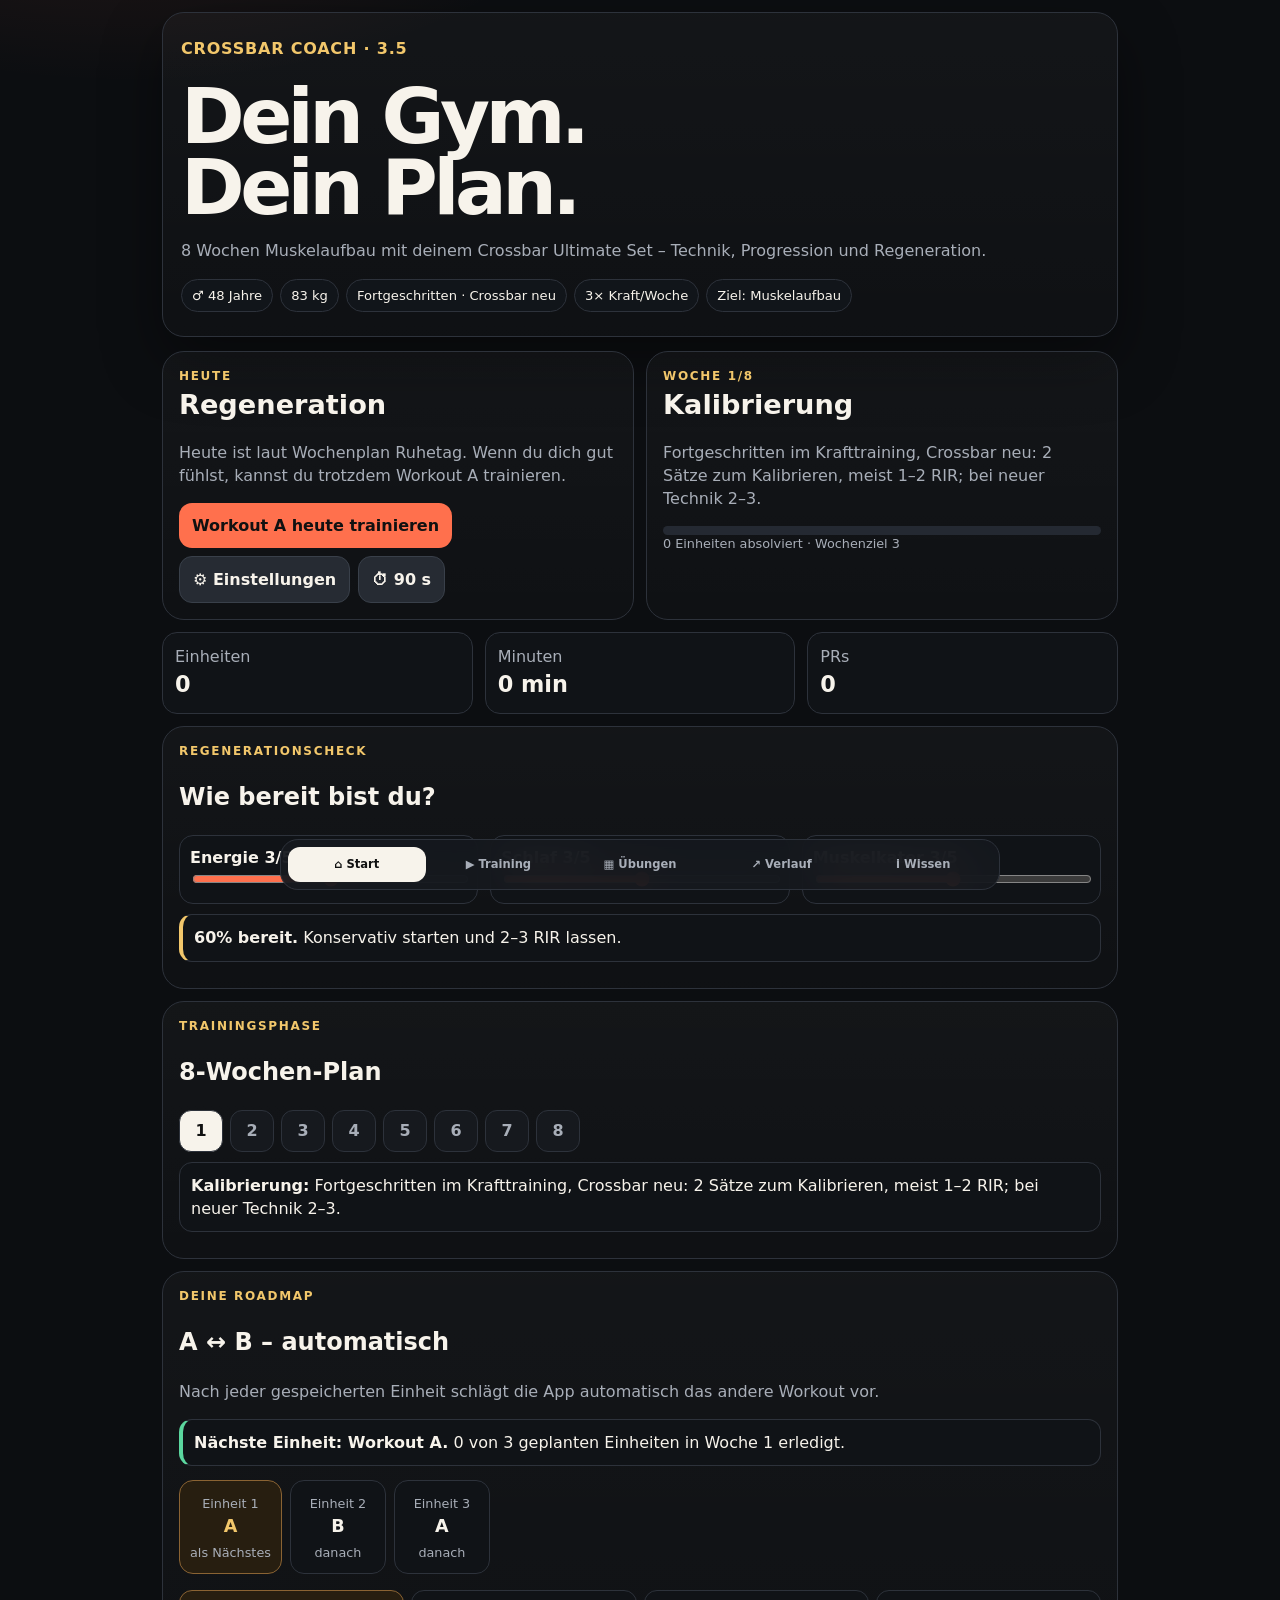
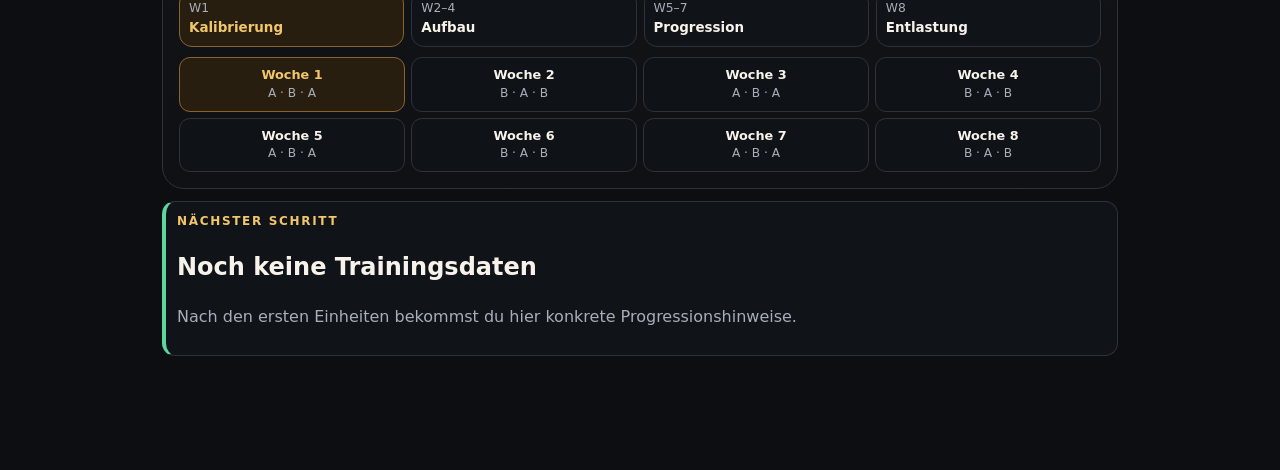
==== commit 93a32ba1: "Upgrade Crossbar Coach to 3.5 with advanced profile and multi-band tracking" ====
--- a/index.html
+++ b/index.html
@@ -1,46 +1,68 @@
 <!doctype html>
 <html lang="de">
 <head>
-<meta charset="utf-8"><meta name="viewport" content="width=device-width,initial-scale=1,viewport-fit=cover"><meta name="theme-color" content="#0d0f12"><meta name="apple-mobile-web-app-capable" content="yes"><meta name="apple-mobile-web-app-title" content="Crossbar Coach">
+<meta charset="utf-8">
+<meta name="viewport" content="width=device-width,initial-scale=1,viewport-fit=cover">
+<meta name="theme-color" content="#0d0f12">
+<meta name="apple-mobile-web-app-capable" content="yes">
+<meta name="apple-mobile-web-app-title" content="Crossbar Coach">
 <title>Crossbar Coach</title>
-<style>
-:root{--bg:#0c0e11;--p:#16191e;--p2:#101317;--t:#f7f3eb;--m:#a8aeb8;--l:#2d323b;--a:#ff704d;--a2:#f2c76b;--ok:#5bd79f;--bad:#ff917d}*{box-sizing:border-box}html{scroll-behavior:smooth}body{margin:0;background:radial-gradient(900px 500px at 10% -10%,#ff704d24,transparent 58%),var(--bg);color:var(--t);font:16px/1.45 system-ui,-apple-system,Segoe UI,sans-serif;padding-bottom:88px}button,input,select,textarea{font:inherit}.wrap{max-width:980px;margin:auto;padding:12px}.hero,.card{border:1px solid var(--l);background:linear-gradient(180deg,#ffffff08,#ffffff03);border-radius:22px}.hero{padding:24px 18px;box-shadow:0 24px 60px #0006}.brand{font-weight:900;letter-spacing:.05em;color:var(--a2)}h1{font-size:clamp(2.4rem,9vw,4.8rem);line-height:.92;letter-spacing:-.06em;margin:22px 0 10px}.muted{color:var(--m)}.chips{display:flex;gap:7px;flex-wrap:wrap}.chip,.badge{border:1px solid var(--l);border-radius:999px;padding:6px 10px;background:#11151a;font-size:.82rem}.section{display:none;margin-top:14px}.section.active{display:block}.grid{display:grid;gap:12px}.two{grid-template-columns:repeat(2,minmax(0,1fr))}.three{grid-template-columns:repeat(3,minmax(0,1fr))}.card{padding:16px}.kicker{font-size:.75rem;text-transform:uppercase;letter-spacing:.14em;font-weight:800;color:var(--a2)}.big{font-size:1.7rem;font-weight:900}.btn{border:0;border-radius:13px;padding:11px 13px;font-weight:850;background:var(--a);color:#111;min-height:44px}.btn.s{background:#262b33;color:var(--t);border:1px solid #39404a}.btn.ok{background:var(--ok)}.btn.danger{background:#351c1c;color:#ffb2a5;border:1px solid #66302a}.btn.ai{background:#d9ccff;color:#15101f}.actions{display:flex;gap:8px;flex-wrap:wrap}.stat{background:var(--p2);border:1px solid var(--l);border-radius:15px;padding:12px}.stat b{display:block;font-size:1.4rem}.range{background:var(--p2);border:1px solid var(--l);border-radius:14px;padding:10px}.range input{width:100%;accent-color:var(--a)}.call{border:1px solid var(--l);background:var(--p2);border-radius:13px;padding:11px;margin:10px 0}.call.ok{border-left:4px solid var(--ok)}.call.warn{border-left:4px solid var(--a2)}.call.bad{border-left:4px solid var(--bad)}.weekbar{display:flex;gap:7px;overflow:auto}.weekbar button{min-width:44px;height:42px;border-radius:12px;border:1px solid var(--l);background:var(--p);color:var(--m);font-weight:800}.weekbar button.on{background:var(--t);color:#111}.exercise{margin-top:10px;padding:0;overflow:hidden}.exercise summary{list-style:none;cursor:pointer;padding:13px;display:flex;justify-content:space-between;gap:10px;align-items:center}.exercise summary::-webkit-details-marker{display:none}.exercise .body{border-top:1px solid var(--l);padding:13px;background:#0002}.exname{font-weight:900}.meta{font-size:.8rem;color:var(--m)}ol{padding-left:20px}.sets{display:grid;gap:7px}.set{display:grid;grid-template-columns:30px 1fr 1fr 1fr 38px;gap:6px;align-items:center}.set input,.set select,.field{width:100%;background:#0f1216;color:var(--t);border:1px solid #343a44;border-radius:10px;padding:9px}.check{width:22px;height:22px;accent-color:var(--ok)}.nav{position:fixed;left:50%;bottom:max(10px,env(safe-area-inset-bottom));transform:translateX(-50%);width:min(720px,calc(100% - 18px));display:grid;grid-template-columns:repeat(5,1fr);gap:4px;padding:7px;background:#15191ee8;backdrop-filter:blur(18px);border:1px solid var(--l);border-radius:18px;z-index:30}.nav button{border:0;background:transparent;color:var(--m);border-radius:12px;padding:9px 4px;font-weight:750;font-size:.72rem}.nav button.on{background:var(--t);color:#111}.modal{position:fixed;inset:0;background:#050709f2;display:none;place-items:center;padding:14px;z-index:60}.modal.show{display:grid}.box{width:min(520px,100%);max-height:92vh;overflow:auto;background:var(--p);border:1px solid var(--l);border-radius:24px;padding:20px}.clock{font-size:4.2rem;font-weight:950;text-align:center;letter-spacing:-.06em}.log{display:grid;gap:8px}.logitem{background:var(--p2);border:1px solid var(--l);border-radius:13px;padding:11px}a{color:#ffd5ca}.progress{height:9px;background:#242932;border-radius:999px;overflow:hidden}.progress span{display:block;height:100%;background:linear-gradient(90deg,var(--a),var(--a2))}.daypick{display:flex;gap:7px;flex-wrap:wrap;margin:10px 0 15px}.daypick label{border:1px solid var(--l);background:var(--p2);border-radius:12px;padding:9px 11px}.daypick input{accent-color:var(--a)}.settingsrow{padding:12px 0;border-bottom:1px solid var(--l)}.route{display:flex;gap:8px;overflow:auto;padding:4px 0 7px}.routeStep{min-width:96px;border:1px solid var(--l);background:var(--p2);border-radius:14px;padding:10px;text-align:center}.routeStep b{display:block;font-size:1.1rem}.routeStep.done{border-color:#356e55;background:#10251c}.routeStep.done b{color:var(--ok)}.routeStep.next{border-color:#8a6333;background:#271e10}.routeStep.next b{color:var(--a2)}.phaseRoad{display:grid;grid-template-columns:repeat(4,1fr);gap:7px;margin-top:9px}.phaseBox{border:1px solid var(--l);background:var(--p2);border-radius:13px;padding:9px;font-size:.77rem;color:var(--m)}.phaseBox b{display:block;color:var(--t);font-size:.84rem}.phaseBox.active{border-color:#8a6333;background:#271e10}.phaseBox.active b{color:var(--a2)}.allWeeks{display:grid;grid-template-columns:repeat(4,1fr);gap:6px;margin-top:10px}.weekSeq{border:1px solid var(--l);background:#0f1216;border-radius:11px;padding:8px;text-align:center;font-size:.76rem;color:var(--m)}.weekSeq b{display:block;color:var(--t);font-size:.8rem}.weekSeq.active{border-color:#8a6333;background:#271e10}.weekSeq.active b{color:var(--a2)}.aiCard{border-color:#51466d;background:linear-gradient(180deg,#251f341c,#ffffff03)}@media(max-width:700px){.two,.three{grid-template-columns:1fr}.set{grid-template-columns:28px 1fr 1fr 1fr 34px}.hero{padding:21px 15px}.phaseRoad,.allWeeks{grid-template-columns:repeat(2,1fr)}}
-</style></head><body><div class="wrap">
-<header class="hero"><div class="brand">CROSSBAR COACH · 3.4</div><h1>Dein Gym.<br>Dein Plan.</h1><p class="muted">8 Wochen Muskelaufbau mit deinem Crossbar Ultimate Set – Technik, Progression und Regeneration.</p><div class="chips"><span class="chip">♂ 48 Jahre</span><span class="chip">83 kg</span><span class="chip" id="dayChip">3× Kraft/Woche</span><span class="chip">Ziel: Muskelaufbau</span></div></header>
+<link rel="stylesheet" href="app.css?v=35">
+</head>
+<body>
+<div class="wrap">
+<header class="hero">
+  <div class="brand">CROSSBAR COACH · 3.5</div>
+  <h1>Dein Gym.<br>Dein Plan.</h1>
+  <p class="muted">8 Wochen Muskelaufbau mit deinem Crossbar Ultimate Set – Technik, Progression und Regeneration.</p>
+  <div class="chips"><span class="chip">♂ 48 Jahre</span><span class="chip">83 kg</span><span class="chip" id="levelChip">Fortgeschritten · Crossbar neu</span><span class="chip" id="dayChip">3× Kraft/Woche</span><span class="chip">Ziel: Muskelaufbau</span></div>
+</header>
+
 <section id="home" class="section active">
-<div class="grid two"><div class="card"><div class="kicker">Heute</div><div class="big" id="todayTitle"></div><p class="muted" id="todayText"></p><div class="actions"><button class="btn" id="todayBtn">Training</button><button class="btn s" onclick="openSettings()">⚙ Einstellungen</button><button class="btn s" onclick="openTimer(90)">⏱ 90 s</button></div></div><div class="card"><div class="kicker">Woche <span id="wn">1</span>/8</div><div class="big" id="phaseName"></div><p class="muted" id="phaseText"></p><div class="progress"><span id="wp"></span></div><div class="meta" id="wpt"></div></div></div>
-<div class="grid three" style="margin-top:12px"><div class="stat"><span class="muted">Einheiten</span><b id="st1">0</b></div><div class="stat"><span class="muted">Minuten</span><b id="st2">0</b></div><div class="stat"><span class="muted">PRs</span><b id="st3">0</b></div></div>
-<div class="card" style="margin-top:12px"><div class="kicker">Regenerationscheck</div><h2>Wie bereit bist du?</h2><div class="grid three"><div class="range"><b>Energie <span id="ev">3</span>/5</b><input id="energy" type="range" min="1" max="5" value="3"></div><div class="range"><b>Schlaf <span id="sv">3</span>/5</b><input id="sleep" type="range" min="1" max="5" value="3"></div><div class="range"><b>Muskelkater <span id="mv">3</span>/5</b><input id="sore" type="range" min="1" max="5" value="3"></div></div><div id="ready" class="call"></div></div>
-<div class="card" style="margin-top:12px"><div class="kicker">Trainingsphase</div><h2>8‑Wochen‑Plan</h2><div class="weekbar" id="weeks"></div><div class="call" id="weekAdvice"></div></div>
-<div class="card" style="margin-top:12px"><div class="kicker">Deine Roadmap</div><h2>A ↔ B – automatisch</h2><p class="muted">Du musst den Wechsel nicht selbst verwalten. Sobald du eine Einheit speicherst, wird automatisch das andere Workout als nächstes vorgeschlagen.</p><div id="roadNow" class="call ok"></div><div class="route" id="roadWeek"></div><div class="phaseRoad" id="phaseRoad"></div><div class="allWeeks" id="allWeeks"></div></div>
-<div class="card call ok" style="margin-top:12px"><div class="kicker">Nächster Schritt</div><h2 id="nextRec">Noch keine Trainingsdaten</h2><p class="muted" id="nextRecText">Nach den ersten Einheiten bekommst du hier konkrete Progressionshinweise.</p></div>
+  <div class="grid two">
+    <div class="card"><div class="kicker">Heute</div><div class="big" id="todayTitle"></div><p class="muted" id="todayText"></p><div class="actions"><button class="btn" id="todayBtn">Training</button><button class="btn s" onclick="openSettings()">⚙ Einstellungen</button><button class="btn s" onclick="openTimer(90)">⏱ 90 s</button></div></div>
+    <div class="card"><div class="kicker">Woche <span id="wn">1</span>/8</div><div class="big" id="phaseName"></div><p class="muted" id="phaseText"></p><div class="progress"><span id="wp"></span></div><div class="meta" id="wpt"></div></div>
+  </div>
+  <div class="grid three" style="margin-top:12px"><div class="stat"><span class="muted">Einheiten</span><b id="st1">0</b></div><div class="stat"><span class="muted">Minuten</span><b id="st2">0</b></div><div class="stat"><span class="muted">PRs</span><b id="st3">0</b></div></div>
+  <div class="card" style="margin-top:12px"><div class="kicker">Regenerationscheck</div><h2>Wie bereit bist du?</h2><div class="grid three"><div class="range"><b>Energie <span id="ev">3</span>/5</b><input id="energy" type="range" min="1" max="5" value="3"></div><div class="range"><b>Schlaf <span id="sv">3</span>/5</b><input id="sleep" type="range" min="1" max="5" value="3"></div><div class="range"><b>Muskelkater <span id="mv">3</span>/5</b><input id="sore" type="range" min="1" max="5" value="3"></div></div><div id="ready" class="call"></div></div>
+  <div class="card" style="margin-top:12px"><div class="kicker">Trainingsphase</div><h2>8‑Wochen‑Plan</h2><div class="weekbar" id="weeks"></div><div class="call" id="weekAdvice"></div></div>
+  <div class="card" style="margin-top:12px"><div class="kicker">Deine Roadmap</div><h2>A ↔ B – automatisch</h2><p class="muted">Nach jeder gespeicherten Einheit schlägt die App automatisch das andere Workout vor.</p><div id="roadNow" class="call ok"></div><div class="route" id="roadWeek"></div><div class="phaseRoad" id="phaseRoad"></div><div class="allWeeks" id="allWeeks"></div></div>
+  <div class="card call ok" style="margin-top:12px"><div class="kicker">Nächster Schritt</div><h2 id="nextRec">Noch keine Trainingsdaten</h2><p class="muted" id="nextRecText"></p></div>
 </section>
-<section id="training" class="section"><div class="card"><div class="kicker">Training</div><h2>Workout A / B</h2><p class="muted">A und B wechseln sich ab. Deine Wochentage sind nur eine Planungshilfe: Du kannst jederzeit trainieren. Verpasst du einen Termin, beim nächsten Mal einfach mit dem nächsten Workout weitermachen.</p><div class="actions"><button class="btn" onclick="showWorkout(nextWorkout())">Nächstes Workout öffnen</button><button class="btn s" onclick="showWorkout('A')">A</button><button class="btn s" onclick="showWorkout('B')">B</button><button class="btn s" onclick="openSettings()">⚙ Trainingstage</button></div></div><div id="workA"></div><div id="workB" style="display:none"></div></section>
-<section id="library" class="section"><div class="card"><div class="kicker">Übungen</div><h2>Technik-Bibliothek</h2><p class="muted">Jede Übung mit Aufbau, Ausführung, Fehlern und direktem Link zur offiziellen Crossbar-Seite.</p></div><div id="lib"></div></section>
+
+<section id="training" class="section">
+  <div class="card"><div class="kicker">Training</div><h2>Workout A / B</h2><p class="muted">Die Varianten sind jetzt exakt benannt. Du kannst auch Bandkombinationen wie Grün + Weiß erfassen. Vollständig erledigte Übungen werden grün markiert.</p><div class="actions"><button class="btn" onclick="showWorkout(nextWorkout())">Nächstes Workout öffnen</button><button class="btn s" onclick="showWorkout('A')">A ansehen</button><button class="btn s" onclick="showWorkout('B')">B ansehen</button><button class="btn s" onclick="openSettings()">⚙ Einstellungen</button></div></div>
+  <div id="workA"></div><div id="workB" style="display:none"></div>
+</section>
+
+<section id="library" class="section">
+  <div class="card"><div class="kicker">Übungen</div><h2>Technik-Bibliothek</h2><p class="muted">Jede Übung mit exakter Variante, Aufbau, Ausführung, Fehlern und Link zum offiziellen Crossbar-Übungsbereich.</p></div>
+  <div id="lib"></div>
+</section>
+
 <section id="progress" class="section">
-<div class="card aiCard"><div class="kicker">Auswertung</div><h2>🤖 Bericht für ChatGPT</h2><p>Erstellt eine kompakte Auswertungsdatei mit deinen Einheiten, Bandentwicklung, Wiederholungen, RIR, PRs, Regeneration und auffälligen Trends.</p><p class="muted">Empfohlen nach Einheit 3 sowie nach Woche 2, 4, 6 und 8. Lade die erzeugte JSON-Datei anschließend hier im Chat hoch.</p><div class="actions"><button class="btn ai" onclick="chatgptReport()">🤖 Auswertung für ChatGPT erstellen</button></div><div class="call" id="reportHint">Aktuell sind <b>0</b> gespeicherte Einheiten für eine Auswertung vorhanden.</div></div>
-<div class="card" style="margin-top:12px"><div class="kicker">Bestleistungen</div><h2>PRs</h2><div id="prs" class="log"></div></div><div class="card" style="margin-top:12px"><div class="kicker">Trainingstagebuch</div><h2>Verlauf</h2><div class="actions"><button class="btn s" onclick="backup()">⬇ Backup</button><button class="btn s" onclick="document.getElementById('imp').click()">⬆ Import</button><button class="btn danger" onclick="resetAll()">↺ Alles zurücksetzen</button><input id="imp" type="file" accept=".json" hidden></div><div id="log" class="log" style="margin-top:10px"></div></div></section>
-<section id="wissen" class="section"><div class="grid two"><div class="card"><div class="kicker">RIR</div><h2>Reps in Reserve</h2><p><b>RIR 3</b> = ungefähr 3 saubere Wiederholungen wären noch gegangen. <b>RIR 0</b> = keine weitere saubere Wiederholung möglich.</p><p class="muted">In Woche 1–2 meist RIR 2–3 anpeilen.</p></div><div class="card"><div class="kicker">Regeneration</div><h2>Nicht jeden Tag hart</h2><p>3 Ganzkörpereinheiten pro Woche sind dein Grundmodell. Die gewählten Trainingstage sind eine Orientierung – kein Zwang.</p></div></div><div class="card" style="margin-top:12px"><div class="kicker">Bänder</div><h2>Richtwerte</h2><p>Weiß ≈ 9 kg · Rot ≈ 12 kg · Grün ≈ 22 kg · Blau ≈ 45 kg. Der reale Widerstand steigt mit der Dehnung.</p></div></section>
+  <div class="card aiCard"><div class="kicker">Auswertung</div><h2>🤖 Bericht für ChatGPT</h2><p>Erstellt eine kompakte Auswertungsdatei mit Bandkombinationen, Wiederholungen, RIR, PRs und Regeneration.</p><p class="muted">Empfohlen nach Einheit 3 sowie nach Woche 2, 4, 6 und 8.</p><div class="actions"><button class="btn ai" onclick="chatgptReport()">🤖 Auswertung für ChatGPT erstellen</button></div><div class="call" id="reportHint"></div></div>
+  <div class="card" style="margin-top:12px"><div class="kicker">Bestleistungen</div><h2>PRs</h2><div id="prs" class="log"></div></div>
+  <div class="card" style="margin-top:12px"><div class="kicker">Trainingstagebuch</div><h2>Verlauf</h2><div class="actions"><button class="btn s" onclick="backup()">⬇ Backup</button><button class="btn s" onclick="document.getElementById('imp').click()">⬆ Import</button><button class="btn danger" onclick="resetAll()">↺ Alles zurücksetzen</button><input id="imp" type="file" accept=".json" hidden></div><div id="log" class="log" style="margin-top:10px"></div></div>
+</section>
+
+<section id="wissen" class="section">
+  <div class="grid two">
+    <div class="card"><div class="kicker">RIR</div><h2>Reps in Reserve</h2><p><b>RIR 2</b> bedeutet: ungefähr zwei saubere Wiederholungen wären noch gegangen. Für dich meist 1–2 RIR, bei neuen Crossbar-Bewegungen anfangs eher 2–3.</p></div>
+    <div class="card"><div class="kicker">Bandwerte</div><h2>4,5 kg = je Seite</h2><p>Der Aufdruck bezieht sich auf eine Seite. Bei symmetrischer Nutzung sind 4,5 kg je Seite nominal ungefähr 9 kg insgesamt.</p><p class="muted">Bandwiderstand ist nicht 1:1 mit Hantelgewicht vergleichbar, weil die Spannung mit der Dehnung steigt.</p></div>
+  </div>
+  <div class="card" style="margin-top:12px"><div class="kicker">Nennwerte je Seite</div><h2>Deine Bänder</h2><p>Weiß ≈ 4,5 kg · Rot ≈ 6,8 kg · Grün ≈ 11–11,3 kg · Blau ≈ 22,5 kg. Kombinationen addieren sich, z. B. Grün + Weiß ≈ 15,5–15,8 kg je Seite.</p></div>
+</section>
 </div>
+
 <nav class="nav"><button class="on" data-tab="home">⌂ Start</button><button data-tab="training">▶ Training</button><button data-tab="library">▦ Übungen</button><button data-tab="progress">↗ Verlauf</button><button data-tab="wissen">i Wissen</button></nav>
+
 <div class="modal" id="timer"><div class="box"><div class="kicker">Satzpause</div><div class="clock" id="clock">01:30</div><div class="actions" style="justify-content:center"><button class="btn s" onclick="remaining+=30;tick()">+30 s</button><button class="btn" onclick="closeTimer()">Fertig</button></div></div></div>
-<div class="modal" id="settings"><div class="box"><div class="kicker">Einstellungen</div><h2>Trainingstage & Daten</h2><p class="muted">Die Tage steuern nur, ob auf der Startseite „Training“ oder „Regeneration“ erscheint. Trainieren kannst du jederzeit.</p><div class="settingsrow"><b>Geplante Trainingstage</b><div class="daypick" id="dayPick"></div><button class="btn" onclick="saveSettings()">Trainingstage speichern</button></div><div class="settingsrow"><b>Trainingsdaten sichern</b><p class="muted">Vor einem Reset kannst du optional ein Backup exportieren.</p><div class="actions"><button class="btn s" onclick="backup()">⬇ Backup</button><button class="btn s" onclick="document.getElementById('imp').click()">⬆ Import</button></div></div><div class="settingsrow"><b>Komplett neu starten</b><p class="muted">Löscht Einheiten, PRs, Satzdaten, Regenerationswerte und setzt den Plan auf Woche 1 zurück.</p><button class="btn danger" onclick="resetAll()">↺ Alle Trainingsdaten löschen</button></div><div class="actions" style="margin-top:14px"><button class="btn s" onclick="closeSettings()">Schließen</button></div></div></div>
-<script>
-const P={legs:'https://crossbar-gym.com/pages/beine-workout',chest:'https://crossbar-gym.com/pages/brust-workout',back:'https://crossbar-gym.com/pages/rucken-workout',shoulder:'https://crossbar-gym.com/pages/schulter-workout',biceps:'https://crossbar-gym.com/pages/bizeps-workout',triceps:'https://crossbar-gym.com/pages/trizeps-workout',anchor:'https://crossbar-gym.com/pages/verwendung-turanker'};
-const E={squat:['Kniebeuge','Beine · Gesäß','legs',[8,15],'Grün testen; bei Technikverlust Rot',['Band mittig unter beide Füße.','Füße schulterbreit, Spitzen leicht außen.','Crossbar sicher in der Ellenbeuge; Bauch fest.'],['Hüfte nach hinten/unten.','Knie folgen den Fußspitzen.','Fersen unten, kontrolliert hoch.'],'Knie nicht nach innen; Rücken nicht rund.'],push:['Liegestütze','Brust · Trizeps · Core','chest',[8,15],'Leicht beginnen',['Crossbar/Docks nach offiziellem Clip.','Körper als stabile Linie.','Bauch und Gesäß fest.'],['Brust kontrolliert absenken.','Ellbogen nicht 90° seitlich.','Boden aktiv wegdrücken.'],'Nicht mit Kopf oder Hüfte vorweg absinken.'],row:['Rudern sitzend','Rücken · Bizeps','back',[8,15],'Rot oder Grün',['Brust aufrichten.','Schultern tief.','Arme lang starten.'],['Stange Richtung Bauch.','Schulterblätter zusammen.','2–3 s zurück.'],'Nicht aus dem unteren Rücken reißen.'],press:['Schulterdrücken','Schulter · Trizeps','shoulder',[8,15],'Weiß oder Rot',['Band unter beide Füße.','Stange Schulterhöhe.','Bauch und Gesäß fest.'],['Über Kopf drücken.','Rippen unten halten.','Langsam zurück.'],'Kein starkes Hohlkreuz.'],curl:['Bizeps Curl','Bizeps','biceps',[10,15],'Weiß oder Rot',['Auf Band stehen.','Ellenbogen dicht am Körper.','Aufrecht stehen.'],['Hochcurlen.','Oben kurz halten.','Langsam ablassen.'],'Nicht schwingen.'],tri:['French Press','Trizeps','triceps',[10,15],'Weiß, später Rot',['Aufbau nach offiziellem Clip.','Oberarme stabil.','Bauch fest.'],['Ellenbogen strecken.','Oben anspannen.','Kontrolliert zurück.'],'Nicht mit Oberkörper wippen.'],core:['Beinzug Core','Core · Hüftbeuger','legs',[12,20],'Sehr leicht',['Fußschlaufen sicher.','Rumpf stabil.','Clip zuerst ansehen.'],['Bein(e) heranziehen.','Becken stabil.','Langsam zurück.'],'Kein Schwung.'],dead:['Sumo Deadlift','Gesäß · hintere Kette','legs',[8,15],'Grün; Blau später',['Breiter Stand.','Stange dicht am Körper.','Rücken neutral.'],['Hüfte zurück/unten.','Boden wegdrücken.','Oben aufrecht.'],'Nicht rund ziehen.'],chest:['Brustdrücken Türanker','Brust · Trizeps','chest',[8,15],'Weiß oder Rot',['Türanker sicher montieren.','Anker hinter dir.','Versetzter Stand.'],['Nach vorn drücken.','Schultern tief.','Langsam zurück.'],'Tür und Zugrichtung vorher prüfen.'],lat:['Latzug Türanker','Lat · Rücken · Bizeps','back',[8,15],'Rot',['Türanker oben.','Stabil knien/sitzen.','Brust leicht anheben.'],['Ellbogen Richtung Rippen.','Kontrolliert ziehen.','Langsam hochlassen.'],'Nicht nach hinten reißen.'],rev:['Reverse Butterfly','Hintere Schulter · Rücken','back',[12,20],'Weiß oder Rot',['Leicht starten.','Rumpf stabil.','Nacken lang.'],['Arme außen/hinten.','Schulterblätter zusammen.','Langsam zurück.'],'Lieber leichter als schwingen.'],front:['Front Pull','Schulter · oberer Rücken','shoulder',[10,15],'Weiß oder Rot',['Band unter Füßen.','Stange vor Körper.','Bauch fest.'],['Kontrolliert hochziehen.','Ellbogen führen.','Langsam absenken.'],'Nicht mit Schwung.'],hammer:['Hammer Curl','Bizeps · Unterarm','biceps',[10,15],'Weiß oder Rot',['Neutraler Griff.','Ellenbogen nah.','Rumpf ruhig.'],['Hochcurlen.','Kurz halten.','Langsam ablassen.'],'Ellenbogen nicht vorziehen.'],tri2:['Trizeps Press','Trizeps','triceps',[10,15],'Weiß oder Rot',['Aufbau nach Clip.','Oberarme stabil.','Bauch fest.'],['Strecken.','Kurz anspannen.','Kontrolliert zurück.'],'Kein Schwung.']};
-const A=['squat','push','row','press','curl','tri','core'],B=['dead','chest','lat','rev','front','hammer','tri2'],main=new Set(['squat','push','row','press','dead','chest','lat']),DAYS=['So','Mo','Di','Mi','Do','Fr','Sa'];
-function def(){return{week:1,logs:[],draft:{},prs:{},ready:{energy:3,sleep:3,sore:3},settings:{days:[1,3,5]}}}let S;try{S=JSON.parse(localStorage.getItem('crossbarCoachWeb')||'null')||def()}catch(e){S=def()}S.settings=S.settings||{days:[1,3,5]};S.settings.days=Array.isArray(S.settings.days)&&S.settings.days.length?S.settings.days:[1,3,5];S.logs=S.logs||[];S.draft=S.draft||{};S.prs=S.prs||{};S.ready=S.ready||{energy:3,sleep:3,sore:3};
-function save(){localStorage.setItem('crossbarCoachWeb',JSON.stringify(S));stats()}function ph(w){if(w<=2)return['Technik & Einstieg',2,2,90,'RIR 2–3; Technik vor Widerstand.'];if(w<=4)return['Volumen aufbauen',3,2,90,'Grundübungen 3 Sätze, sauber weiterarbeiten.'];if(w<=7)return['Progression',3,3,105,'Erst Wiederholungen, dann Widerstand steigern.'];return['Entlastung',2,2,90,'Bewusst leichter, deutlich mehr Reserve.']}function last(){return S.logs[0]?.workout||null}function nextWorkout(){return last()==='A'?'B':'A'}
-function card(id,w,i,lib=false){let e=E[id],p=ph(S.week),sets=main.has(id)?p[1]:p[2],key=S.week+'-'+w+'-'+id,d=S.draft[key]||{},rows='';if(!lib){for(let n=0;n<sets;n++){let x=d.sets?.[n]||{};rows+=`<div class="set"><b>${n+1}</b><input inputmode="numeric" placeholder="Wdh." value="${x.reps||''}" onchange="sd('${key}',${n},'reps',this.value)"><select onchange="sd('${key}',${n},'band',this.value)">${['','Weiß','Rot','Grün','Blau'].map(v=>`<option ${x.band===v?'selected':''}>${v||'Band'}</option>`).join('')}</select><select onchange="sd('${key}',${n},'rir',this.value)">${['','0','1','2','3','4+'].map(v=>`<option ${x.rir===v?'selected':''}>${v===''?'RIR':v}</option>`).join('')}</select><input class="check" type="checkbox" ${x.done?'checked':''} onchange="sd('${key}',${n},'done',this.checked);if(this.checked)openTimer(${p[3]})"></div>`}}return`<details class="card exercise"><summary><div><div class="exname">${i+1}. ${e[0]}</div><div class="meta">${e[1]} · ${lib?'Technik':sets+' Sätze · '+e[3][0]+'–'+e[3][1]+' Wdh.'}</div></div><b>⌄</b></summary><div class="body"><div class="call"><b>Start:</b> ${e[4]}</div><div class="grid two"><div><b>Aufbau</b><ol>${e[5].map(x=>'<li>'+x+'</li>').join('')}</ol></div><div><b>Ausführung</b><ol>${e[6].map(x=>'<li>'+x+'</li>').join('')}</ol></div></div><div class="call warn"><b>Fehler:</b> ${e[7]}</div><div class="actions"><a class="btn" target="_blank" href="${P[e[2]]}">🎥 Offizielles Video</a>${['chest','lat'].includes(id)?`<a class="btn s" target="_blank" href="${P.anchor}">🚪 Türanker</a>`:''}</div>${lib?'':`<hr><div class="sets">${rows}</div>`}</div></details>`}function sd(k,n,f,v){S.draft[k]??={sets:[]};S.draft[k].sets??=[];S.draft[k].sets[n]??={};S.draft[k].sets[n][f]=v;save()}function renderWork(w){let p=ph(S.week),ids=w==='A'?A:B,el=document.getElementById('work'+w);el.innerHTML=`<div class="card" style="margin-top:12px"><div class="kicker">Workout ${w}</div><h2>${w==='A'?'Basis & Druck':'Zug & Variation'}</h2><button class="btn ok" onclick="finish('${w}')">✓ Einheit speichern</button></div>`+ids.map((id,i)=>card(id,w,i)).join('')}function showWorkout(w){document.getElementById('workA').style.display=w==='A'?'block':'none';document.getElementById('workB').style.display=w==='B'?'block':'none';tab('training')}
-function finish(w){let ids=w==='A'?A:B,entries={};ids.forEach(id=>entries[id]=S.draft[S.week+'-'+w+'-'+id]||{});let feeling=prompt('Wie fühlst du dich nach dem Training? 1–5','3');if(feeling===null)return;let dur=prompt('Trainingsdauer in Minuten?','50');if(dur===null)return;let log={date:new Date().toISOString(),week:S.week,workout:w,entries,duration:+dur||0,feeling:+feeling||3,readiness:{...S.ready}};S.logs.unshift(log);Object.entries(entries).forEach(([id,en])=>(en.sets||[]).filter(x=>x.done&&x.reps).forEach(x=>{let score=(['','Weiß','Rot','Grün','Blau'].indexOf(x.band))*100+(+x.reps),o=S.prs[id],os=o?(['','Weiß','Rot','Grün','Blau'].indexOf(o.band))*100+o.reps:-1;if(score>os)S.prs[id]={band:x.band,reps:+x.reps,date:log.date}}));save();render();alert('Workout gespeichert.')}
-function readiness(){let e=+energy.value,s=+sleep.value,m=+sore.value;S.ready={energy:e,sleep:s,sore:m};ev.textContent=e;sv.textContent=s;mv.textContent=m;let z=Math.round((e+s+(6-m))/15*100);ready.className='call '+(z>=75?'ok':z>=55?'warn':'bad');ready.innerHTML='<b>'+z+'% bereit.</b> '+(z>=75?'Plan normal trainieren.':z>=55?'Konservativ starten und 2–3 RIR lassen.':'Heute eher Regeneration oder deutlich reduzieren.');save()}
-function today(){let d=new Date().getDay(),planned=S.settings.days.includes(d),n=nextWorkout();todayTitle.textContent=planned?'Workout '+n:'Regeneration';todayText.textContent=planned?'Geplanter Krafttag. Nächstes Workout: '+n+'.':'Heute ist laut Wochenplan Ruhetag. Wenn du dich gut fühlst, kannst du trotzdem das nächste Workout '+n+' trainieren.';todayBtn.textContent=planned?'Workout '+n+' öffnen':'Workout '+n+' heute trainieren';todayBtn.onclick=()=>showWorkout(n);dayChip.textContent=S.settings.days.length+'× Kraft/Woche'}function stats(){st1.textContent=S.logs.length;st2.textContent=S.logs.reduce((a,l)=>a+(l.duration||0),0)+' min';st3.textContent=Object.keys(S.prs).length;let c=S.logs.filter(l=>l.week===S.week).length;wp.style.width=Math.min(100,c/3*100)+'%';wpt.textContent=c+' Einheiten absolviert · Wochenziel 3'}
-function rec(){nextRec.textContent='Noch keine Trainingsdaten';nextRecText.textContent='Nach den ersten Einheiten bekommst du hier konkrete Progressionshinweise.';for(let id of [...A,...B]){for(let l of S.logs){let en=l.entries?.[id],e=E[id];if(!en?.sets)continue;let ss=en.sets.filter(x=>x.done&&x.reps);if(!ss.length)continue;let av=ss.reduce((a,x)=>a+(+x.reps),0)/ss.length,rr=ss.map(x=>x.rir==='4+'?4:+x.rir).filter(Number.isFinite),ar=rr.length?rr.reduce((a,b)=>a+b,0)/rr.length:null;nextRec.textContent=e[0];nextRecText.textContent=av>=e[3][1]&&ar>=2?'Oberes Ende erreicht und noch Reserve: nächstes Mal vorsichtig mehr Widerstand testen.':ar!==null&&ar<=.5?'Sehr nah am Limit: gleiches Band behalten.':'Gleiches Band behalten und zuerst Wiederholungen steigern.';return}}}
-function roadmap(){let current=[...S.logs].filter(l=>l.week===S.week).reverse(),completed=current.map(l=>l.workout).filter(x=>x==='A'||x==='B'),slots=completed.slice(0,3).map((w,i)=>({w,done:true,label:'Einheit '+(i+1)})),n=nextWorkout();while(slots.length<3){slots.push({w:n,done:false,label:'Einheit '+(slots.length+1)});n=n==='A'?'B':'A'}roadWeek.innerHTML=slots.map((x,i)=>`<div class="routeStep ${x.done?'done':(!x.done&&i===Math.min(completed.length,2)?'next':'')}"><span class="meta">${x.label}</span><b>${x.w}${x.done?' ✓':''}</b><span class="meta">${x.done?'erledigt':(i===Math.min(completed.length,2)?'als Nächstes':'danach')}</span></div>`).join('');roadNow.innerHTML='<b>Nächste Einheit: Workout '+nextWorkout()+'.</b> '+completed.length+' von 3 geplanten Einheiten in Woche '+S.week+' erledigt.';let phases=[['Woche 1–2','Technik'],['Woche 3–4','Aufbau'],['Woche 5–7','Progression'],['Woche 8','Entlastung']],active=S.week<=2?0:S.week<=4?1:S.week<=7?2:3;phaseRoad.innerHTML=phases.map((x,i)=>`<div class="phaseBox ${i===active?'active':''}"><span>${x[0]}</span><b>${x[1]}</b></div>`).join('');allWeeks.innerHTML=Array.from({length:8},(_,i)=>{let w=i+1,start=w%2===1?'A':'B',seq=start==='A'?'A · B · A':'B · A · B';return `<div class="weekSeq ${w===S.week?'active':''}"><b>Woche ${w}</b>${seq}</div>`}).join('')}
-function openSettings(){dayPick.innerHTML='';DAYS.forEach((name,i)=>{dayPick.innerHTML+=`<label><input type="checkbox" value="${i}" ${S.settings.days.includes(i)?'checked':''}> ${name}</label>`});settings.classList.add('show')}function closeSettings(){settings.classList.remove('show')}function saveSettings(){let days=[...document.querySelectorAll('#dayPick input:checked')].map(x=>+x.value);if(!days.length){alert('Bitte mindestens einen Trainingstag auswählen.');return}S.settings.days=days;save();closeSettings();render()}function resetAll(){if(!confirm('Wirklich ALLE Trainingsdaten löschen und auf Woche 1 zurücksetzen? Ein Backup kannst du vorher exportieren.'))return;localStorage.removeItem('crossbarCoachWeb');S=def();save();closeSettings();render();tab('home');alert('Crossbar Coach wurde vollständig zurückgesetzt.')}
-function exerciseReport(id){let e=E[id],samples=[];[...S.logs].reverse().forEach(l=>{let en=l.entries?.[id];if(!en?.sets)return;let sets=en.sets.filter(x=>x.done&&x.reps).map(x=>({reps:+x.reps,band:x.band||null,rir:x.rir==='4+'?4:(x.rir===''||x.rir==null?null:+x.rir)}));if(sets.length)samples.push({date:l.date,week:l.week,workout:l.workout,sets})});if(!samples.length)return{name:e[0],muscle:e[1],sessions:0};let flat=samples.flatMap(s=>s.sets),reps=flat.map(x=>x.reps),rirs=flat.map(x=>x.rir).filter(Number.isFinite),bands=flat.map(x=>x.band).filter(Boolean),first=samples[0],latest=samples[samples.length-1];return{name:e[0],muscle:e[1],target_reps:e[3],sessions:samples.length,sets:flat.length,first,latest,avg_reps:+(reps.reduce((a,b)=>a+b,0)/reps.length).toFixed(1),best_reps:Math.max(...reps),avg_rir:rirs.length?+(rirs.reduce((a,b)=>a+b,0)/rirs.length).toFixed(1):null,bands_used:[...new Set(bands)],pr:S.prs[id]||null}}
-function chatgptReport(){if(!S.logs.length){alert('Noch keine gespeicherten Einheiten vorhanden. Nach den ersten Trainings wird die Auswertung sinnvoll.');return}let workouts={A:S.logs.filter(l=>l.workout==='A').length,B:S.logs.filter(l=>l.workout==='B').length},minutes=S.logs.reduce((a,l)=>a+(l.duration||0),0),feel=S.logs.map(l=>+l.feeling).filter(Number.isFinite),readyVals=S.logs.map(l=>l.readiness).filter(Boolean),exercises={};[...new Set([...A,...B])].forEach(id=>exercises[id]=exerciseReport(id));let flags=[];Object.entries(exercises).forEach(([id,x])=>{if(!x.sessions)return;if(x.avg_rir!==null&&x.avg_rir<1)flags.push(E[id][0]+': durchschnittlich sehr nah am Limit (RIR '+x.avg_rir+').');let ls=x.latest?.sets||[];if(ls.length&&ls.every(s=>s.reps>=E[id][3][1]&&(s.rir==null||s.rir>=2)))flags.push(E[id][0]+': Kandidat für vorsichtige Widerstandssteigerung.');});let report={report_type:'Crossbar Coach – Auswertung für ChatGPT',app_version:'3.4',created_at:new Date().toISOString(),user_context:{age:48,weight_kg:83,goal:'Muskelaufbau',equipment:'Crossbar Ultimate Set'},plan:{current_week:S.week,phase:ph(S.week)[0],next_workout:nextWorkout(),planned_days:S.settings.days.map(i=>DAYS[i])},summary:{sessions:S.logs.length,workout_A:workouts.A,workout_B:workouts.B,total_minutes:minutes,avg_session_minutes:S.logs.length?+(minutes/S.logs.length).toFixed(1):0,avg_feeling:feel.length?+(feel.reduce((a,b)=>a+b,0)/feel.length).toFixed(1):null,current_readiness:S.ready,flags},exercises,sessions:[...S.logs].reverse().map(l=>({date:l.date,week:l.week,workout:l.workout,duration:l.duration||0,feeling:l.feeling||null,readiness:l.readiness||null,entries:l.entries})),prs:S.prs,instructions_for_chatgpt:'Bitte analysiere Technik-/Belastungssteuerung, Progression, RIR, Bandentwicklung, A/B-Balance, Regeneration und auffällige Trends. Gib konkrete Anpassungen für die nächsten Trainingswochen. Keine Daten ergänzen, die nicht in dieser Datei stehen.'};let a=document.createElement('a'),blob=new Blob([JSON.stringify(report,null,2)],{type:'application/json'});a.href=URL.createObjectURL(blob);a.download='crossbar-chatgpt-auswertung-woche-'+S.week+'.json';a.click();setTimeout(()=>URL.revokeObjectURL(a.href),1000);alert('Auswertung erstellt. Lade die Datei anschließend im Chat hoch – ich kann sie direkt analysieren.')}
-function render(){let p=ph(S.week);wn.textContent=S.week;phaseName.textContent=p[0];phaseText.textContent=p[4];weekAdvice.innerHTML='<b>'+p[0]+':</b> '+p[4];weeks.innerHTML='';for(let i=1;i<=8;i++){let b=document.createElement('button');b.textContent=i;b.className=i===S.week?'on':'';b.onclick=()=>{S.week=i;save();render()};weeks.appendChild(b)}renderWork('A');renderWork('B');lib.innerHTML=[...new Set([...A,...B])].map((id,i)=>card(id,'L',i,true)).join('');prs.innerHTML=Object.entries(S.prs).length?Object.entries(S.prs).map(([id,p])=>`<div class="logitem"><b>${E[id][0]}</b><div>${p.band||'–'} · ${p.reps} Wdh.</div></div>`).join(''):'<div class="logitem muted">Noch keine PRs.</div>';log.innerHTML=S.logs.length?S.logs.slice(0,30).map(l=>`<div class="logitem"><b>${new Date(l.date).toLocaleDateString('de-DE')} · Workout ${l.workout}</b><div class="meta">Woche ${l.week} · ${l.duration||0} min · Gefühl ${l.feeling||'–'}/5</div></div>`).join(''):'<div class="logitem muted">Noch keine Einheit gespeichert.</div>';energy.value=S.ready.energy;sleep.value=S.ready.sleep;sore.value=S.ready.sore;today();stats();readiness();rec();roadmap();reportHint.innerHTML='Aktuell sind <b>'+S.logs.length+'</b> gespeicherte Einheiten für eine Auswertung vorhanden.'}
-function backup(){let a=document.createElement('a');a.href=URL.createObjectURL(new Blob([JSON.stringify(S,null,2)],{type:'application/json'}));a.download='crossbar-coach-backup.json';a.click();setTimeout(()=>URL.revokeObjectURL(a.href),1000)}imp.onchange=e=>{let f=e.target.files[0];if(!f)return;let r=new FileReader();r.onload=()=>{try{S=JSON.parse(r.result);S.settings=S.settings||{days:[1,3,5]};save();render();alert('Backup importiert.')}catch{alert('Backup konnte nicht gelesen werden.')}};r.readAsText(f)};
-let tid,remaining=0;function openTimer(s){remaining=s;timer.classList.add('show');tick();clearInterval(tid);tid=setInterval(()=>{remaining--;tick();if(remaining<=0)clearInterval(tid)},1000)}function tick(){clock.textContent=String(Math.max(0,Math.floor(remaining/60))).padStart(2,'0')+':'+String(Math.max(0,remaining%60)).padStart(2,'0')}function closeTimer(){clearInterval(tid);timer.classList.remove('show')}function tab(id){document.querySelectorAll('.section').forEach(x=>x.classList.toggle('active',x.id===id));document.querySelectorAll('.nav button').forEach(x=>x.classList.toggle('on',x.dataset.tab===id));scrollTo({top:0,behavior:'smooth'})}document.querySelectorAll('.nav button').forEach(b=>b.onclick=()=>tab(b.dataset.tab));[energy,sleep,sore].forEach(x=>x.oninput=readiness);render();
-</script></body></html>+
+<div class="modal" id="settings"><div class="box"><div class="kicker">Einstellungen</div><h2>Profil, Trainingstage & Daten</h2><div class="settingsrow"><b>Trainingsniveau</b><p class="muted">Standard: krafttrainingserfahren, aber neu an der Crossbar.</p><div class="levelbox"><label><input type="radio" name="level" value="beginner"> Einsteiger</label><label><input type="radio" name="level" value="advanced"> Fortgeschritten</label></div></div><div class="settingsrow"><b>Geplante Trainingstage</b><div class="daypick" id="dayPick"></div><button class="btn" onclick="saveSettings()">Einstellungen speichern</button></div><div class="settingsrow"><b>Trainingsdaten sichern</b><div class="actions"><button class="btn s" onclick="backup()">⬇ Backup</button><button class="btn s" onclick="document.getElementById('imp').click()">⬆ Import</button></div></div><div class="settingsrow"><b>Komplett neu starten</b><p class="muted">Löscht Trainingsdaten, behält aber Profil und Trainingstage.</p><button class="btn danger" onclick="resetAll()">↺ Alle Trainingsdaten löschen</button></div><div class="actions" style="margin-top:14px"><button class="btn s" onclick="closeSettings()">Schließen</button></div></div></div>
+
+<div class="modal" id="finishModal"><div class="box"><div class="kicker">Einheit abschließen</div><h2 id="finishTitle">Workout</h2><label>Wie fühlst du dich? <b id="feelVal">3</b>/5</label><input id="feelInput" type="range" min="1" max="5" value="3" style="width:100%;accent-color:var(--a)"><label style="display:block;margin-top:12px">Trainingsdauer (Minuten)</label><input id="durationInput" class="field" type="number" min="1" max="240" value="60"><div class="actions" style="margin-top:14px"><button class="btn ok" onclick="confirmFinish()">✓ Speichern</button><button class="btn s" onclick="closeFinish()">Abbrechen</button></div></div></div>
+
+<script src="app.js?v=35"></script>
+</body>
+</html>
--- a/app.css
+++ b/app.css
@@ -0,0 +1 @@
+:root{--bg:#0c0e11;--p:#16191e;--p2:#101317;--t:#f7f3eb;--m:#a8aeb8;--l:#2d323b;--a:#ff704d;--a2:#f2c76b;--ok:#5bd79f;--bad:#ff917d;--blue:#86a8ff}*{box-sizing:border-box}html{scroll-behavior:smooth}body{margin:0;background:radial-gradient(900px 500px at 10% -10%,#ff704d24,transparent 58%),var(--bg);color:var(--t);font:16px/1.45 system-ui,-apple-system,Segoe UI,sans-serif;padding-bottom:92px}button,input,select,textarea{font:inherit}.wrap{max-width:980px;margin:auto;padding:12px}.hero,.card{border:1px solid var(--l);background:linear-gradient(180deg,#ffffff08,#ffffff03);border-radius:22px}.hero{padding:24px 18px;box-shadow:0 24px 60px #0006}.brand{font-weight:900;letter-spacing:.05em;color:var(--a2)}h1{font-size:clamp(2.4rem,9vw,4.8rem);line-height:.92;letter-spacing:-.06em;margin:22px 0 10px}.muted{color:var(--m)}.chips{display:flex;gap:7px;flex-wrap:wrap}.chip,.badge{border:1px solid var(--l);border-radius:999px;padding:6px 10px;background:#11151a;font-size:.82rem}.section{display:none;margin-top:14px}.section.active{display:block}.grid{display:grid;gap:12px}.two{grid-template-columns:repeat(2,minmax(0,1fr))}.three{grid-template-columns:repeat(3,minmax(0,1fr))}.card{padding:16px}.kicker{font-size:.75rem;text-transform:uppercase;letter-spacing:.14em;font-weight:800;color:var(--a2)}.big{font-size:1.7rem;font-weight:900}.btn{border:0;border-radius:13px;padding:11px 13px;font-weight:850;background:var(--a);color:#111;min-height:44px}.btn.s{background:#262b33;color:var(--t);border:1px solid #39404a}.btn.ok{background:var(--ok)}.btn.danger{background:#351c1c;color:#ffb2a5;border:1px solid #66302a}.btn.ai{background:#d9ccff;color:#15101f}.actions{display:flex;gap:8px;flex-wrap:wrap}.stat{background:var(--p2);border:1px solid var(--l);border-radius:15px;padding:12px}.stat b{display:block;font-size:1.4rem}.range{background:var(--p2);border:1px solid var(--l);border-radius:14px;padding:10px}.range input{width:100%;accent-color:var(--a)}.call{border:1px solid var(--l);background:var(--p2);border-radius:13px;padding:11px;margin:10px 0}.call.ok{border-left:4px solid var(--ok)}.call.warn{border-left:4px solid var(--a2)}.call.bad{border-left:4px solid var(--bad)}.weekbar{display:flex;gap:7px;overflow:auto}.weekbar button{min-width:44px;height:42px;border-radius:12px;border:1px solid var(--l);background:var(--p);color:var(--m);font-weight:800}.weekbar button.on{background:var(--t);color:#111}.exercise{margin-top:10px;padding:0;overflow:hidden;transition:.18s}.exercise.completed{border-color:#36775b;background:linear-gradient(180deg,#17332699,#ffffff03)}.exercise.completed summary{background:#17332666}.exercise summary{list-style:none;cursor:pointer;padding:13px;display:flex;justify-content:space-between;gap:10px;align-items:center}.exercise summary::-webkit-details-marker{display:none}.exercise .body{border-top:1px solid var(--l);padding:13px;background:#0002}.exname{font-weight:900}.meta{font-size:.8rem;color:var(--m)}.doneMark{min-width:28px;text-align:center;font-weight:900;color:var(--m)}.exercise.completed .doneMark{color:var(--ok);font-size:1.15rem}.sets{display:grid;gap:7px}.sethead,.set{display:grid;grid-template-columns:28px 1fr 1.45fr .8fr 36px;gap:6px;align-items:center}.sethead{font-size:.7rem;color:var(--m);padding:0 2px}.set input,.set select,.field{width:100%;background:#0f1216;color:var(--t);border:1px solid #343a44;border-radius:10px;padding:9px}.check{width:22px;height:22px;accent-color:var(--ok)}ol{padding-left:20px}.loadnote{font-size:.78rem;color:#c6cad1;margin:2px 0 7px 34px}.variant{color:var(--blue);font-weight:800}.nav{position:fixed;left:50%;bottom:max(10px,env(safe-area-inset-bottom));transform:translateX(-50%);width:min(720px,calc(100% - 18px));display:grid;grid-template-columns:repeat(5,1fr);gap:4px;padding:7px;background:#15191ee8;backdrop-filter:blur(18px);border:1px solid var(--l);border-radius:18px;z-index:30}.nav button{border:0;background:transparent;color:var(--m);border-radius:12px;padding:9px 4px;font-weight:750;font-size:.72rem}.nav button.on{background:var(--t);color:#111}.modal{position:fixed;inset:0;background:#050709f2;display:none;place-items:center;padding:14px;z-index:60}.modal.show{display:grid}.box{width:min(560px,100%);max-height:92vh;overflow:auto;background:var(--p);border:1px solid var(--l);border-radius:24px;padding:20px}.clock{font-size:4.2rem;font-weight:950;text-align:center;letter-spacing:-.06em}.log{display:grid;gap:8px}.logitem{background:var(--p2);border:1px solid var(--l);border-radius:13px;padding:11px}a{color:#ffd5ca}.progress{height:9px;background:#242932;border-radius:999px;overflow:hidden}.progress span{display:block;height:100%;background:linear-gradient(90deg,var(--a),var(--a2))}.daypick{display:flex;gap:7px;flex-wrap:wrap;margin:10px 0 15px}.daypick label{border:1px solid var(--l);background:var(--p2);border-radius:12px;padding:9px 11px}.daypick input{accent-color:var(--a)}.settingsrow{padding:12px 0;border-bottom:1px solid var(--l)}.route{display:flex;gap:8px;overflow:auto;padding:4px 0 7px}.routeStep{min-width:96px;border:1px solid var(--l);background:var(--p2);border-radius:14px;padding:10px;text-align:center}.routeStep b{display:block;font-size:1.1rem}.routeStep.done{border-color:#356e55;background:#10251c}.routeStep.done b{color:var(--ok)}.routeStep.next{border-color:#8a6333;background:#271e10}.routeStep.next b{color:var(--a2)}.phaseRoad{display:grid;grid-template-columns:repeat(4,1fr);gap:7px;margin-top:9px}.phaseBox{border:1px solid var(--l);background:var(--p2);border-radius:13px;padding:9px;font-size:.77rem;color:var(--m)}.phaseBox b{display:block;color:var(--t);font-size:.84rem}.phaseBox.active{border-color:#8a6333;background:#271e10}.phaseBox.active b{color:var(--a2)}.allWeeks{display:grid;grid-template-columns:repeat(4,1fr);gap:6px;margin-top:10px}.weekSeq{border:1px solid var(--l);background:#0f1216;border-radius:11px;padding:8px;text-align:center;font-size:.76rem;color:var(--m)}.weekSeq b{display:block;color:var(--t);font-size:.8rem}.weekSeq.active{border-color:#8a6333;background:#271e10}.weekSeq.active b{color:var(--a2)}.aiCard{border-color:#51466d;background:linear-gradient(180deg,#251f341c,#ffffff03)}.levelbox{display:grid;grid-template-columns:1fr 1fr;gap:8px}.levelbox label{border:1px solid var(--l);background:var(--p2);border-radius:13px;padding:11px}@media(max-width:700px){.two,.three{grid-template-columns:1fr}.sethead,.set{grid-template-columns:26px .9fr 1.4fr .72fr 32px}.hero{padding:21px 15px}.phaseRoad,.allWeeks{grid-template-columns:repeat(2,1fr)}}
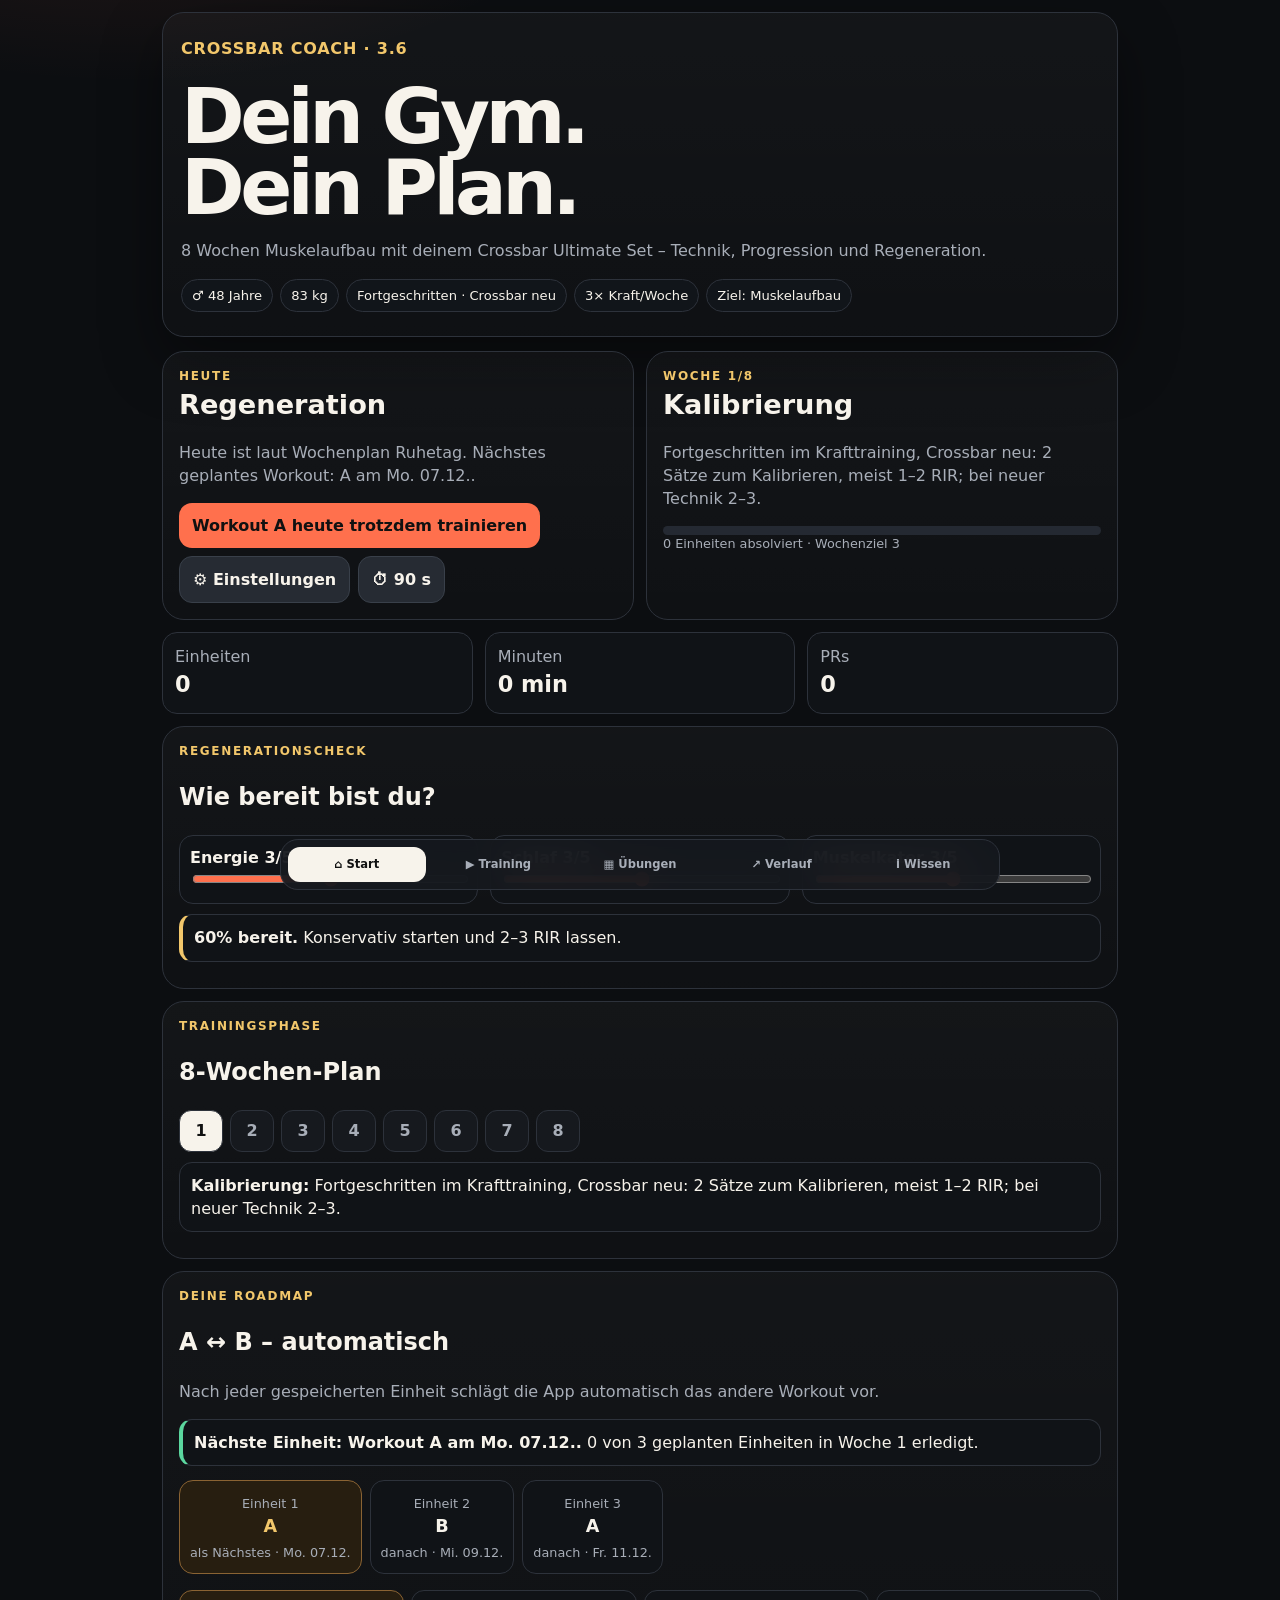
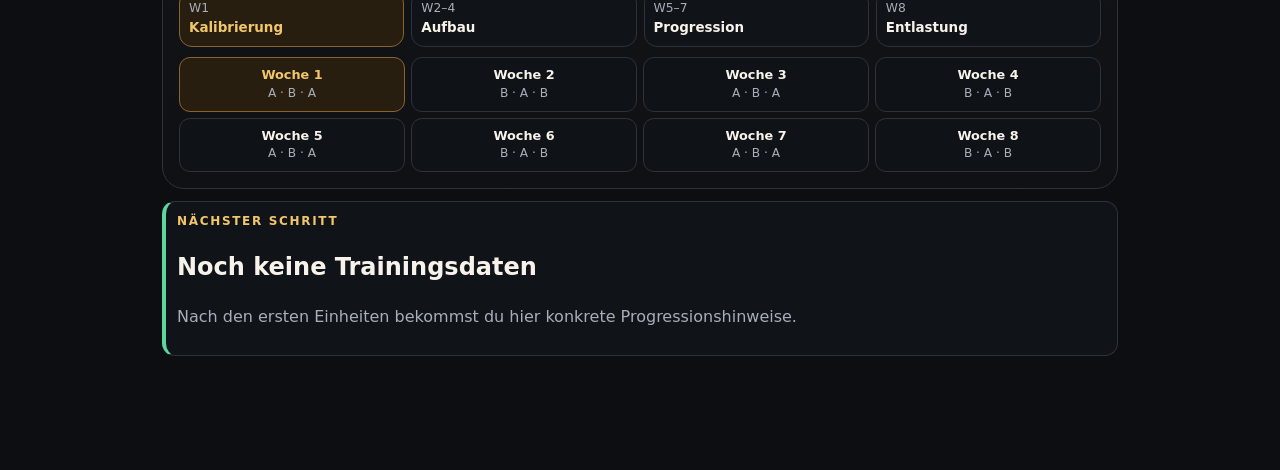
==== commit d7bcddf8: "Load date-aware schedule logic in Crossbar Coach 3.6" ====
--- a/index.html
+++ b/index.html
@@ -12,7 +12,7 @@
 <body>
 <div class="wrap">
 <header class="hero">
-  <div class="brand">CROSSBAR COACH · 3.5</div>
+  <div class="brand">CROSSBAR COACH · 3.6</div>
   <h1>Dein Gym.<br>Dein Plan.</h1>
   <p class="muted">8 Wochen Muskelaufbau mit deinem Crossbar Ultimate Set – Technik, Progression und Regeneration.</p>
   <div class="chips"><span class="chip">♂ 48 Jahre</span><span class="chip">83 kg</span><span class="chip" id="levelChip">Fortgeschritten · Crossbar neu</span><span class="chip" id="dayChip">3× Kraft/Woche</span><span class="chip">Ziel: Muskelaufbau</span></div>
@@ -63,6 +63,7 @@
 
 <div class="modal" id="finishModal"><div class="box"><div class="kicker">Einheit abschließen</div><h2 id="finishTitle">Workout</h2><label>Wie fühlst du dich? <b id="feelVal">3</b>/5</label><input id="feelInput" type="range" min="1" max="5" value="3" style="width:100%;accent-color:var(--a)"><label style="display:block;margin-top:12px">Trainingsdauer (Minuten)</label><input id="durationInput" class="field" type="number" min="1" max="240" value="60"><div class="actions" style="margin-top:14px"><button class="btn ok" onclick="confirmFinish()">✓ Speichern</button><button class="btn s" onclick="closeFinish()">Abbrechen</button></div></div></div>
 
-<script src="app.js?v=35"></script>
+<script src="app.js?v=36"></script>
+<script src="schedule-fix.js?v=36"></script>
 </body>
 </html>
